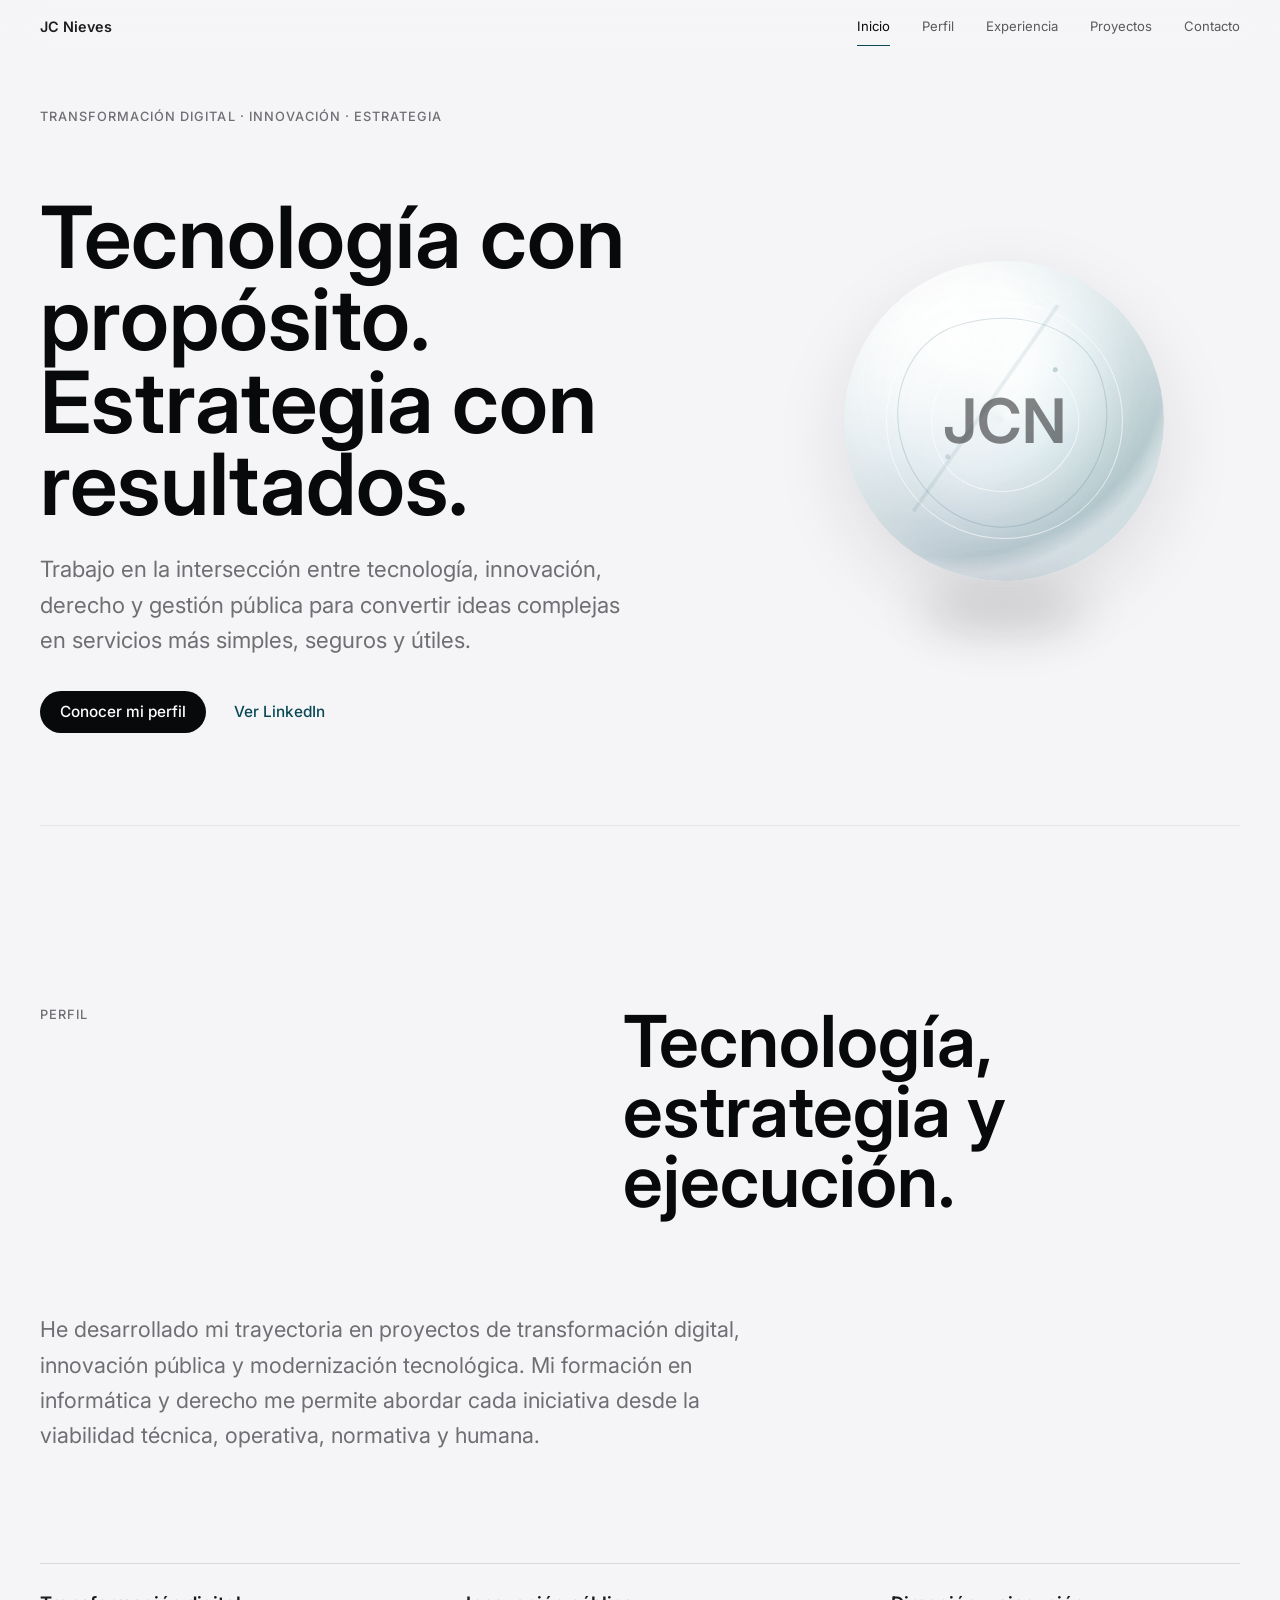
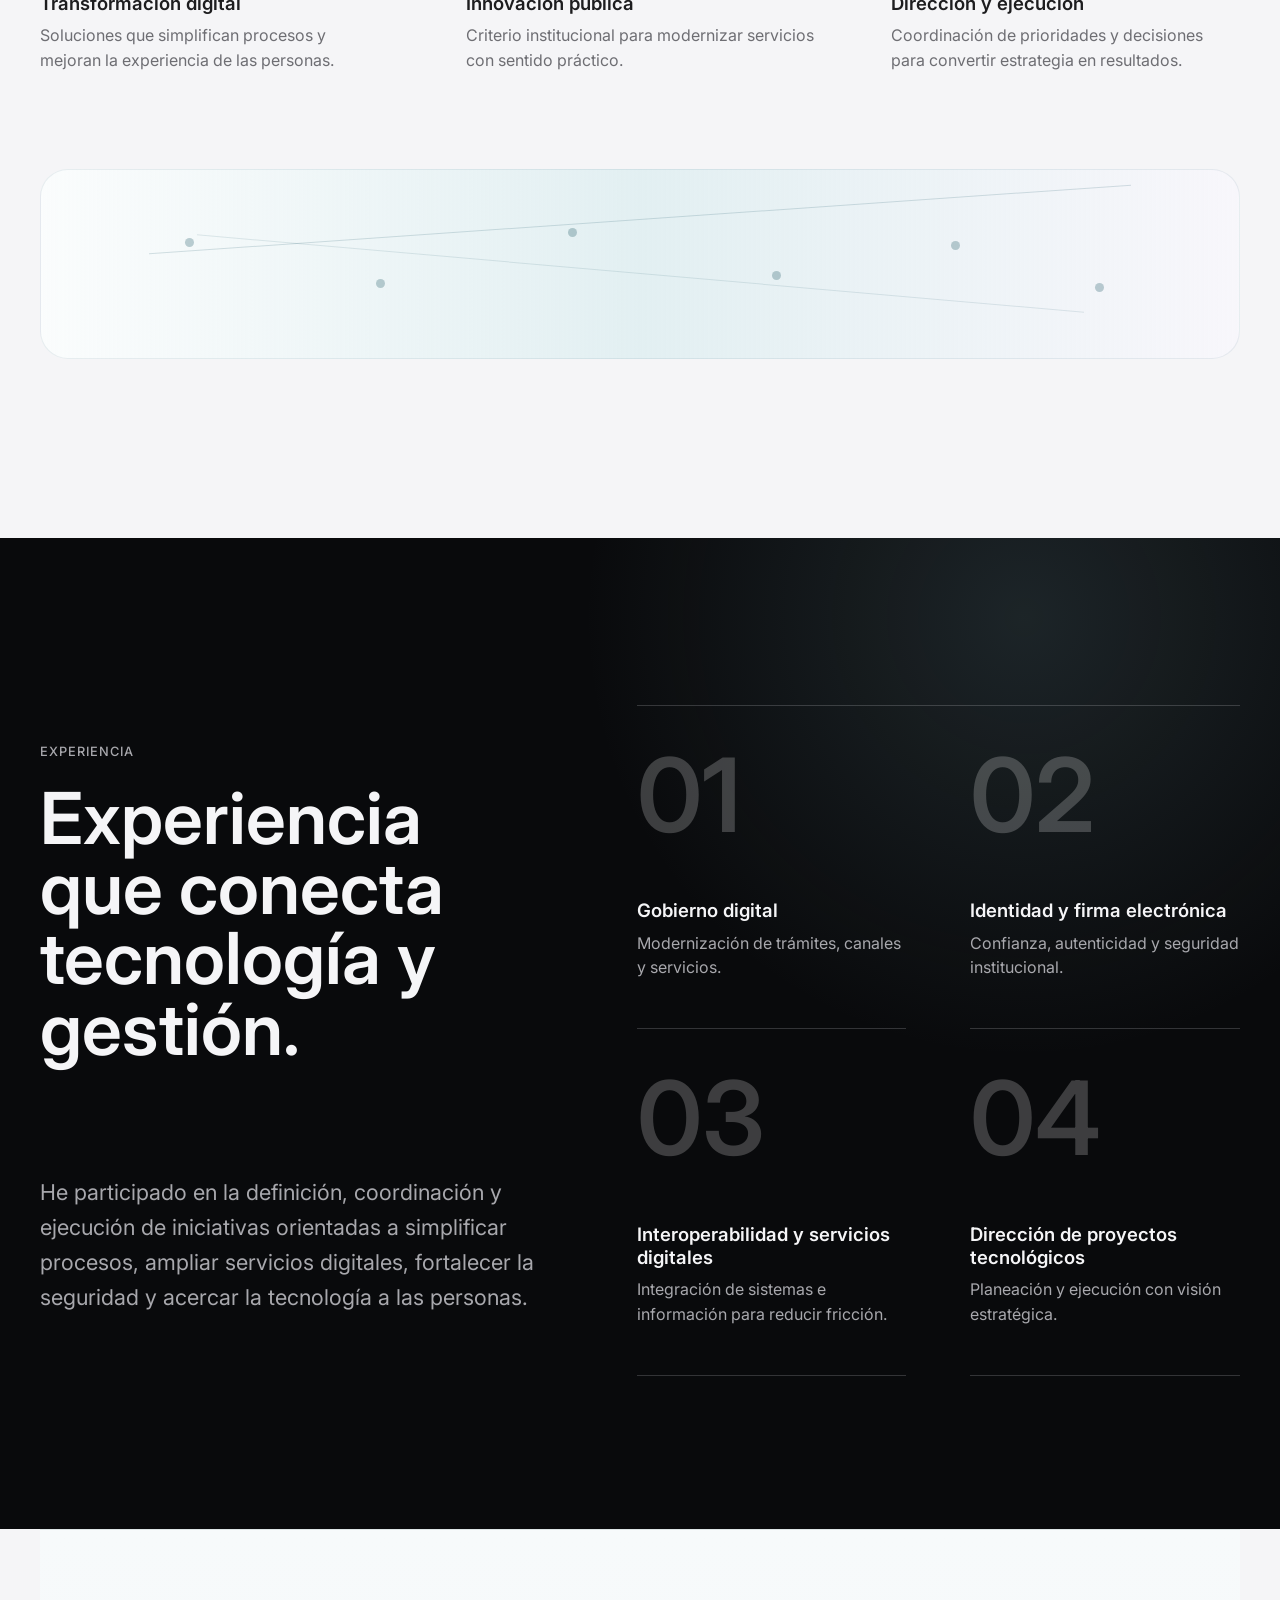
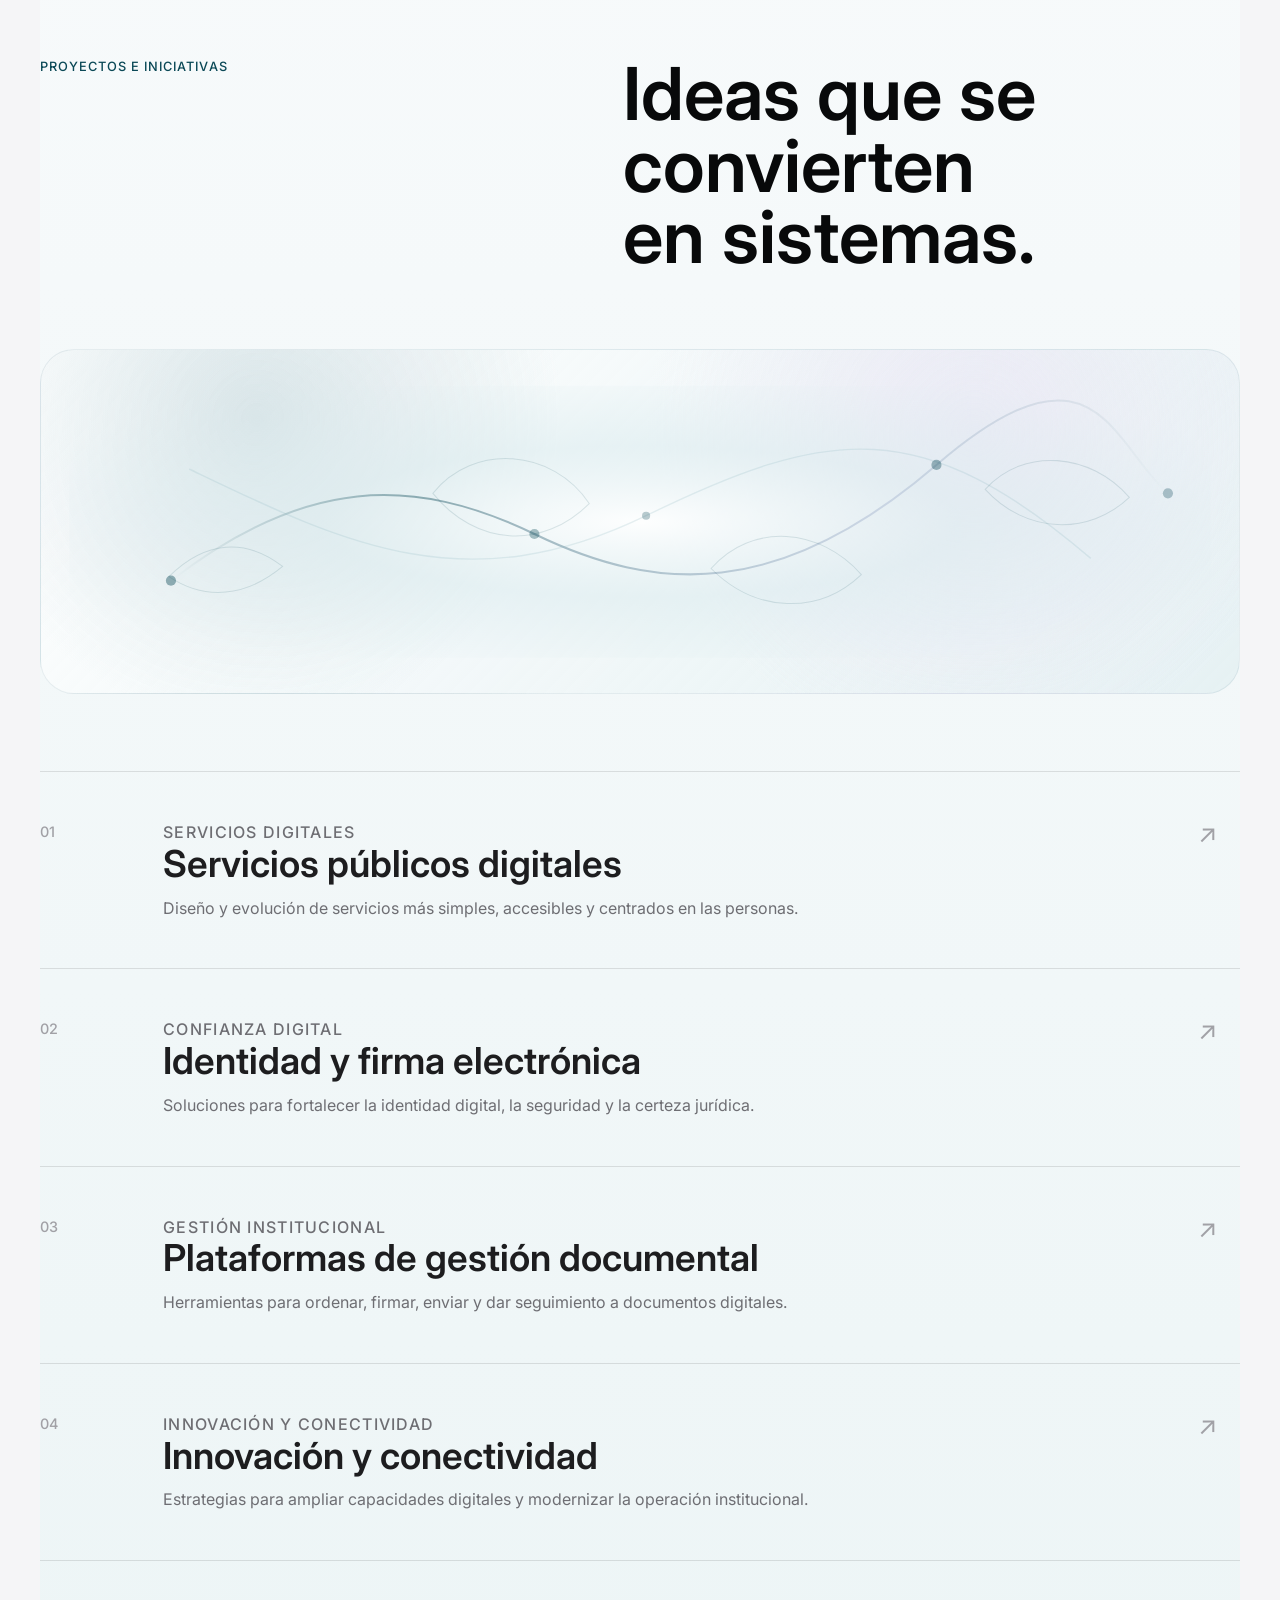
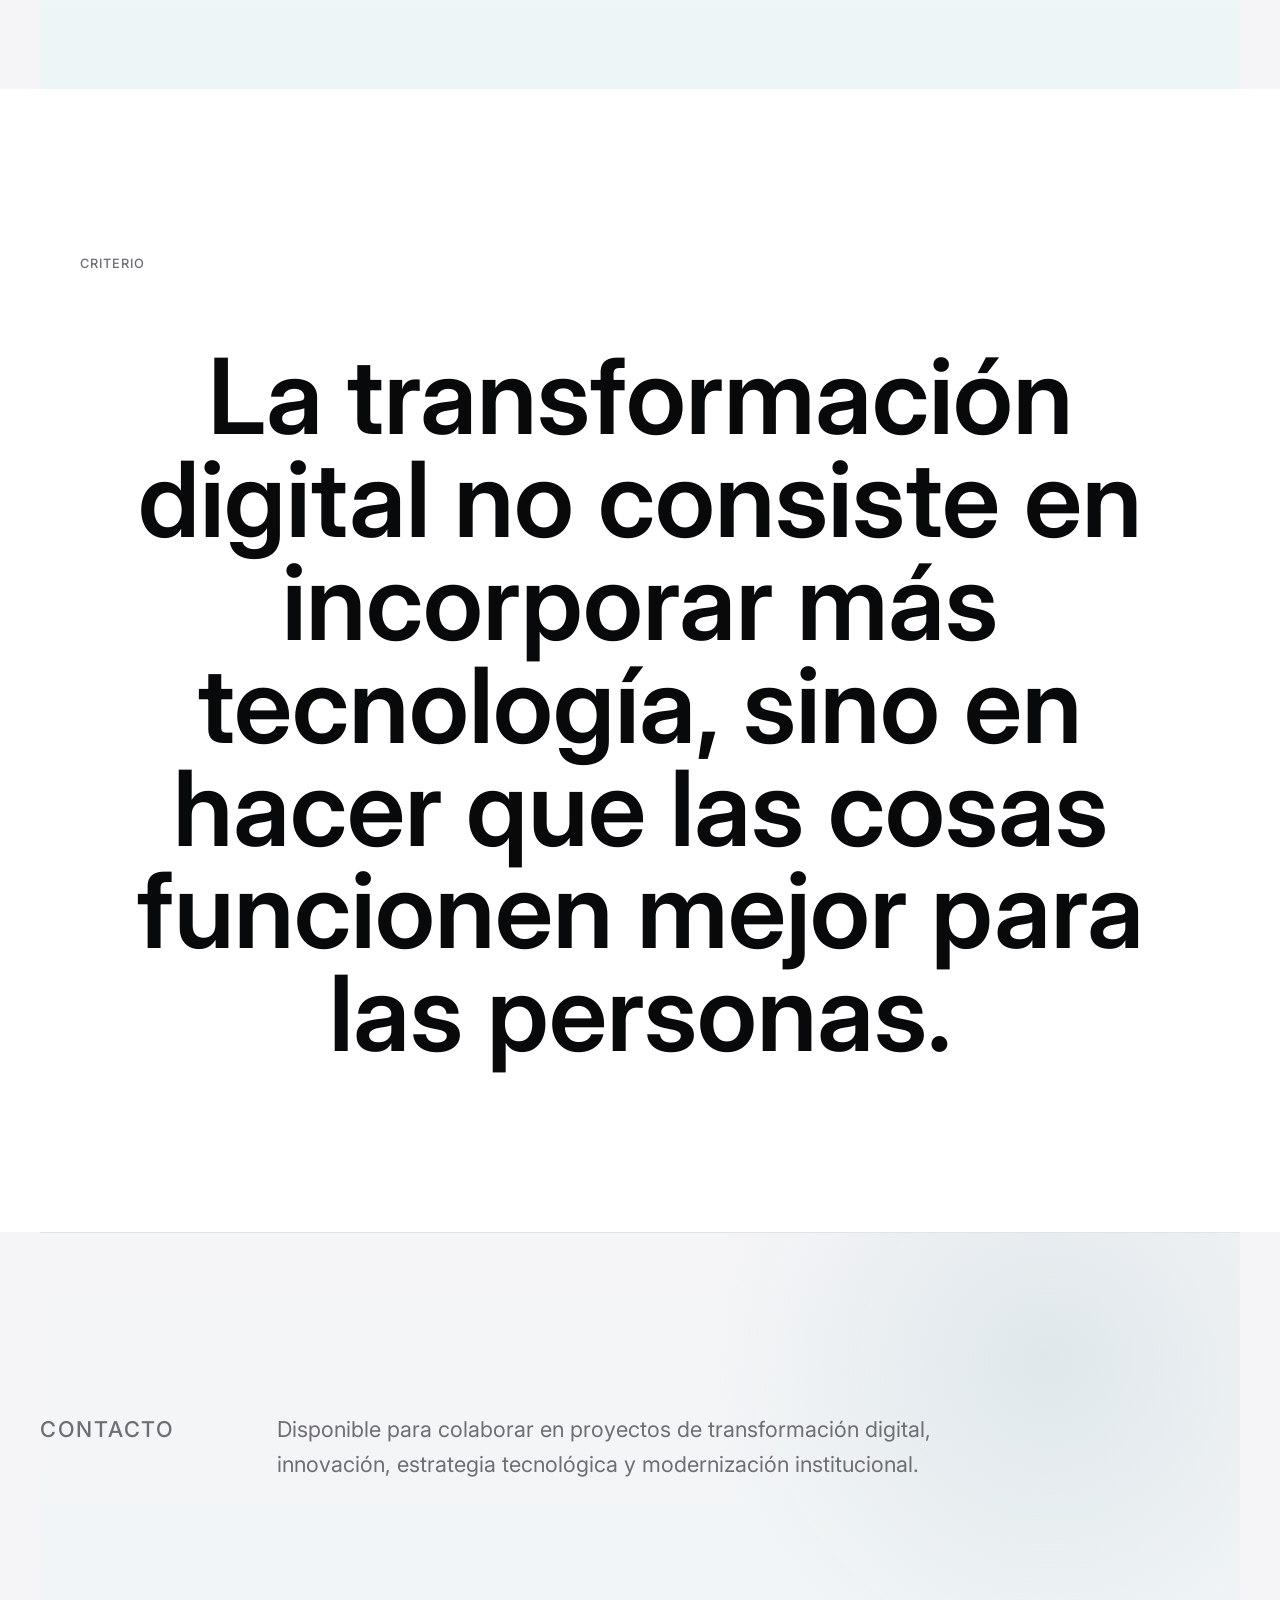
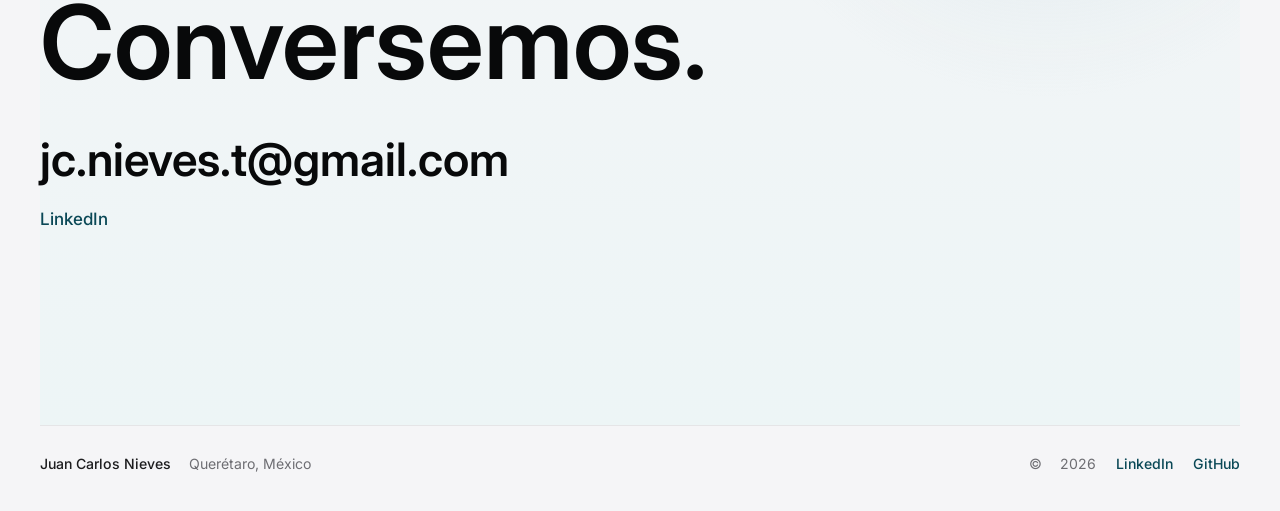
==== index.html @ c73ccbd3 "Refine projects section visual layout" ====
<!doctype html>
<html lang="es">
  <head>
    <meta charset="utf-8" />
    <meta name="viewport" content="width=device-width, initial-scale=1" />
    <title>Juan Carlos Nieves | Transformación Digital e Innovación</title>
    <meta
      name="description"
      content="Sitio personal de Juan Carlos Nieves Torres, especialista en transformación digital, innovación, tecnología y modernización del sector público."
    />
    <link rel="canonical" href="https://juancarlosnieves.mx" />
    <meta property="og:type" content="profile" />
    <meta property="og:locale" content="es_MX" />
    <meta property="og:title" content="Juan Carlos Nieves | Transformación Digital e Innovación" />
    <meta
      property="og:description"
      content="Especialista en transformación digital, innovación, tecnología y modernización del sector público."
    />
    <meta property="og:url" content="https://juancarlosnieves.mx" />
    <meta property="og:site_name" content="Juan Carlos Nieves" />
    <meta name="twitter:card" content="summary" />
    <meta name="theme-color" content="#f5f5f7" />
    <link rel="icon" href="favicon.svg" type="image/svg+xml" />
    <script>
      document.documentElement.classList.add("js");
    </script>
    <link rel="preconnect" href="https://fonts.googleapis.com" />
    <link rel="preconnect" href="https://fonts.gstatic.com" crossorigin />
    <link
      href="https://fonts.googleapis.com/css2?family=Inter:wght@400;500;600&display=swap"
      rel="stylesheet"
    />
    <link rel="stylesheet" href="styles.css" />
    <script type="application/ld+json">
      {
        "@context": "https://schema.org",
        "@type": "Person",
        "name": "Juan Carlos Nieves Torres",
        "url": "https://juancarlosnieves.mx",
        "sameAs": [
          "https://www.linkedin.com/in/juancarlosnievestorres",
          "https://github.com/jcnievest"
        ],
        "jobTitle": "Consultor y directivo en Transformación Digital e Innovación",
        "address": {
          "@type": "PostalAddress",
          "addressLocality": "Querétaro",
          "addressCountry": "MX"
        },
        "knowsAbout": [
          "Transformación digital",
          "Innovación pública",
          "Gobierno digital",
          "Firma electrónica",
          "Interoperabilidad",
          "Modernización de servicios"
        ]
      }
    </script>
  </head>
  <body>
    <a class="skip-link" href="#main">Saltar al contenido</a>

    <header class="site-header" data-header>
      <nav class="nav" aria-label="Navegación principal">
        <a class="brand" href="#inicio" aria-label="Ir al inicio">JC Nieves</a>
        <button class="nav-toggle" type="button" aria-expanded="false" aria-controls="nav-menu">
          <span class="nav-toggle-line"></span>
          <span class="nav-toggle-line"></span>
          <span class="sr-only">Abrir menú</span>
        </button>
        <div class="nav-menu" id="nav-menu" data-nav-menu>
          <a href="#inicio" class="nav-link">Inicio</a>
          <a href="#perfil" class="nav-link">Perfil</a>
          <a href="#experiencia" class="nav-link">Experiencia</a>
          <a href="#proyectos" class="nav-link">Proyectos</a>
          <a href="#contacto" class="nav-link">Contacto</a>
        </div>
      </nav>
    </header>

    <main id="main">
      <section class="hero section-panel" id="inicio" aria-labelledby="hero-title">
        <div class="hero-copy reveal">
          <p class="eyebrow">Transformación digital · Innovación · Estrategia</p>
          <h1 id="hero-title">
            <span>Tecnología con propósito.</span>
            <span>Estrategia con resultados.</span>
          </h1>
          <p class="hero-text">
            Trabajo en la intersección entre tecnología, innovación, derecho y gestión pública para convertir ideas
            complejas en servicios más simples, seguros y útiles.
          </p>
          <div class="hero-actions" aria-label="Acciones principales">
            <a class="button button-primary" href="#perfil">Conocer mi perfil</a>
            <a
              class="text-link"
              href="https://www.linkedin.com/in/juancarlosnievestorres"
              target="_blank"
              rel="noopener noreferrer"
            >
              Ver LinkedIn
            </a>
          </div>
        </div>

        <div class="hero-visual reveal" aria-hidden="true">
          <div class="orb">
            <span class="orb-ring"></span>
            <span class="orb-ring"></span>
            <span class="orb-signal"></span>
            <span class="orb-core">JCN</span>
          </div>
        </div>
      </section>

      <section class="section-panel profile" id="perfil" aria-labelledby="profile-title">
        <div class="section-heading reveal">
          <p class="section-kicker">Perfil</p>
          <h2 id="profile-title">Tecnología, estrategia y ejecución.</h2>
        </div>
        <div class="profile-body reveal">
          <p class="lead">
            He desarrollado mi trayectoria en proyectos de transformación digital, innovación pública y modernización
            tecnológica. Mi formación en informática y derecho me permite abordar cada iniciativa desde la viabilidad
            técnica, operativa, normativa y humana.
          </p>
          <div class="principles" aria-label="Conceptos principales">
            <article>
              <h3>Transformación digital</h3>
              <p>Soluciones que simplifican procesos y mejoran la experiencia de las personas.</p>
            </article>
            <article>
              <h3>Innovación pública</h3>
              <p>Criterio institucional para modernizar servicios con sentido práctico.</p>
            </article>
            <article>
              <h3>Dirección y ejecución</h3>
              <p>Coordinación de prioridades y decisiones para convertir estrategia en resultados.</p>
            </article>
          </div>
        </div>
        <div class="profile-visual reveal" aria-hidden="true">
          <span></span>
          <span></span>
          <span></span>
          <span></span>
          <span></span>
          <span></span>
        </div>
      </section>

      <section class="section-panel experience" id="experiencia" aria-labelledby="experience-title">
        <div class="section-heading reveal">
          <p class="section-kicker">Experiencia</p>
          <h2 id="experience-title">Experiencia que conecta tecnología y gestión.</h2>
        </div>
        <div class="experience-intro reveal">
          <p>
            He participado en la definición, coordinación y ejecución de iniciativas orientadas a simplificar procesos,
            ampliar servicios digitales, fortalecer la seguridad y acercar la tecnología a las personas.
          </p>
        </div>
        <ol class="experience-list reveal">
          <li>
            <span class="experience-number">01</span>
            <div>
              <h3>Gobierno digital</h3>
              <p>Modernización de trámites, canales y servicios.</p>
            </div>
          </li>
          <li>
            <span class="experience-number">02</span>
            <div>
              <h3>Identidad y firma electrónica</h3>
              <p>Confianza, autenticidad y seguridad institucional.</p>
            </div>
          </li>
          <li>
            <span class="experience-number">03</span>
            <div>
              <h3>Interoperabilidad y servicios digitales</h3>
              <p>Integración de sistemas e información para reducir fricción.</p>
            </div>
          </li>
          <li>
            <span class="experience-number">04</span>
            <div>
              <h3>Dirección de proyectos tecnológicos</h3>
              <p>Planeación y ejecución con visión estratégica.</p>
            </div>
          </li>
        </ol>
      </section>

      <section class="section-panel projects" id="proyectos" aria-labelledby="projects-title">
        <div class="section-heading reveal">
          <p class="section-kicker">Proyectos e iniciativas</p>
          <h2 id="projects-title">Ideas que se convierten en sistemas.</h2>
        </div>
        <div class="projects-visual reveal" aria-hidden="true">
          <svg viewBox="0 0 1180 320" role="presentation" focusable="false">
            <defs>
              <linearGradient id="projectLine" x1="0" x2="1" y1="0" y2="0">
                <stop offset="0" stop-color="#0a4856" stop-opacity="0" />
                <stop offset="0.25" stop-color="#0a4856" stop-opacity="0.42" />
                <stop offset="0.72" stop-color="#7f90b9" stop-opacity="0.28" />
                <stop offset="1" stop-color="#0a4856" stop-opacity="0" />
              </linearGradient>
              <radialGradient id="projectGlow" cx="50%" cy="50%" r="58%">
                <stop offset="0" stop-color="#ffffff" stop-opacity="0.88" />
                <stop offset="0.48" stop-color="#dcecef" stop-opacity="0.56" />
                <stop offset="1" stop-color="#dcecef" stop-opacity="0" />
              </radialGradient>
            </defs>
            <rect x="28" y="26" width="1124" height="268" rx="42" fill="url(#projectGlow)" />
            <path d="M128 218 C260 116 366 114 486 172 S726 238 882 104 S1054 82 1110 132" fill="none" stroke="url(#projectLine)" stroke-width="2" />
            <path d="M146 108 C292 178 416 242 596 154 S868 54 1034 196" fill="none" stroke="#8fb7bf" stroke-opacity=".22" stroke-width="1.4" />
            <g fill="none" stroke="#0a4856" stroke-opacity=".13">
              <path d="M126 214 C162 178 202 176 238 204 C202 234 162 238 126 214Z" />
              <path d="M386 132 C426 82 504 88 540 142 C494 188 428 184 386 132Z" />
              <path d="M660 206 C700 160 768 166 808 212 C766 252 704 250 660 206Z" />
              <path d="M930 128 C968 86 1034 92 1072 136 C1032 174 970 172 930 128Z" />
            </g>
            <g fill="#0a4856">
              <circle cx="128" cy="218" r="5" opacity=".42" />
              <circle cx="486" cy="172" r="5" opacity=".34" />
              <circle cx="882" cy="104" r="5" opacity=".38" />
              <circle cx="1110" cy="132" r="5" opacity=".3" />
              <circle cx="596" cy="154" r="4" opacity=".28" />
            </g>
          </svg>
        </div>
        <ol class="projects-grid reveal" data-projects>
          <li class="project-item">
            <span class="project-number">01</span>
            <div>
              <p class="project-tag">Servicios digitales</p>
              <h3>Servicios públicos digitales</h3>
              <p>Diseño y evolución de servicios más simples, accesibles y centrados en las personas.</p>
            </div>
            <span class="project-arrow" aria-hidden="true">↗</span>
          </li>
          <li class="project-item">
            <span class="project-number">02</span>
            <div>
              <p class="project-tag">Confianza digital</p>
              <h3>Identidad y firma electrónica</h3>
              <p>Soluciones para fortalecer la identidad digital, la seguridad y la certeza jurídica.</p>
            </div>
            <span class="project-arrow" aria-hidden="true">↗</span>
          </li>
          <li class="project-item">
            <span class="project-number">03</span>
            <div>
              <p class="project-tag">Gestión institucional</p>
              <h3>Plataformas de gestión documental</h3>
              <p>Herramientas para ordenar, firmar, enviar y dar seguimiento a documentos digitales.</p>
            </div>
            <span class="project-arrow" aria-hidden="true">↗</span>
          </li>
          <li class="project-item">
            <span class="project-number">04</span>
            <div>
              <p class="project-tag">Innovación y conectividad</p>
              <h3>Innovación y conectividad</h3>
              <p>Estrategias para ampliar capacidades digitales y modernizar la operación institucional.</p>
            </div>
            <span class="project-arrow" aria-hidden="true">↗</span>
          </li>
        </ol>
      </section>

      <section class="manifesto section-panel reveal" aria-labelledby="manifesto-title">
        <p class="section-kicker">Criterio</p>
        <h2 id="manifesto-title">
          La transformación digital no consiste en incorporar más tecnología, sino en hacer que las cosas funcionen
          mejor para las personas.
        </h2>
      </section>

      <section class="section-panel contact" id="contacto" aria-labelledby="contact-title">
        <div class="contact-intro reveal">
          <p class="section-kicker">Contacto</p>
          <p>
            Disponible para colaborar en proyectos de transformación digital, innovación, estrategia tecnológica y
            modernización institucional.
          </p>
        </div>
        <div class="contact-main reveal">
          <h2 id="contact-title">Conversemos.</h2>
          <div class="contact-links">
            <a class="contact-email" href="mailto:jc.nieves.t@gmail.com">jc.nieves.t@gmail.com</a>
            <a href="https://www.linkedin.com/in/juancarlosnievestorres" target="_blank" rel="noopener noreferrer">
              LinkedIn
            </a>
          </div>
        </div>
      </section>
    </main>

    <footer class="site-footer">
      <div>
        <strong>Juan Carlos Nieves</strong>
        <span>Querétaro, México</span>
      </div>
      <div class="footer-links">
        <span>© <span data-year></span></span>
        <a href="https://www.linkedin.com/in/juancarlosnievestorres" target="_blank" rel="noopener noreferrer">
          LinkedIn
        </a>
        <a href="https://github.com/jcnievest" target="_blank" rel="noopener noreferrer">GitHub</a>
      </div>
    </footer>

    <script src="script.js" defer></script>
  </body>
</html>
---- styles.css ----
:root {
  --bg: #f5f5f7;
  --surface: #ffffff;
  --surface-soft: #fbfbfd;
  --ink: #08090a;
  --text: #1d1d1f;
  --muted: #6e6e73;
  --soft: #a1a1a6;
  --line: rgba(29, 29, 31, 0.12);
  --line-soft: rgba(29, 29, 31, 0.075);
  --accent: #0a4856;
  --accent-soft: #dcecef;
  --accent-light: #edf5f6;
  --mineral: #b8cdd3;
  --lavender: #e8e5f3;
  --dark: #090a0c;
  --dark-text: #f5f5f7;
  --dark-muted: #a8a8ad;
  --max: 1280px;
  --reading: 720px;
  --header-height: 54px;
  --ease: cubic-bezier(0.22, 1, 0.36, 1);
}

* {
  box-sizing: border-box;
}

html {
  scroll-behavior: smooth;
  scroll-padding-top: calc(var(--header-height) + 28px);
}

body {
  margin: 0;
  overflow-x: hidden;
  background: var(--bg);
  color: var(--text);
  font-family: -apple-system, BlinkMacSystemFont, "SF Pro Display", "SF Pro Text", Inter, Helvetica, Arial, sans-serif;
  font-size: 17px;
  line-height: 1.62;
  text-rendering: optimizeLegibility;
  -webkit-font-smoothing: antialiased;
}

body.menu-open {
  overflow: hidden;
}

a {
  color: inherit;
  text-decoration: none;
}

a:hover {
  color: var(--accent);
}

:focus-visible {
  outline: 2px solid color-mix(in srgb, var(--accent), white 18%);
  outline-offset: 5px;
}

::selection {
  background: var(--accent);
  color: #fff;
}

.sr-only,
.skip-link {
  position: absolute;
  width: 1px;
  height: 1px;
  padding: 0;
  margin: -1px;
  overflow: hidden;
  clip: rect(0, 0, 0, 0);
  white-space: nowrap;
  border: 0;
}

.skip-link:focus {
  position: fixed;
  z-index: 1000;
  top: 14px;
  left: 14px;
  width: auto;
  height: auto;
  padding: 9px 12px;
  margin: 0;
  clip: auto;
  background: rgba(255, 255, 255, 0.92);
  border: 1px solid var(--line);
  border-radius: 10px;
  backdrop-filter: blur(18px);
}

.site-header {
  position: fixed;
  z-index: 100;
  top: 0;
  left: 0;
  right: 0;
  min-height: var(--header-height);
  border-bottom: 1px solid transparent;
  background: rgba(245, 245, 247, 0.72);
  backdrop-filter: saturate(180%) blur(18px);
  transition: background 240ms var(--ease), border-color 240ms var(--ease), min-height 240ms var(--ease);
}

.site-header.is-scrolled {
  min-height: 50px;
  border-color: var(--line-soft);
  background: rgba(245, 245, 247, 0.86);
}

.nav,
.section-panel,
.site-footer {
  width: min(calc(100% - 80px), var(--max));
  margin: 0 auto;
}

.nav {
  min-height: inherit;
  display: flex;
  align-items: center;
  justify-content: space-between;
  gap: 30px;
}

.brand {
  font-size: 0.9rem;
  font-weight: 600;
  letter-spacing: 0;
}

.nav-menu {
  display: flex;
  align-items: center;
  gap: clamp(18px, 2.5vw, 34px);
}

.nav-link {
  position: relative;
  color: rgba(29, 29, 31, 0.72);
  font-size: 0.82rem;
  font-weight: 400;
  transition: color 200ms var(--ease);
}

.nav-link::after {
  content: "";
  position: absolute;
  left: 0;
  right: 0;
  bottom: -8px;
  height: 1px;
  background: var(--accent);
  opacity: 0;
  transform: scaleX(0.7);
  transition: opacity 220ms var(--ease), transform 220ms var(--ease);
}

.nav-link:hover,
.nav-link.is-active {
  color: var(--ink);
}

.nav-link.is-active::after {
  opacity: 1;
  transform: scaleX(1);
}

.nav-toggle {
  display: none;
  width: 38px;
  height: 38px;
  border: 0;
  border-radius: 12px;
  background: transparent;
  color: var(--text);
  cursor: pointer;
}

.nav-toggle-line {
  display: block;
  width: 18px;
  height: 1px;
  margin: 5px auto;
  background: currentColor;
  transition: transform 180ms var(--ease);
}

.nav-toggle[aria-expanded="true"] .nav-toggle-line:first-child {
  transform: translateY(3px) rotate(45deg);
}

.nav-toggle[aria-expanded="true"] .nav-toggle-line:nth-child(2) {
  transform: translateY(-3px) rotate(-45deg);
}

h1,
h2,
h3,
p {
  margin-top: 0;
}

h1,
h2,
h3 {
  letter-spacing: 0;
}

h1 {
  max-width: 15ch;
  margin-bottom: 26px;
  color: var(--ink);
  font-size: clamp(3.4rem, 6.7vw, 7rem);
  font-weight: 600;
  line-height: 0.96;
  overflow-wrap: normal;
}

h1 span {
  display: block;
  max-width: 100%;
}

h2 {
  margin-bottom: 0;
  color: var(--ink);
  font-size: clamp(2.8rem, 5.6vw, 6rem);
  font-weight: 600;
  line-height: 0.98;
}

h3 {
  margin-bottom: 8px;
  font-size: clamp(1.1rem, 1.45vw, 1.38rem);
  font-weight: 600;
  line-height: 1.24;
}

.eyebrow,
.section-kicker,
.project-tag {
  margin: 0;
  color: var(--muted);
  font-size: 0.8rem;
  font-weight: 500;
  letter-spacing: 0.08em;
  line-height: 1.4;
  text-transform: uppercase;
}

.hero {
  position: relative;
  min-height: 88svh;
  display: grid;
  grid-template-columns: minmax(0, 0.58fr) minmax(280px, 0.42fr);
  align-items: center;
  gap: clamp(36px, 6vw, 92px);
  padding: calc(var(--header-height) + 54px) 0 clamp(64px, 8vw, 92px);
}

.hero-copy {
  position: relative;
  z-index: 2;
  max-width: 1080px;
}

.hero .eyebrow {
  margin-bottom: clamp(34px, 7vw, 70px);
}

.hero-text {
  max-width: 600px;
  color: var(--muted);
  font-size: clamp(1.16rem, 1.75vw, 1.42rem);
  line-height: 1.58;
}

.hero-actions {
  display: flex;
  flex-wrap: wrap;
  align-items: center;
  gap: 14px 28px;
  margin-top: 34px;
}

.button,
.text-link {
  display: inline-flex;
  min-height: 42px;
  align-items: center;
  justify-content: center;
  font-size: 0.96rem;
  font-weight: 500;
  transition: transform 240ms var(--ease), color 240ms var(--ease), background 240ms var(--ease);
}

.button-primary {
  min-width: 150px;
  padding: 0 20px;
  border-radius: 999px;
  background: var(--ink);
  color: #fff;
}

.button-primary:hover {
  background: var(--accent);
  color: #fff;
  transform: translateY(-1px);
}

.text-link {
  color: var(--accent);
}

.text-link:hover {
  transform: translateY(-1px);
}

.hero-visual {
  position: relative;
  z-index: 1;
  justify-self: center;
  display: grid;
  place-items: center;
  width: min(100%, 390px);
  min-width: 0;
}

.orb {
  position: relative;
  width: clamp(210px, 25vw, 340px);
  aspect-ratio: 1;
  display: grid;
  place-items: center;
  border-radius: 50%;
  background:
    radial-gradient(circle at 34% 24%, rgba(255, 255, 255, 0.98), rgba(255, 255, 255, 0.7) 22%, rgba(220, 236, 239, 0.58) 42%, rgba(10, 72, 86, 0.18) 68%, rgba(255, 255, 255, 0) 74%),
    conic-gradient(from 210deg, rgba(232, 229, 243, 0.48), rgba(184, 205, 211, 0.5), rgba(255, 255, 255, 0.55), rgba(220, 236, 239, 0.38), rgba(232, 229, 243, 0.48)),
    linear-gradient(145deg, rgba(255, 255, 255, 0.94), rgba(232, 236, 237, 0.52));
  box-shadow:
    inset -28px -36px 72px rgba(10, 72, 86, 0.13),
    inset 24px 26px 58px rgba(255, 255, 255, 0.76),
    0 26px 76px rgba(29, 29, 31, 0.11);
}

.orb::before {
  content: "";
  position: absolute;
  inset: 13%;
  border: 1px solid rgba(255, 255, 255, 0.64);
  border-radius: inherit;
}

.orb::after {
  content: "";
  position: absolute;
  width: 52%;
  height: 16%;
  bottom: -17%;
  border-radius: 50%;
  background: rgba(29, 29, 31, 0.13);
  filter: blur(22px);
}

.orb-ring {
  position: absolute;
  inset: 17%;
  border: 1px solid rgba(10, 72, 86, 0.16);
  border-radius: 42% 58% 54% 46% / 48% 45% 55% 52%;
  transform: rotate(-18deg);
}

.orb-ring:nth-child(2) {
  inset: 27%;
  border-color: rgba(255, 255, 255, 0.62);
  transform: rotate(24deg);
}

.orb-signal {
  position: absolute;
  inset: 10%;
  border-radius: inherit;
  background:
    radial-gradient(circle at 70% 30%, rgba(10, 72, 86, 0.32) 0 2px, transparent 3px),
    radial-gradient(circle at 28% 64%, rgba(10, 72, 86, 0.22) 0 2px, transparent 3px),
    linear-gradient(125deg, transparent 0 43%, rgba(10, 72, 86, 0.12) 43.4% 44%, transparent 44.5% 100%);
  opacity: 0.7;
}

.orb-core {
  position: relative;
  color: rgba(29, 29, 31, 0.54);
  font-size: clamp(2.5rem, 4.8vw, 4.5rem);
  font-weight: 600;
  letter-spacing: 0;
}

.profile,
.projects,
.contact {
  min-height: 86svh;
  padding: clamp(118px, 14vw, 190px) 0;
  border-top: 1px solid var(--line-soft);
}

.section-heading {
  display: grid;
  grid-template-columns: minmax(280px, 0.78fr) minmax(0, 1fr);
  gap: clamp(42px, 8vw, 118px);
  align-items: start;
  margin-bottom: clamp(54px, 8vw, 96px);
}

.section-kicker {
  margin-bottom: 22px;
}

.profile-body {
  max-width: none;
}

.lead,
.experience-intro p,
.contact-intro p {
  max-width: var(--reading);
  color: var(--muted);
  font-size: clamp(1.15rem, 1.7vw, 1.38rem);
  line-height: 1.62;
}

.principles {
  display: grid;
  grid-template-columns: repeat(3, minmax(0, 1fr));
  gap: clamp(28px, 6vw, 78px);
  margin-top: clamp(68px, 9vw, 110px);
  padding-top: 28px;
  border-top: 1px solid var(--line);
}

.principles p,
.experience-list p,
.project-item p {
  margin-bottom: 0;
  color: var(--muted);
  font-size: 1rem;
  line-height: 1.55;
}

.profile {
  display: grid;
  grid-template-columns: minmax(0, 1fr);
}

.profile-visual {
  position: relative;
  min-height: 190px;
  margin-top: clamp(56px, 8vw, 96px);
  border-radius: 28px;
  overflow: hidden;
  background:
    linear-gradient(90deg, rgba(237, 245, 246, 0.25), rgba(220, 236, 239, 0.82), rgba(232, 229, 243, 0.32)),
    var(--surface);
  border: 1px solid rgba(10, 72, 86, 0.08);
}

.profile-visual::before,
.profile-visual::after {
  content: "";
  position: absolute;
  inset: 26% 9%;
  border-top: 1px solid rgba(10, 72, 86, 0.16);
  transform: skewY(-4deg);
}

.profile-visual::after {
  inset: 55% 13%;
  transform: skewY(5deg);
  opacity: 0.7;
}

.profile-visual span {
  position: absolute;
  width: 9px;
  height: 9px;
  border-radius: 50%;
  background: var(--accent);
  opacity: 0.26;
}

.profile-visual span:nth-child(1) {
  left: 12%;
  top: 36%;
}

.profile-visual span:nth-child(2) {
  left: 28%;
  top: 58%;
}

.profile-visual span:nth-child(3) {
  left: 44%;
  top: 31%;
}

.profile-visual span:nth-child(4) {
  left: 61%;
  top: 54%;
}

.profile-visual span:nth-child(5) {
  left: 76%;
  top: 38%;
}

.profile-visual span:nth-child(6) {
  left: 88%;
  top: 60%;
}

.experience {
  width: 100%;
  max-width: none;
  min-height: 96svh;
  padding: clamp(118px, 13vw, 180px) max(40px, calc((100vw - var(--max)) / 2)) clamp(112px, 12vw, 166px);
  display: grid;
  grid-template-columns: minmax(300px, 0.82fr) minmax(0, 1fr);
  column-gap: clamp(52px, 8vw, 122px);
  align-items: center;
  border-top: 0;
  background:
    radial-gradient(circle at 80% 8%, rgba(98, 130, 138, 0.22), transparent 32%),
    var(--dark);
  color: var(--dark-text);
}

.experience .section-heading {
  display: block;
  margin-bottom: 34px;
}

.experience h2,
.experience h3 {
  color: var(--dark-text);
}

.experience .section-kicker,
.experience-intro p,
.experience-list p {
  color: var(--dark-muted);
}

.experience-intro {
  grid-column: 1;
}

.experience-list {
  grid-column: 2;
  grid-row: 1 / span 2;
  display: grid;
  grid-template-columns: repeat(2, minmax(0, 1fr));
  gap: 0 clamp(34px, 5vw, 72px);
  list-style: none;
  padding: 0;
  margin: 0;
  border-top: 1px solid rgba(245, 245, 247, 0.18);
}

.experience-list li {
  min-height: clamp(210px, 20vw, 280px);
  padding: clamp(30px, 4vw, 48px) 0;
  border-bottom: 1px solid rgba(245, 245, 247, 0.18);
}

.experience-number {
  display: block;
  margin-bottom: clamp(28px, 5vw, 62px);
  color: rgba(245, 245, 247, 0.22);
  font-size: clamp(3.6rem, 8vw, 8rem);
  font-weight: 600;
  line-height: 0.82;
}

.project-number {
  color: var(--soft);
  font-size: 0.9rem;
  font-weight: 500;
}

.projects {
  min-height: auto;
  padding-block: clamp(80px, 10vw, 140px);
  background: linear-gradient(180deg, #f7fafb 0%, var(--accent-light) 100%);
}

.projects .section-heading {
  margin-bottom: clamp(42px, 6vw, 76px);
}

.projects .section-kicker {
  color: var(--accent);
}

.projects h2 {
  max-width: 8.8ch;
  font-size: clamp(3.2rem, 5.7vw, 6.3rem);
  line-height: 0.98;
}

.projects-visual {
  height: clamp(260px, 27vw, 380px);
  margin: 0 0 clamp(48px, 6vw, 84px);
  border: 1px solid rgba(10, 72, 86, 0.08);
  border-radius: 34px;
  overflow: hidden;
  background:
    radial-gradient(circle at 18% 20%, rgba(184, 205, 211, 0.5), transparent 30%),
    radial-gradient(circle at 78% 24%, rgba(232, 229, 243, 0.72), transparent 34%),
    linear-gradient(135deg, rgba(255, 255, 255, 0.88), rgba(220, 236, 239, 0.56));
}

.projects-visual svg {
  display: block;
  width: 100%;
  height: 100%;
}

.projects-grid {
  list-style: none;
  padding: 0;
  margin: 0;
  border-top: 1px solid var(--line);
}

.project-item {
  display: grid;
  grid-template-columns: 72px minmax(0, 1fr) 42px;
  gap: clamp(18px, 4vw, 54px);
  align-items: start;
  padding: clamp(28px, 3.8vw, 48px) 0;
  border-bottom: 1px solid var(--line);
  transition: border-color 220ms var(--ease);
}

.project-item:hover {
  border-color: rgba(10, 72, 86, 0.24);
}

.project-tag {
  margin-bottom: 10px;
  color: var(--soft);
}

.project-item h3 {
  margin-bottom: 12px;
  font-size: clamp(1.45rem, 2.9vw, 3rem);
  font-weight: 600;
  line-height: 1.04;
  transition: color 220ms var(--ease);
}

.project-arrow {
  color: var(--soft);
  font-size: clamp(1.35rem, 2vw, 2rem);
  line-height: 1;
  transition: transform 260ms var(--ease), color 260ms var(--ease);
}

.project-item:hover h3 {
  color: var(--accent);
}

.project-item:hover .project-arrow {
  color: var(--accent);
  transform: translate(6px, -3px);
}

.manifesto {
  width: 100%;
  max-width: none;
  min-height: 94svh;
  display: flex;
  flex-direction: column;
  justify-content: center;
  padding: clamp(118px, 13vw, 190px) max(40px, calc((100vw - var(--max)) / 2));
  border-top: 0;
  background: var(--surface);
}

.manifesto .section-kicker {
  width: min(calc(100% - 80px), var(--max));
  margin: 0 auto clamp(34px, 6vw, 72px);
}

.manifesto h2 {
  width: min(calc(100% - 80px), 1160px);
  max-width: 1160px;
  margin: 0 auto;
  color: var(--ink);
  font-size: clamp(3.6rem, 8.2vw, 8.6rem);
  font-weight: 600;
  line-height: 0.98;
  text-align: center;
}

.contact {
  display: grid;
  grid-template-columns: 1fr;
  gap: clamp(48px, 7vw, 88px);
  align-items: start;
  min-height: 84svh;
  padding-bottom: clamp(130px, 15vw, 210px);
  background:
    radial-gradient(circle at 84% 16%, rgba(184, 205, 211, 0.34), transparent 28%),
    linear-gradient(180deg, var(--bg), var(--accent-light));
}

.contact-intro {
  display: grid;
  grid-template-columns: minmax(160px, 0.32fr) minmax(0, var(--reading));
  gap: clamp(28px, 6vw, 92px);
  align-items: start;
}

.contact-intro .section-kicker {
  margin-bottom: 0;
}

.contact-main {
  min-width: 0;
}

.contact-main h2 {
  max-width: 100%;
  font-size: clamp(4rem, 8vw, 8.5rem);
  line-height: 0.98;
}

.contact-links {
  display: flex;
  flex-wrap: wrap;
  align-items: flex-start;
  gap: 20px 30px;
  margin-top: clamp(24px, 4vw, 42px);
  min-width: 0;
}

.contact-links a,
.footer-links a {
  color: var(--accent);
  font-weight: 500;
}

.contact-email {
  flex-basis: 100%;
  color: var(--ink) !important;
  max-width: 100%;
  font-size: clamp(1.7rem, 3.6vw, 4.2rem);
  font-weight: 600 !important;
  letter-spacing: 0;
  line-height: 1.12;
  overflow-wrap: anywhere;
  word-break: normal;
  transition: color 240ms var(--ease), transform 240ms var(--ease);
}

.contact-email:hover {
  color: var(--accent) !important;
  transform: translateY(-2px);
}

.site-footer {
  min-height: 86px;
  display: flex;
  align-items: center;
  justify-content: space-between;
  gap: 24px;
  padding: 24px 0 34px;
  border-top: 1px solid var(--line-soft);
  color: var(--muted);
  font-size: 0.88rem;
  line-height: 1.5;
}

.site-footer strong {
  display: inline;
  color: var(--text);
  font-weight: 500;
}

.site-footer span {
  margin-left: 14px;
}

.footer-links {
  display: flex;
  flex-wrap: wrap;
  justify-content: flex-end;
  gap: 14px 20px;
}

.js .reveal {
  opacity: 0;
  transform: translateY(18px) scale(0.995);
  transition: opacity 760ms var(--ease), transform 760ms var(--ease);
}

.js .reveal.is-visible {
  opacity: 1;
  transform: translateY(0) scale(1);
}

@media (max-width: 1080px) {
  .hero {
    grid-template-columns: 1fr;
    min-height: auto;
    padding-top: calc(var(--header-height) + 78px);
  }

  .hero-visual {
    width: 100%;
    padding-top: 20px;
  }

  .section-heading,
  .experience {
    grid-template-columns: 1fr;
  }

  .experience {
    align-items: start;
  }

  .experience-list {
    grid-column: 1;
    grid-row: auto;
    margin-top: 42px;
  }

  h1 {
    font-size: clamp(3.4rem, 7.6vw, 6rem);
    max-width: 15ch;
  }

  .orb {
    width: min(42vw, 300px);
  }

  .contact-main h2 {
    font-size: clamp(4rem, 10vw, 7rem);
  }
}

@media (max-width: 760px) {
  :root {
    --header-height: 52px;
  }

  body {
    font-size: 16px;
  }

  .nav,
  .section-panel,
  .site-footer,
  .manifesto .section-kicker,
  .manifesto h2 {
    width: min(calc(100% - 32px), var(--max));
  }

  .nav-toggle {
    display: block;
  }

  .nav-menu {
    position: fixed;
    top: var(--header-height);
    left: 16px;
    right: 16px;
    display: grid;
    gap: 2px;
    padding: 8px;
    border: 1px solid var(--line-soft);
    border-radius: 18px;
    background: rgba(245, 245, 247, 0.94);
    backdrop-filter: saturate(180%) blur(18px);
    opacity: 0;
    pointer-events: none;
    transform: translateY(-8px);
    transition: opacity 180ms var(--ease), transform 180ms var(--ease);
  }

  .nav-menu.is-open {
    opacity: 1;
    pointer-events: auto;
    transform: translateY(0);
  }

  .nav-link {
    min-height: 42px;
    display: flex;
    align-items: center;
    padding: 0 10px;
    border-radius: 12px;
    font-size: 0.96rem;
  }

  .nav-link::after {
    display: none;
  }

  .nav-link.is-active {
    background: rgba(255, 255, 255, 0.7);
  }

  h1 {
    max-width: 100%;
    font-size: clamp(2.75rem, 12.4vw, 3.65rem);
    line-height: 1;
  }

  h2 {
    font-size: clamp(2.45rem, 10.8vw, 4rem);
  }

  .hero {
    padding: calc(var(--header-height) + 58px) 0 76px;
  }

  .hero .eyebrow {
    margin-bottom: 38px;
  }

  .hero-actions {
    margin-top: 30px;
  }

  .orb {
    width: min(72vw, 260px);
  }

  .profile,
  .projects,
  .contact {
    min-height: auto;
    padding: clamp(86px, 19vw, 116px) 0;
  }

  .profile-visual {
    min-height: 150px;
    border-radius: 22px;
  }

  .projects-visual {
    height: clamp(200px, 48vw, 280px);
    border-radius: 24px;
    margin-bottom: 44px;
  }

  .experience,
  .manifesto {
    min-height: auto;
    padding: clamp(92px, 20vw, 126px) 16px;
  }

  .principles,
  .experience-list {
    grid-template-columns: 1fr;
  }

  .principles {
    gap: 28px;
    margin-top: 56px;
  }

  .experience-list li {
    min-height: 0;
  }

  .experience-number {
    margin-bottom: 26px;
    font-size: clamp(3.4rem, 18vw, 5.6rem);
  }

  .project-item {
    grid-template-columns: 42px minmax(0, 1fr) 24px;
    gap: 16px;
    align-items: start;
  }

  .project-item:hover {
    transform: none;
  }

  .manifesto h2 {
    font-size: clamp(2.8rem, 12vw, 4.8rem);
    text-align: left;
  }

  .contact-intro {
    grid-template-columns: 1fr;
    gap: 22px;
  }

  .contact-main h2 {
    font-size: clamp(3.25rem, 15vw, 5.1rem);
  }

  .contact-email {
    font-size: clamp(1.55rem, 8.2vw, 2.45rem);
  }

  .contact {
    padding-bottom: 112px;
  }

  .site-footer {
    align-items: flex-start;
    flex-direction: column;
  }

  .site-footer span {
    display: block;
    margin-left: 0;
  }

  .footer-links {
    justify-content: flex-start;
  }
}

@media (max-width: 430px) {
  .hero-actions,
  .contact-links,
  .footer-links {
    flex-direction: column;
    align-items: flex-start;
  }

  .button-primary {
    min-width: 0;
  }

  h1 {
    font-size: clamp(2.65rem, 12vw, 3.35rem);
  }

  .contact-email {
    font-size: clamp(1.45rem, 7.6vw, 2rem);
  }
}

@media (prefers-reduced-motion: reduce) {
  *,
  *::before,
  *::after {
    scroll-behavior: auto !important;
    transition-duration: 0.01ms !important;
    animation-duration: 0.01ms !important;
    animation-iteration-count: 1 !important;
  }

  .js .reveal {
    opacity: 1;
    transform: none;
  }
}
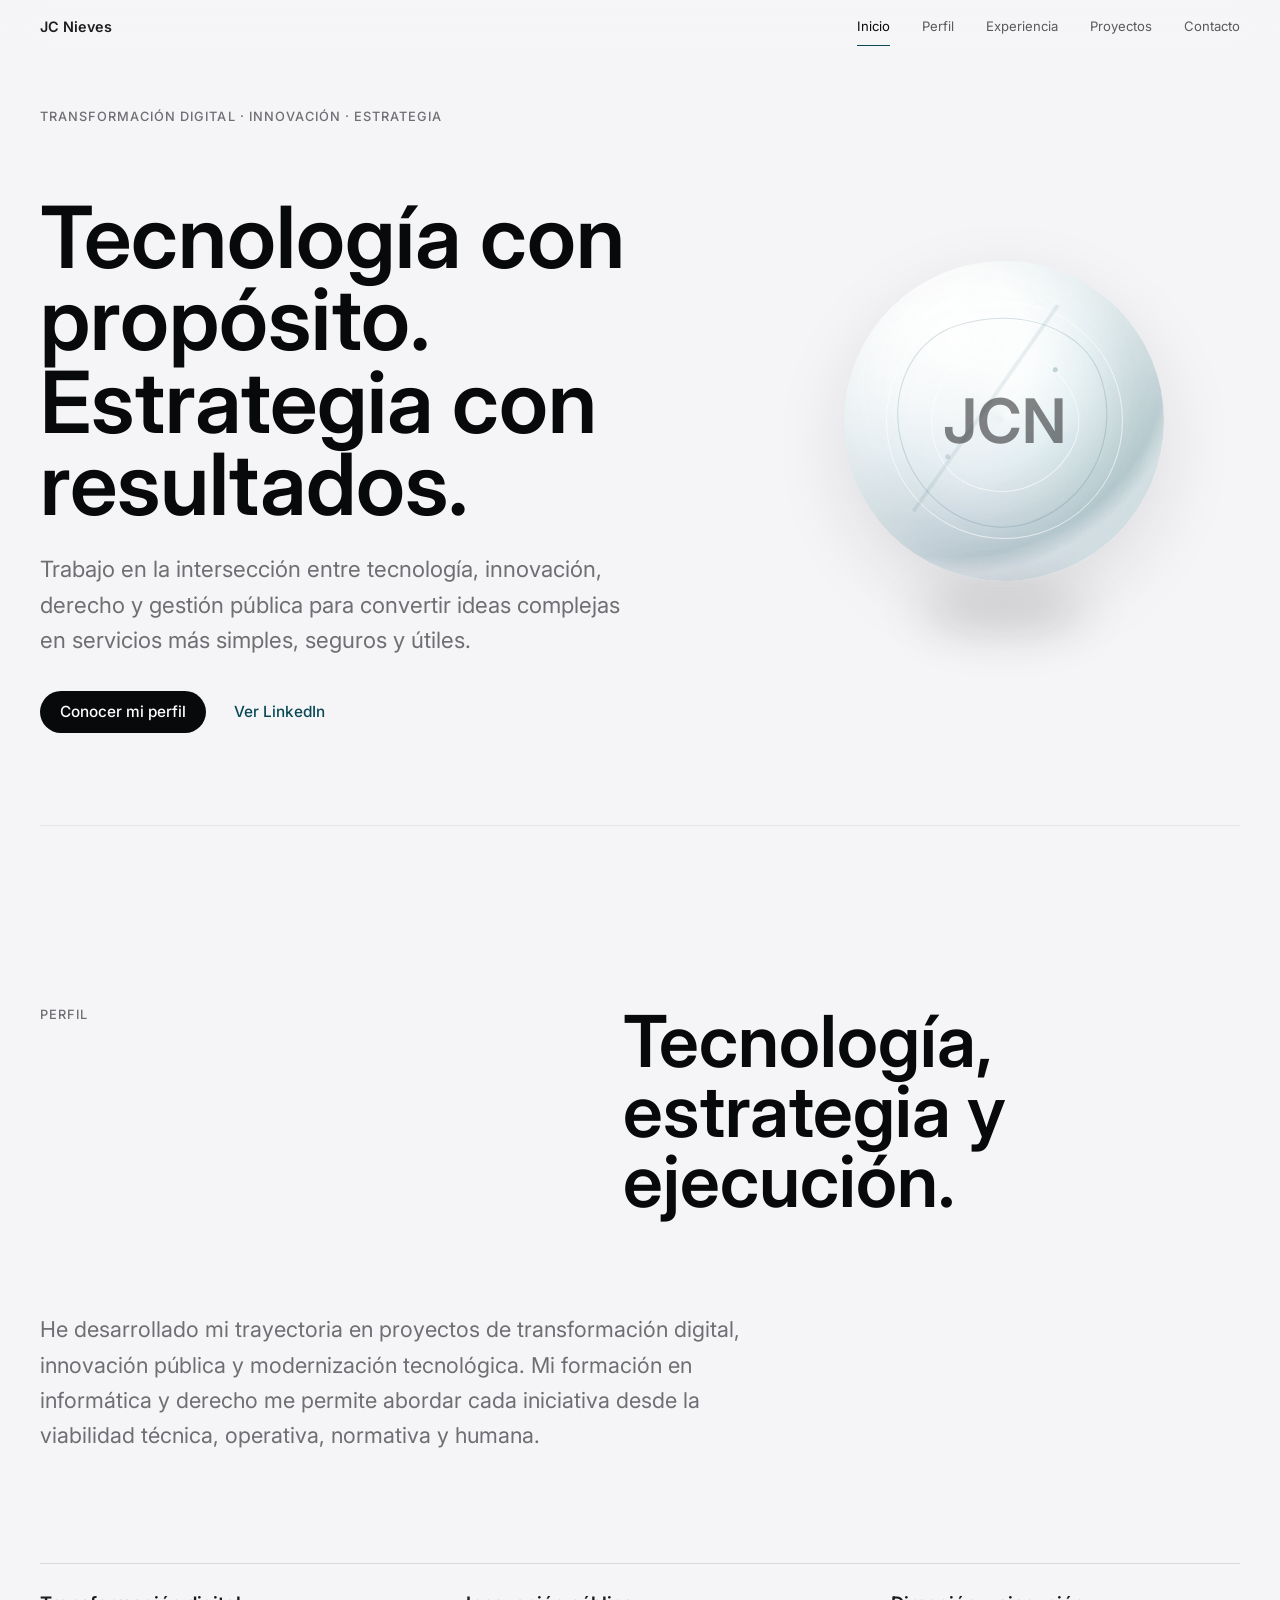
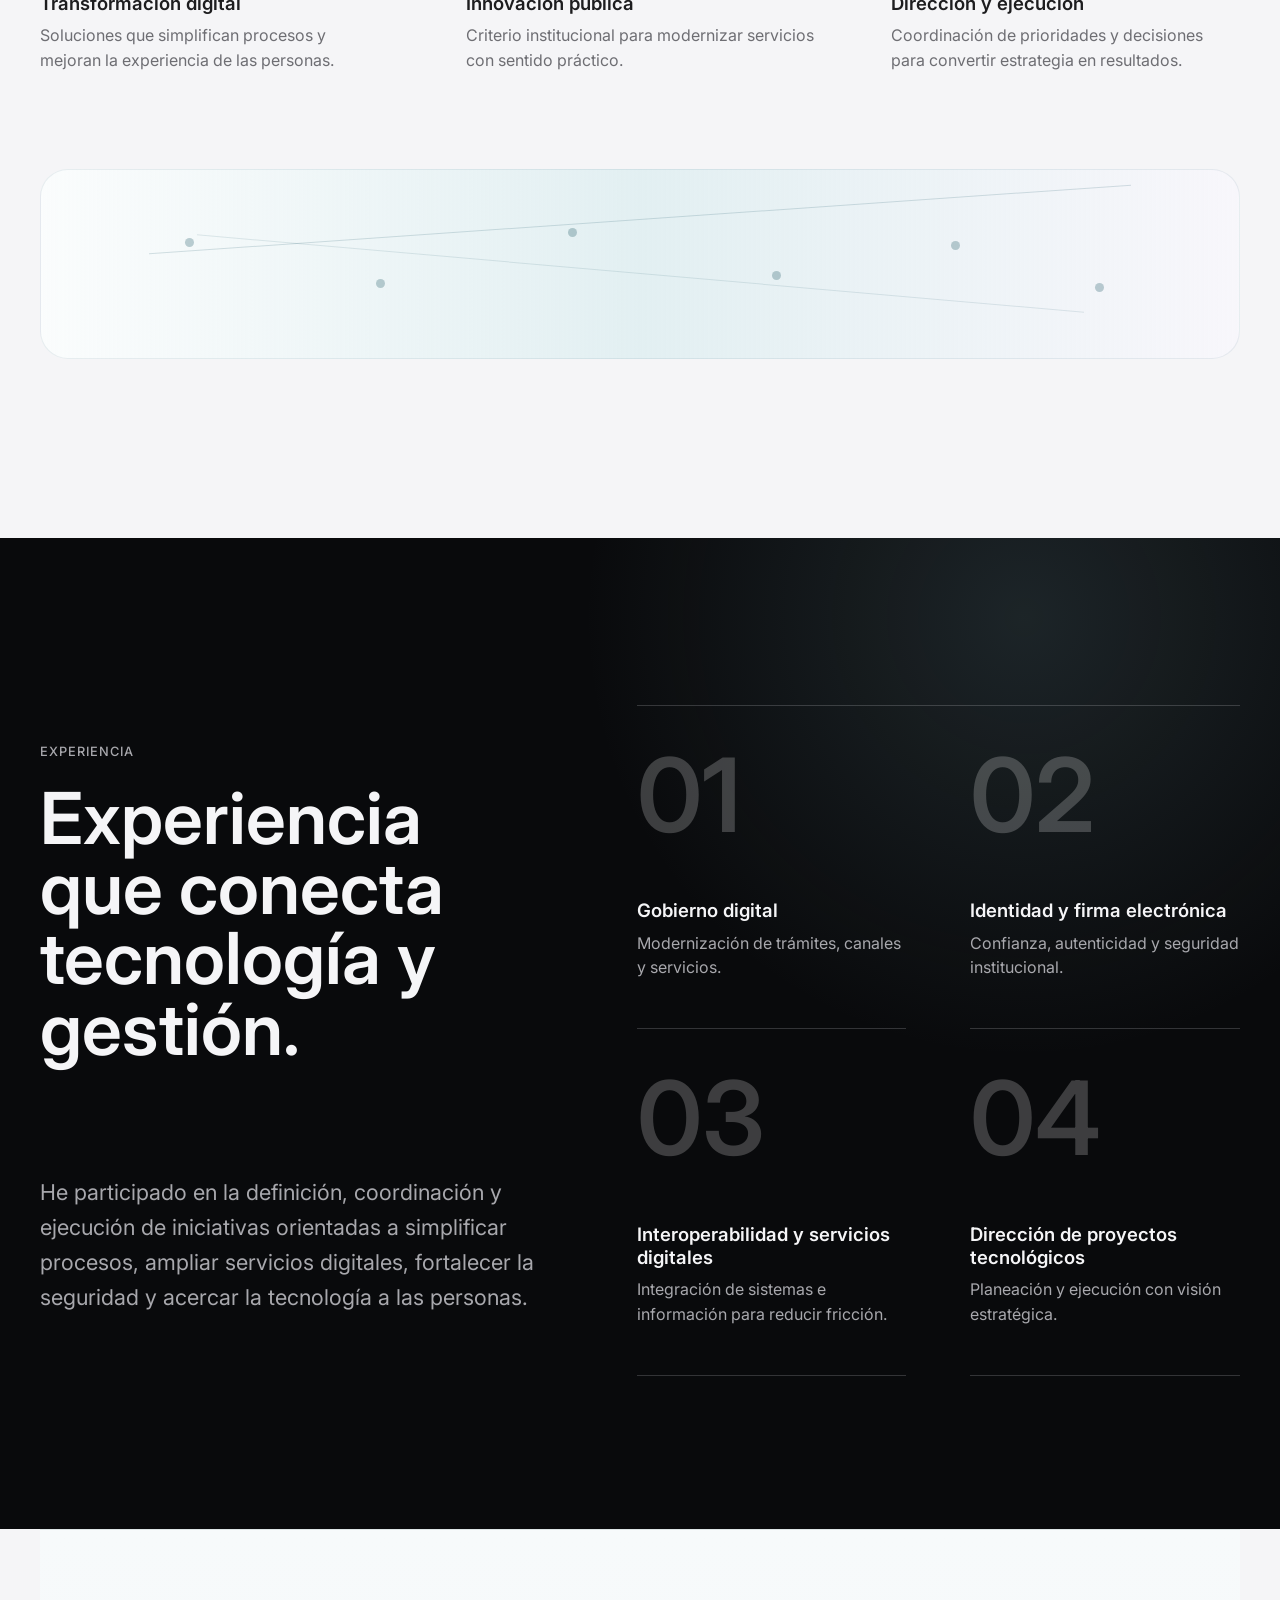
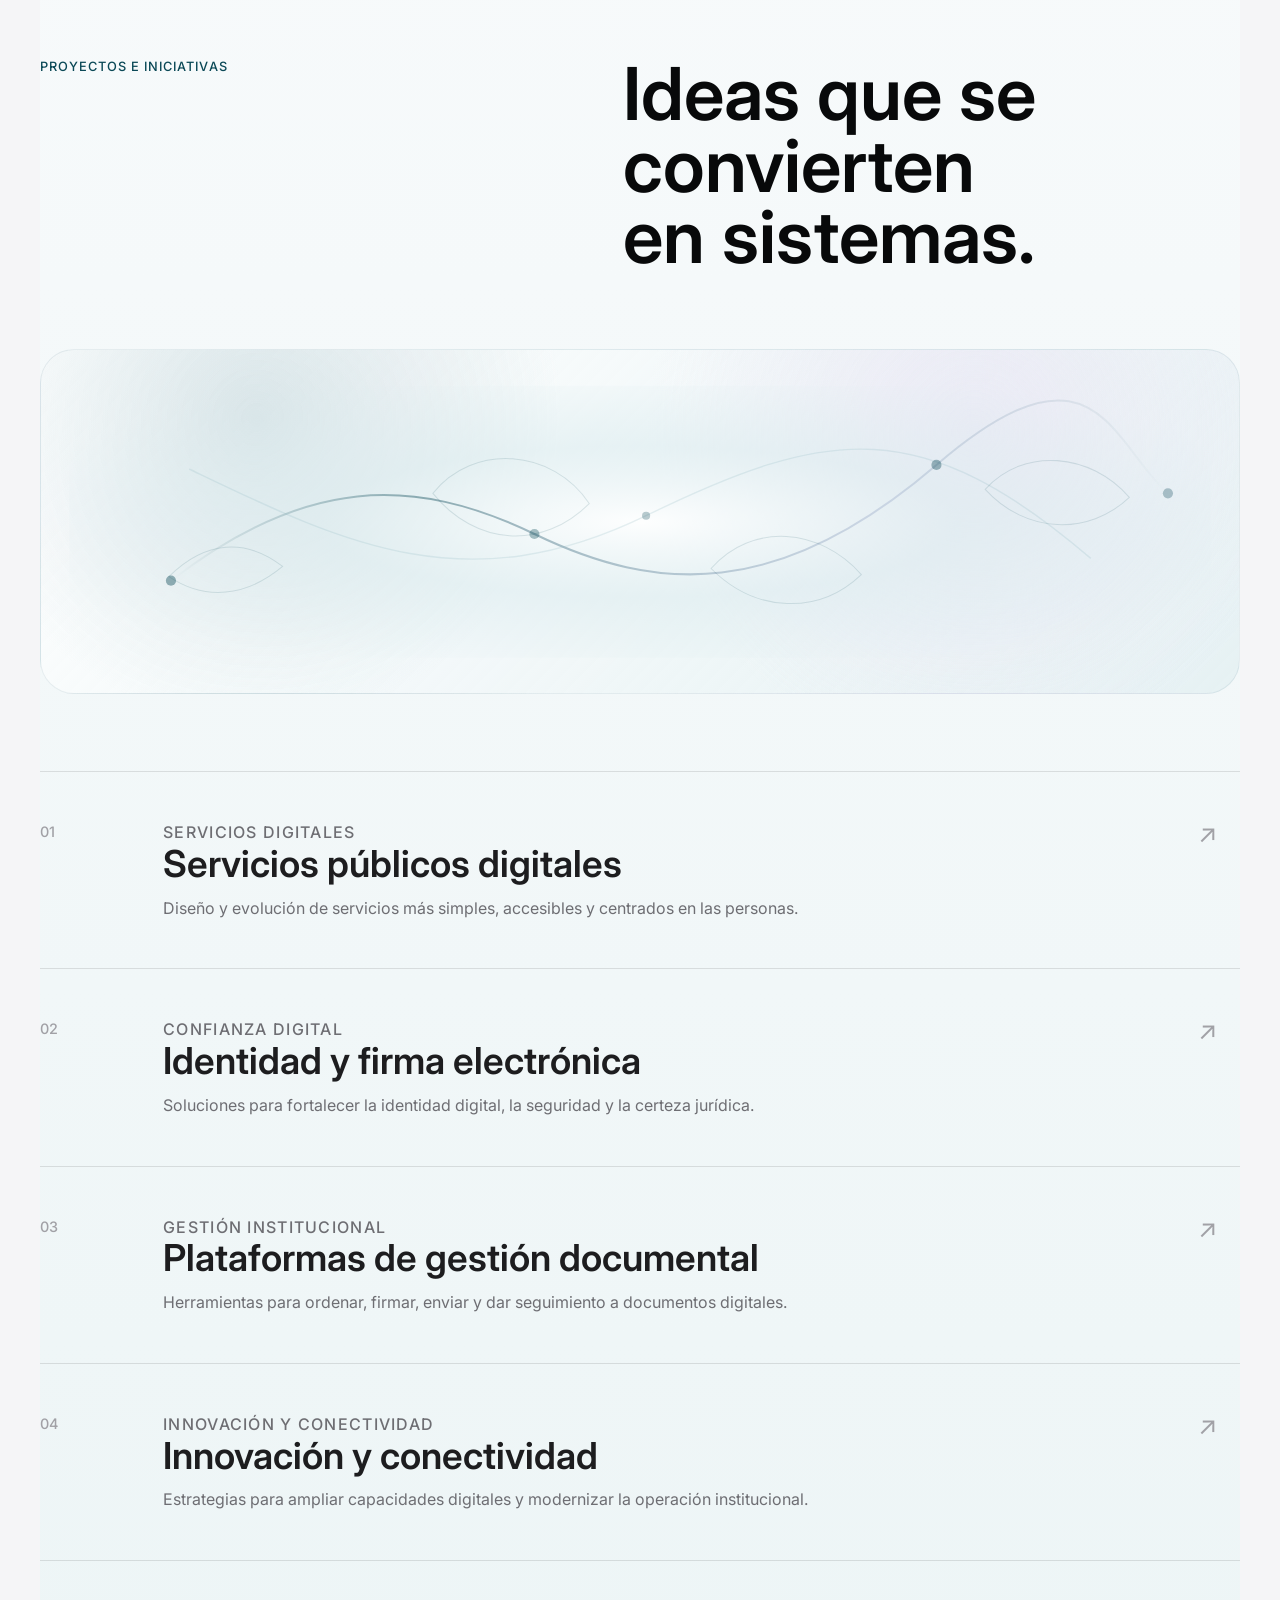
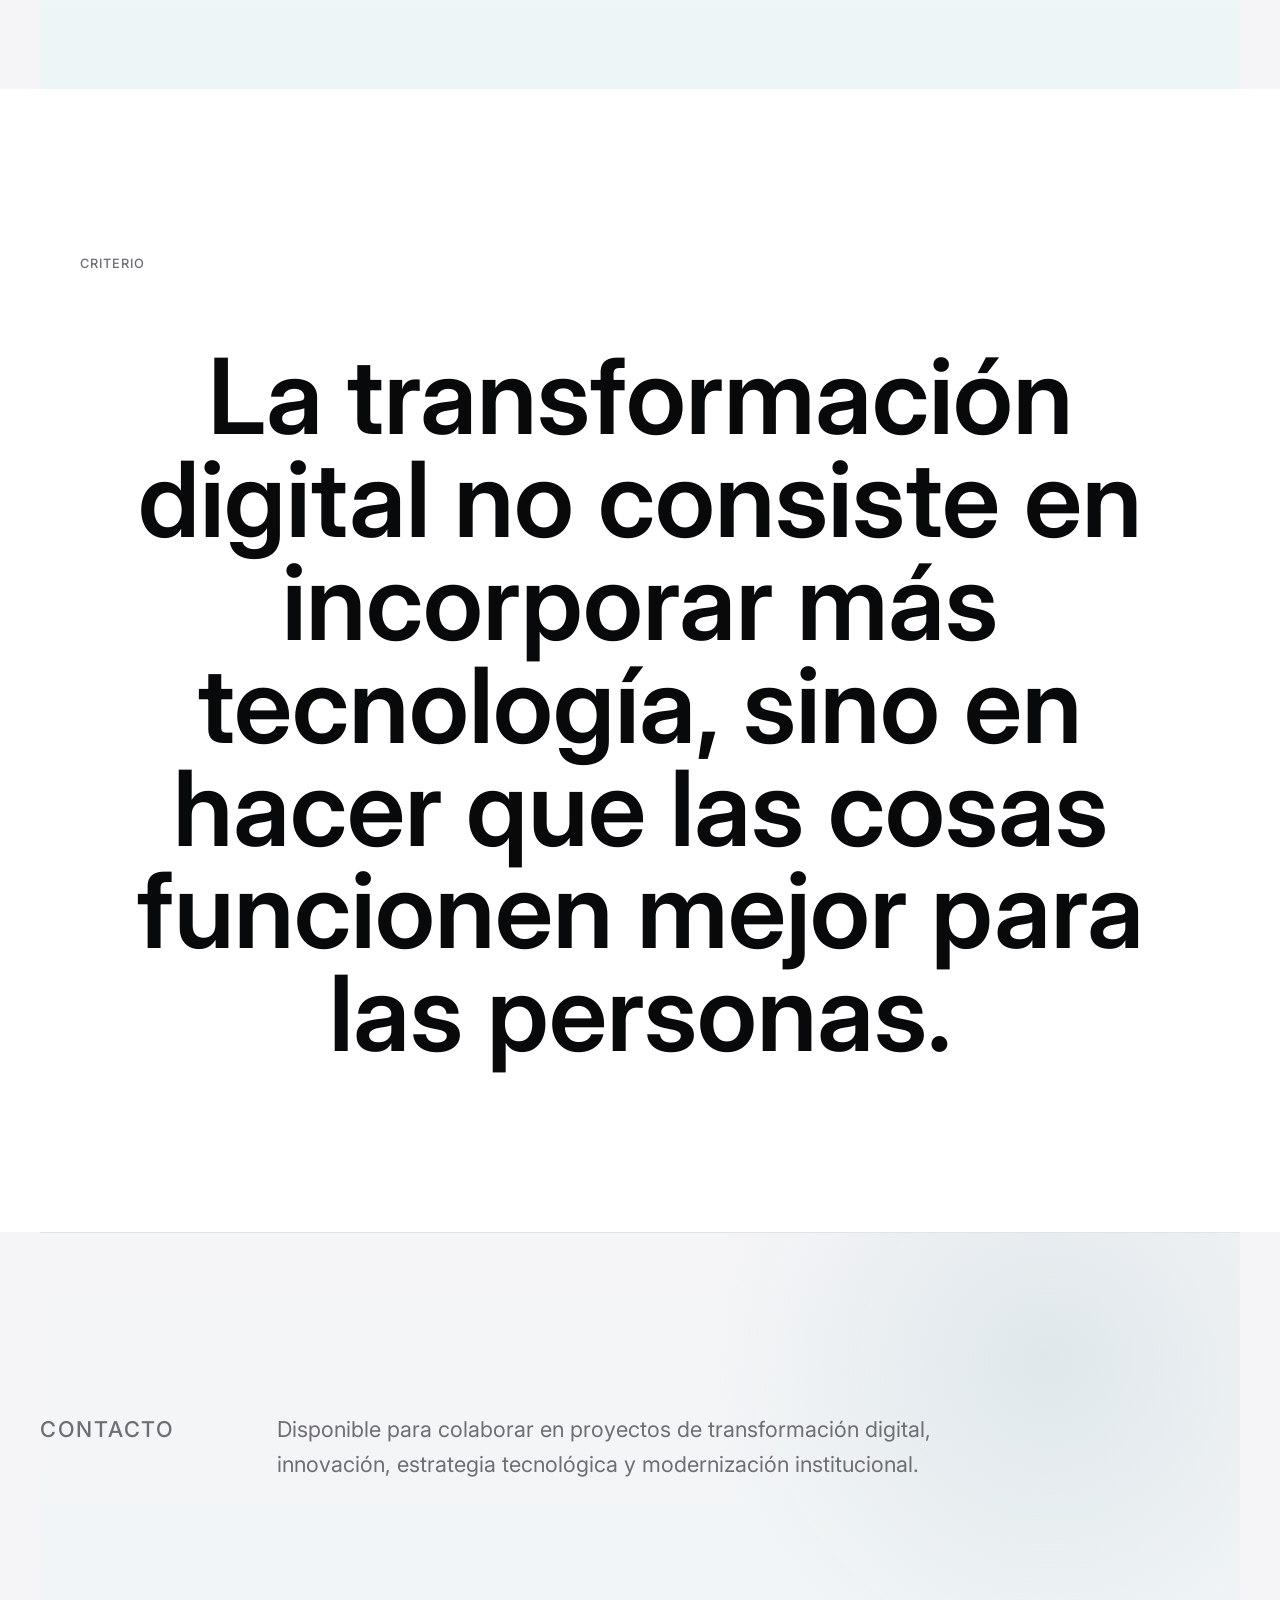
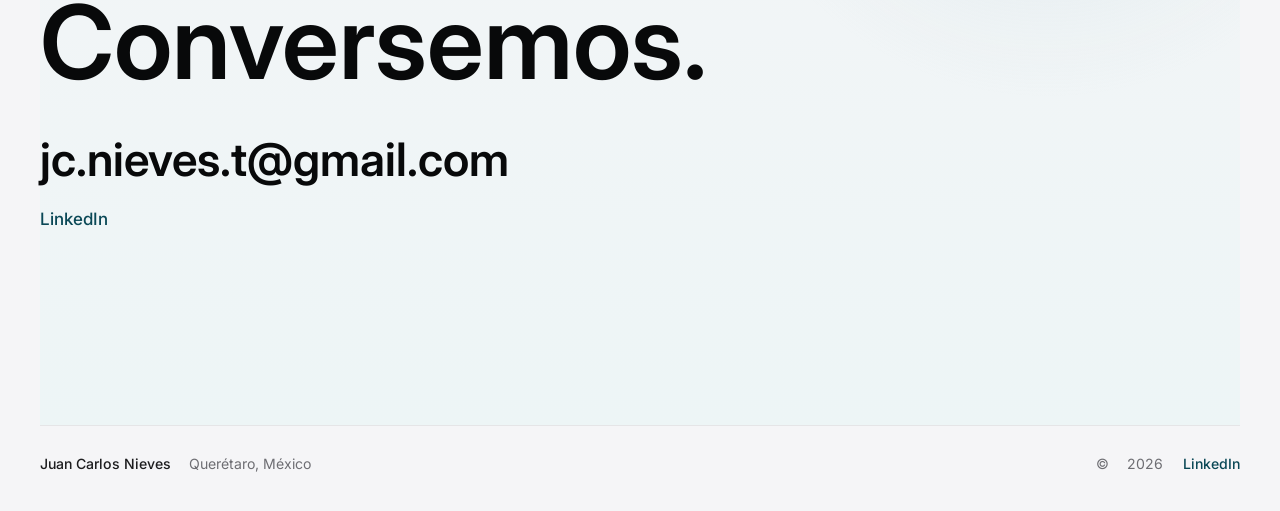
==== commit 806764e4: "Remove GitHub links from site" ====
--- a/index.html
+++ b/index.html
@@ -38,8 +38,7 @@
         "name": "Juan Carlos Nieves Torres",
         "url": "https://juancarlosnieves.mx",
         "sameAs": [
-          "https://www.linkedin.com/in/juancarlosnievestorres",
-          "https://github.com/jcnievest"
+          "https://www.linkedin.com/in/juancarlosnievestorres"
         ],
         "jobTitle": "Consultor y directivo en Transformación Digital e Innovación",
         "address": {
@@ -309,7 +308,6 @@
         <a href="https://www.linkedin.com/in/juancarlosnievestorres" target="_blank" rel="noopener noreferrer">
           LinkedIn
         </a>
-        <a href="https://github.com/jcnievest" target="_blank" rel="noopener noreferrer">GitHub</a>
       </div>
     </footer>
 
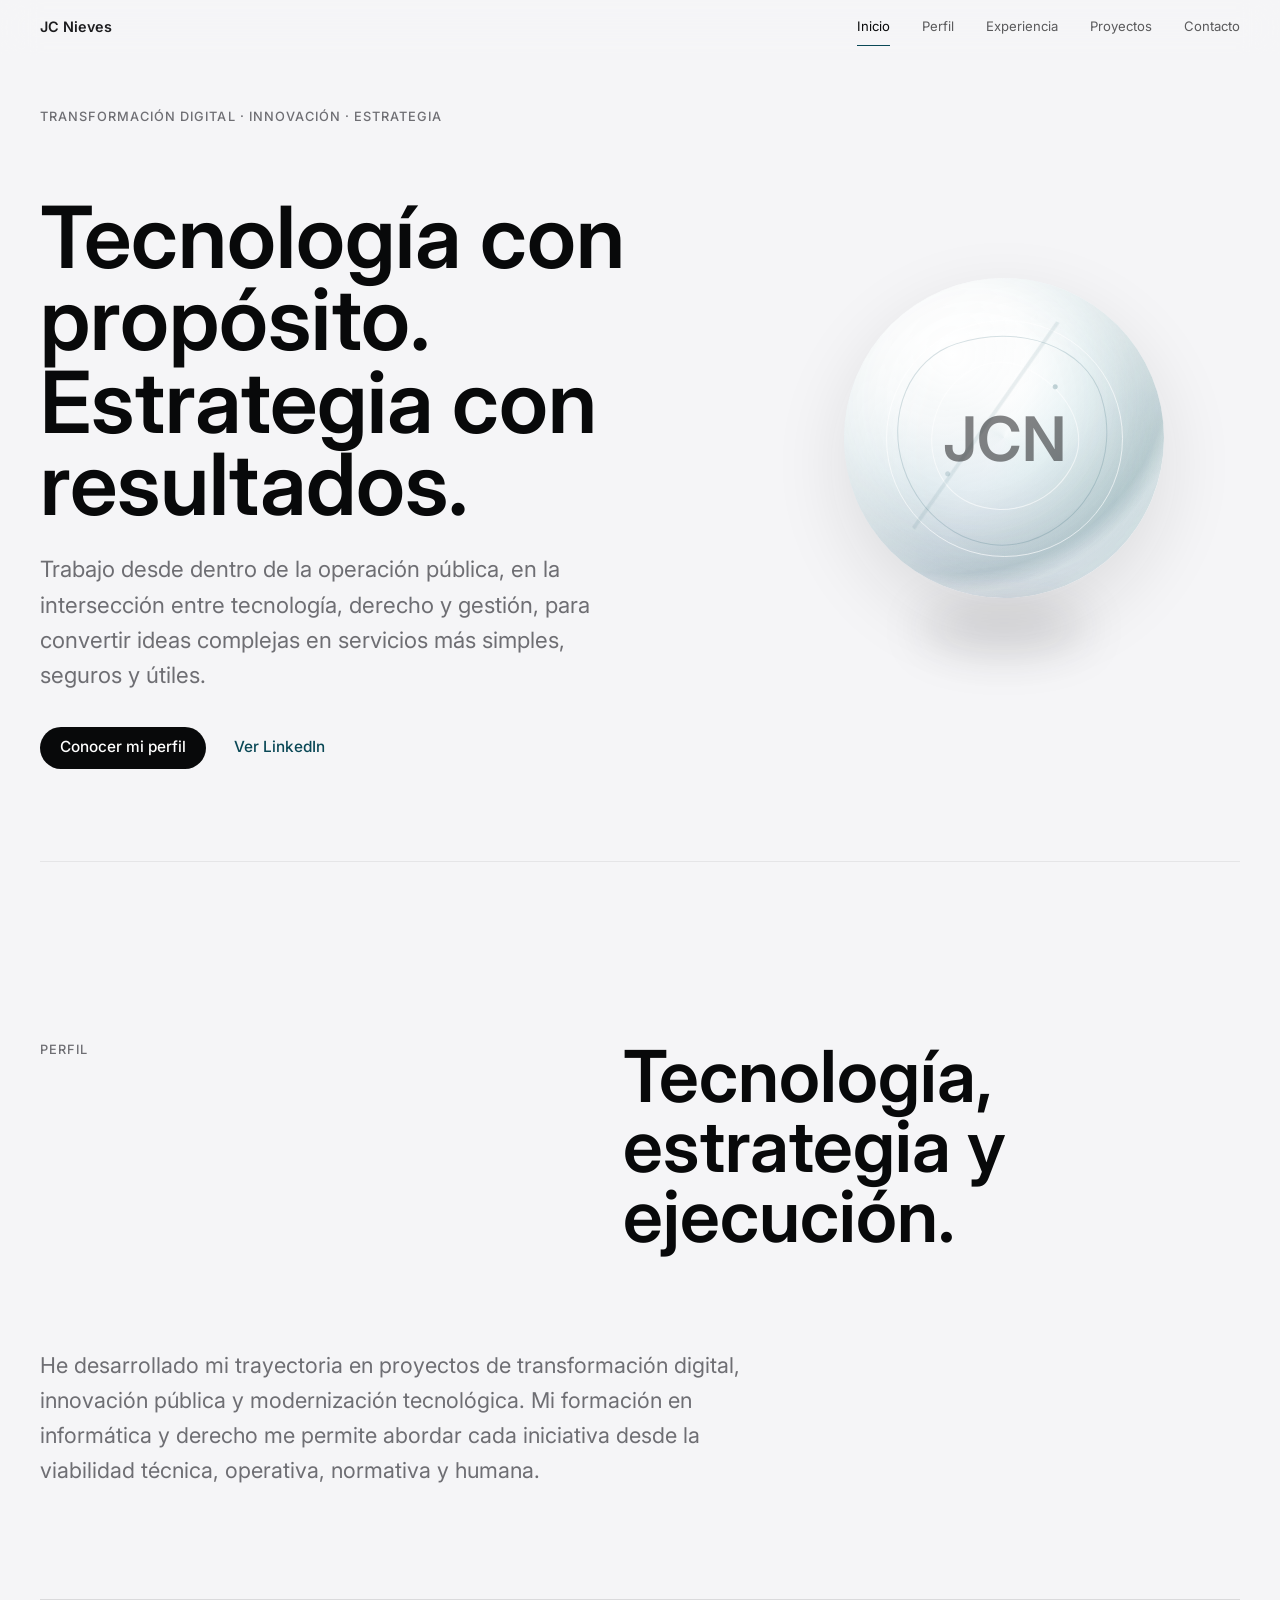
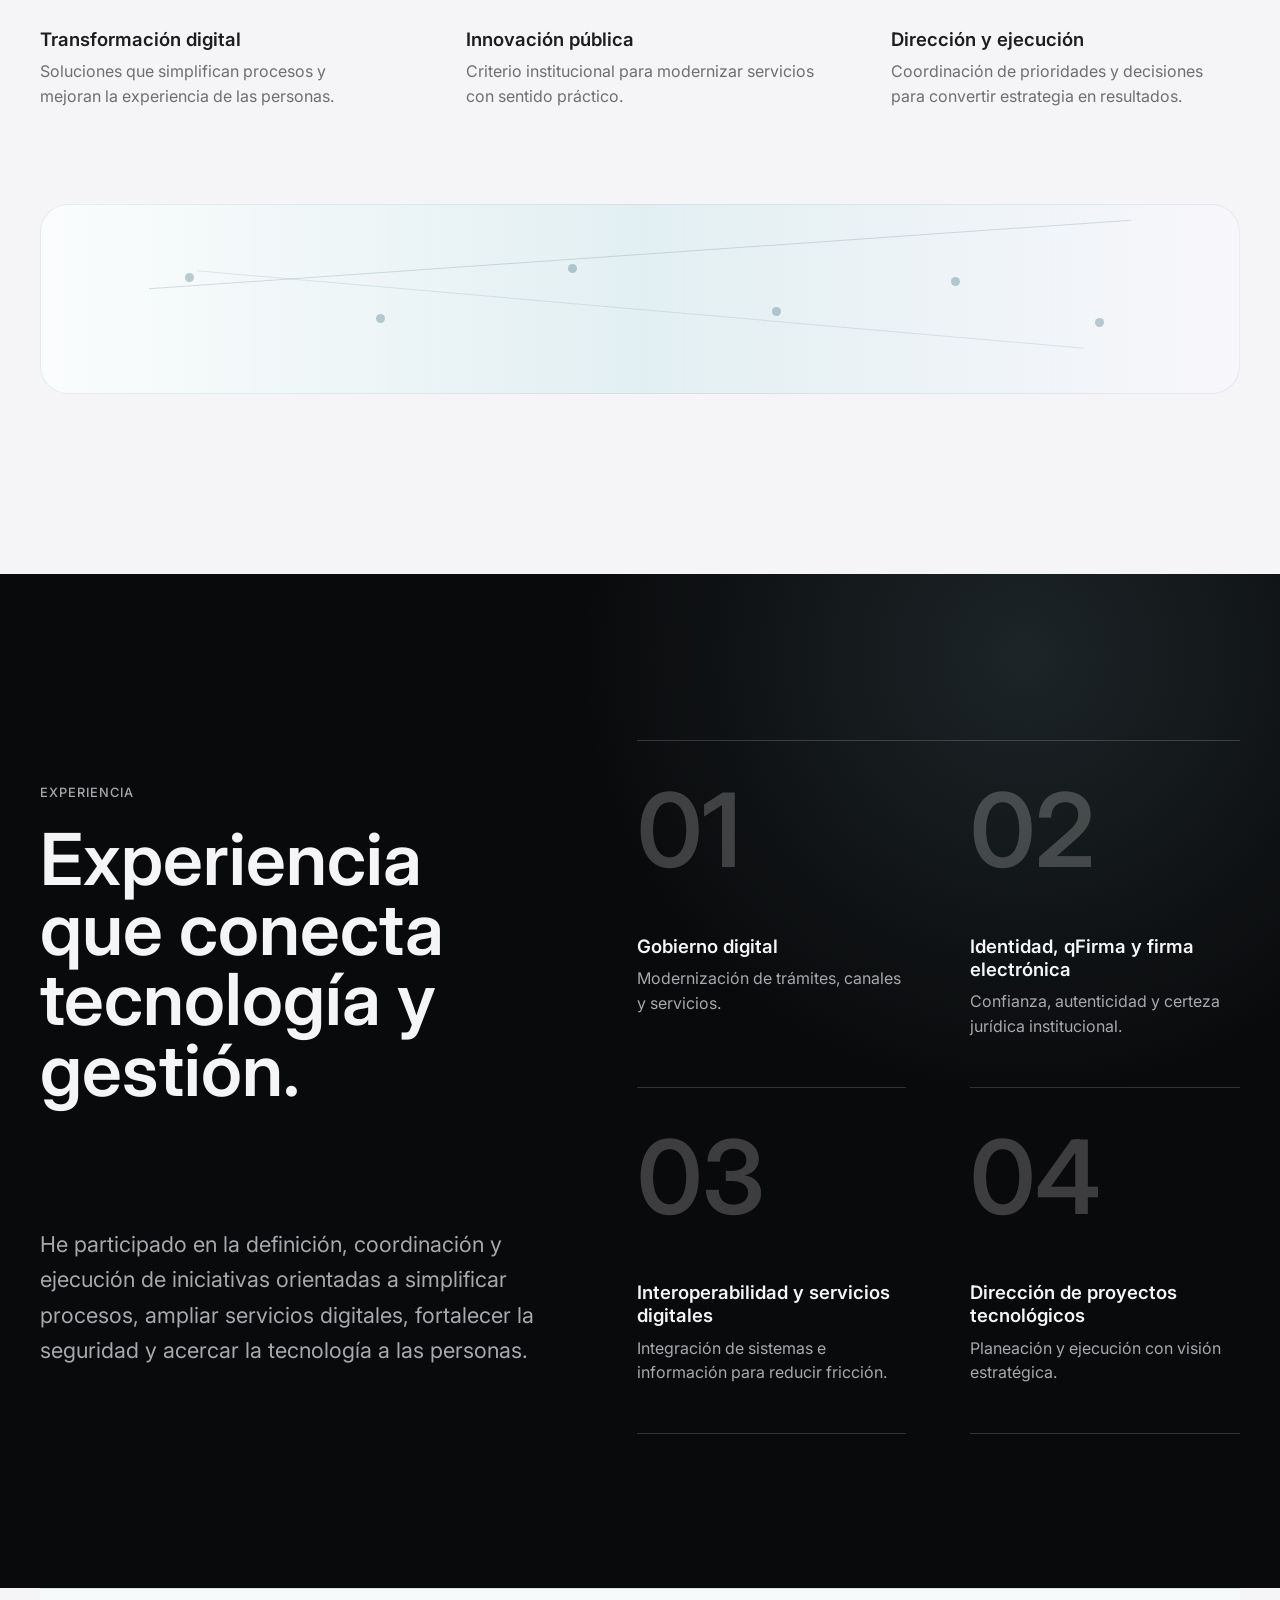
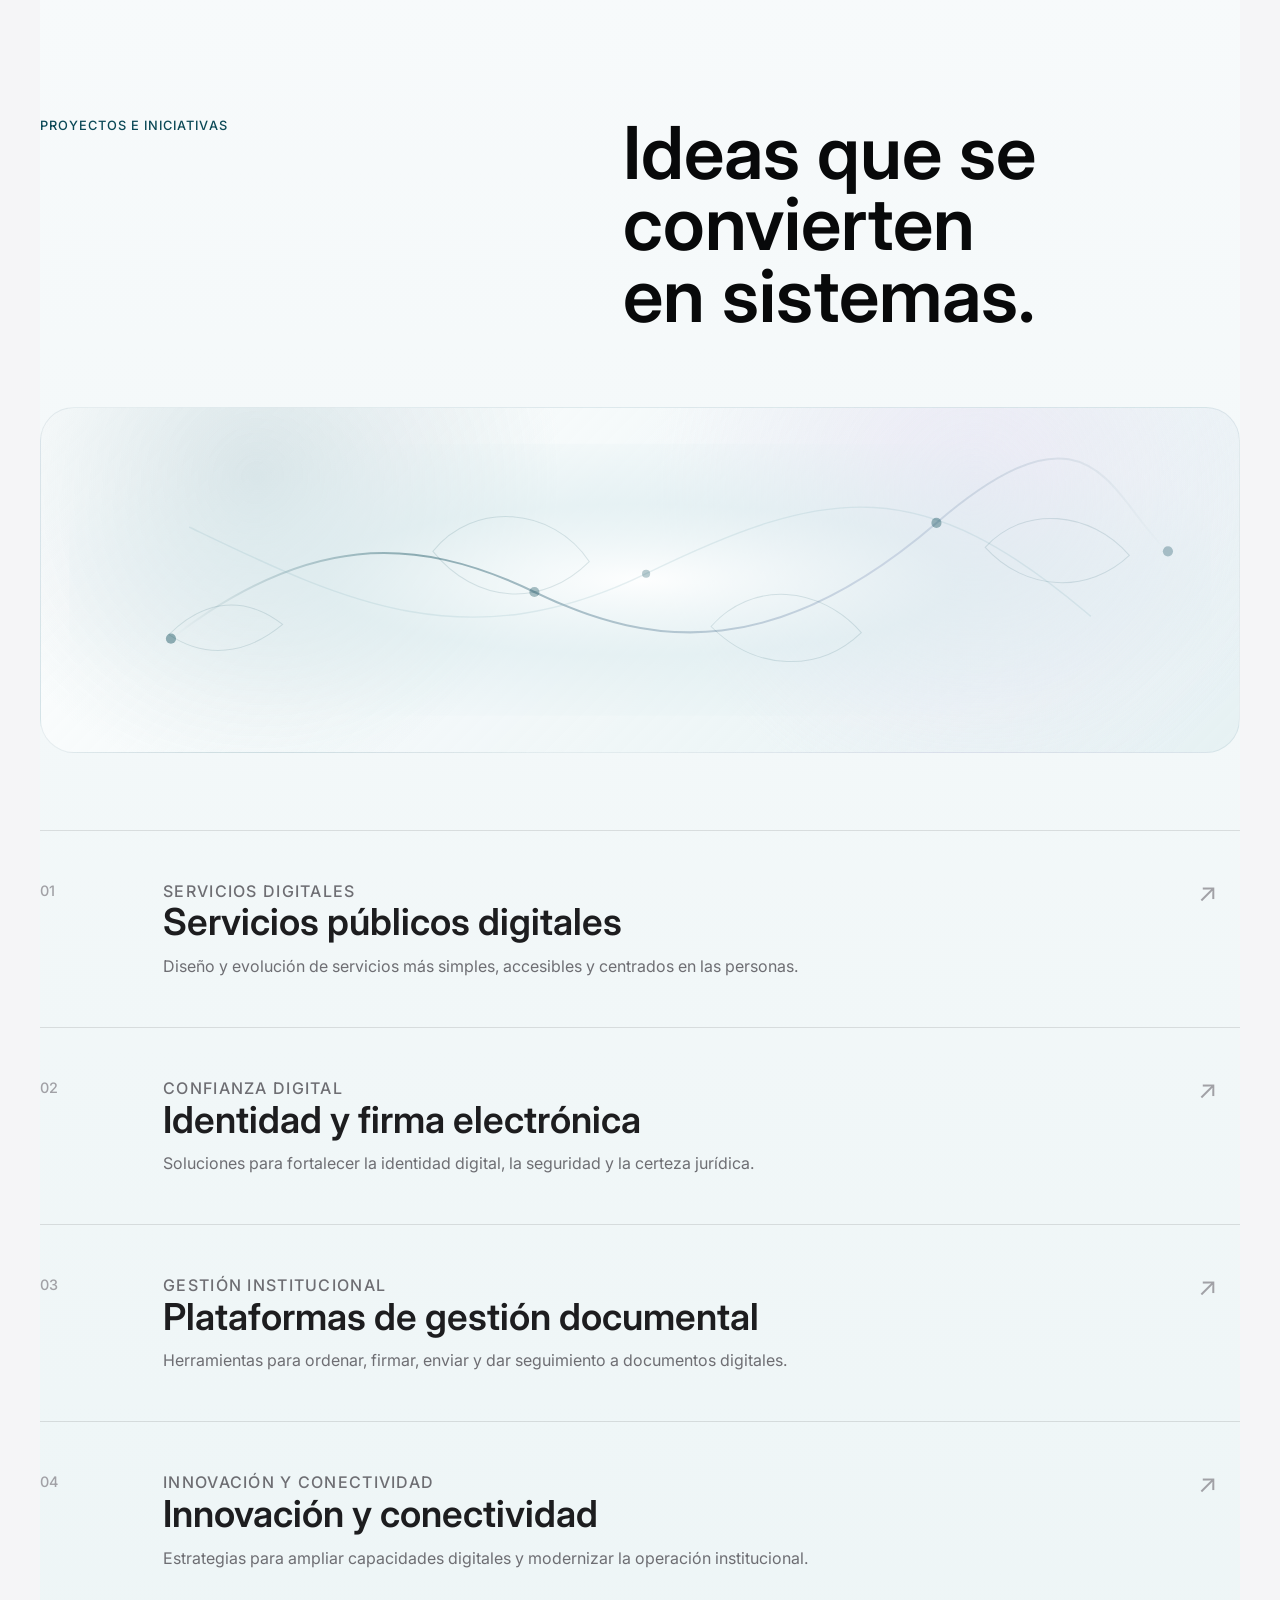
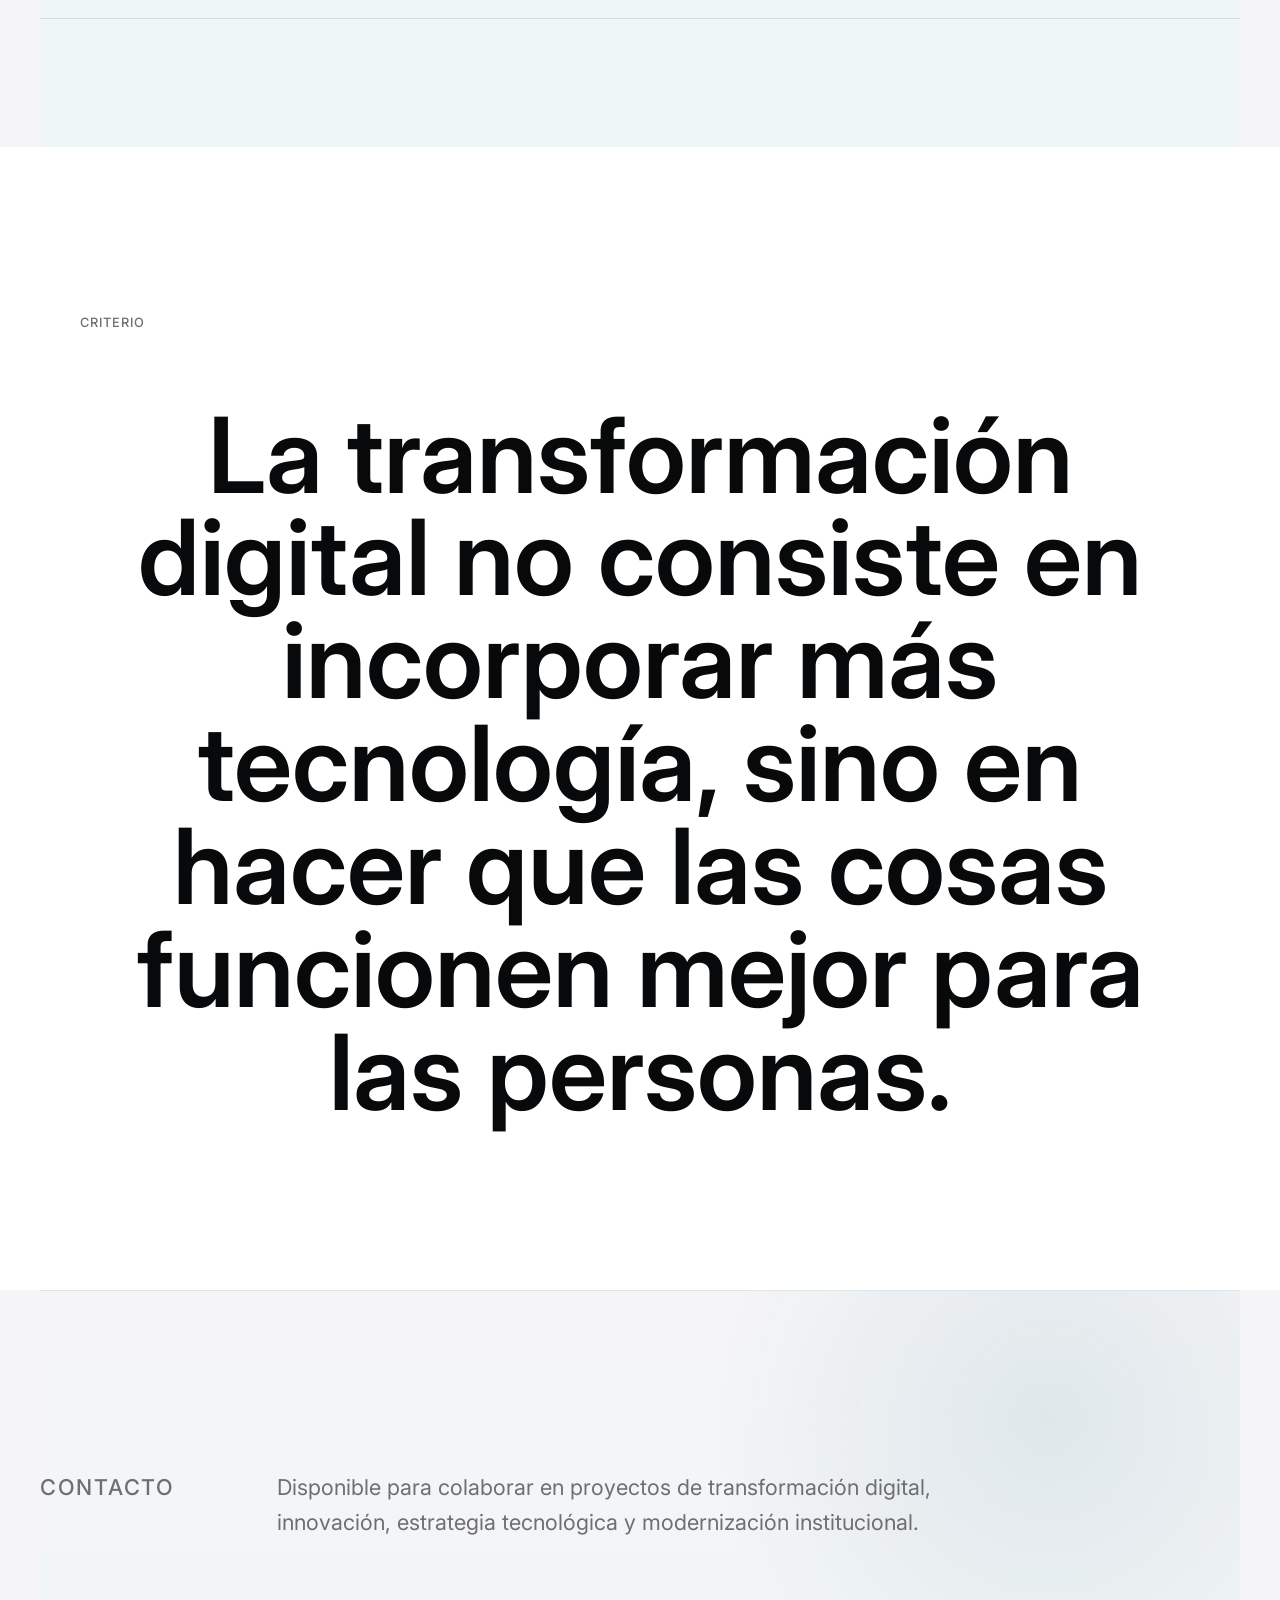
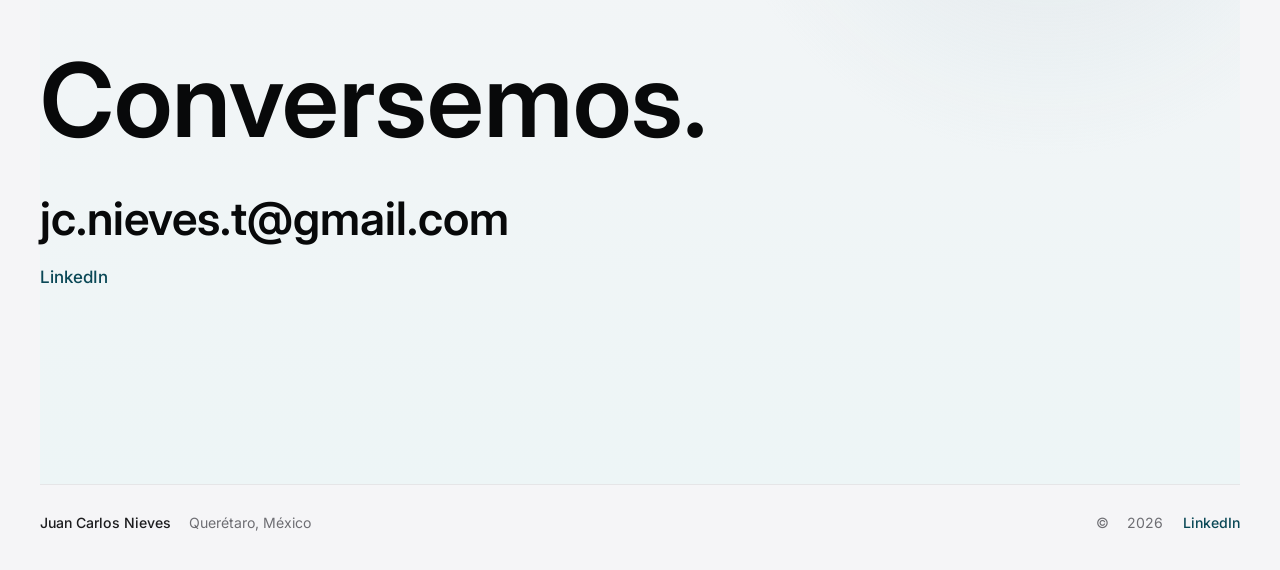
==== commit 193a89d6: "Reflect public X profile themes" ====
--- a/index.html
+++ b/index.html
@@ -51,6 +51,7 @@
           "Innovación pública",
           "Gobierno digital",
           "Firma electrónica",
+          "qFirma",
           "Interoperabilidad",
           "Modernización de servicios"
         ]
@@ -87,8 +88,8 @@
             <span>Estrategia con resultados.</span>
           </h1>
           <p class="hero-text">
-            Trabajo en la intersección entre tecnología, innovación, derecho y gestión pública para convertir ideas
-            complejas en servicios más simples, seguros y útiles.
+            Trabajo desde dentro de la operación pública, en la intersección entre tecnología, derecho y gestión, para
+            convertir ideas complejas en servicios más simples, seguros y útiles.
           </p>
           <div class="hero-actions" aria-label="Acciones principales">
             <a class="button button-primary" href="#perfil">Conocer mi perfil</a>
@@ -171,8 +172,8 @@
           <li>
             <span class="experience-number">02</span>
             <div>
-              <h3>Identidad y firma electrónica</h3>
-              <p>Confianza, autenticidad y seguridad institucional.</p>
+              <h3>Identidad, qFirma y firma electrónica</h3>
+              <p>Confianza, autenticidad y certeza jurídica institucional.</p>
             </div>
           </li>
           <li>
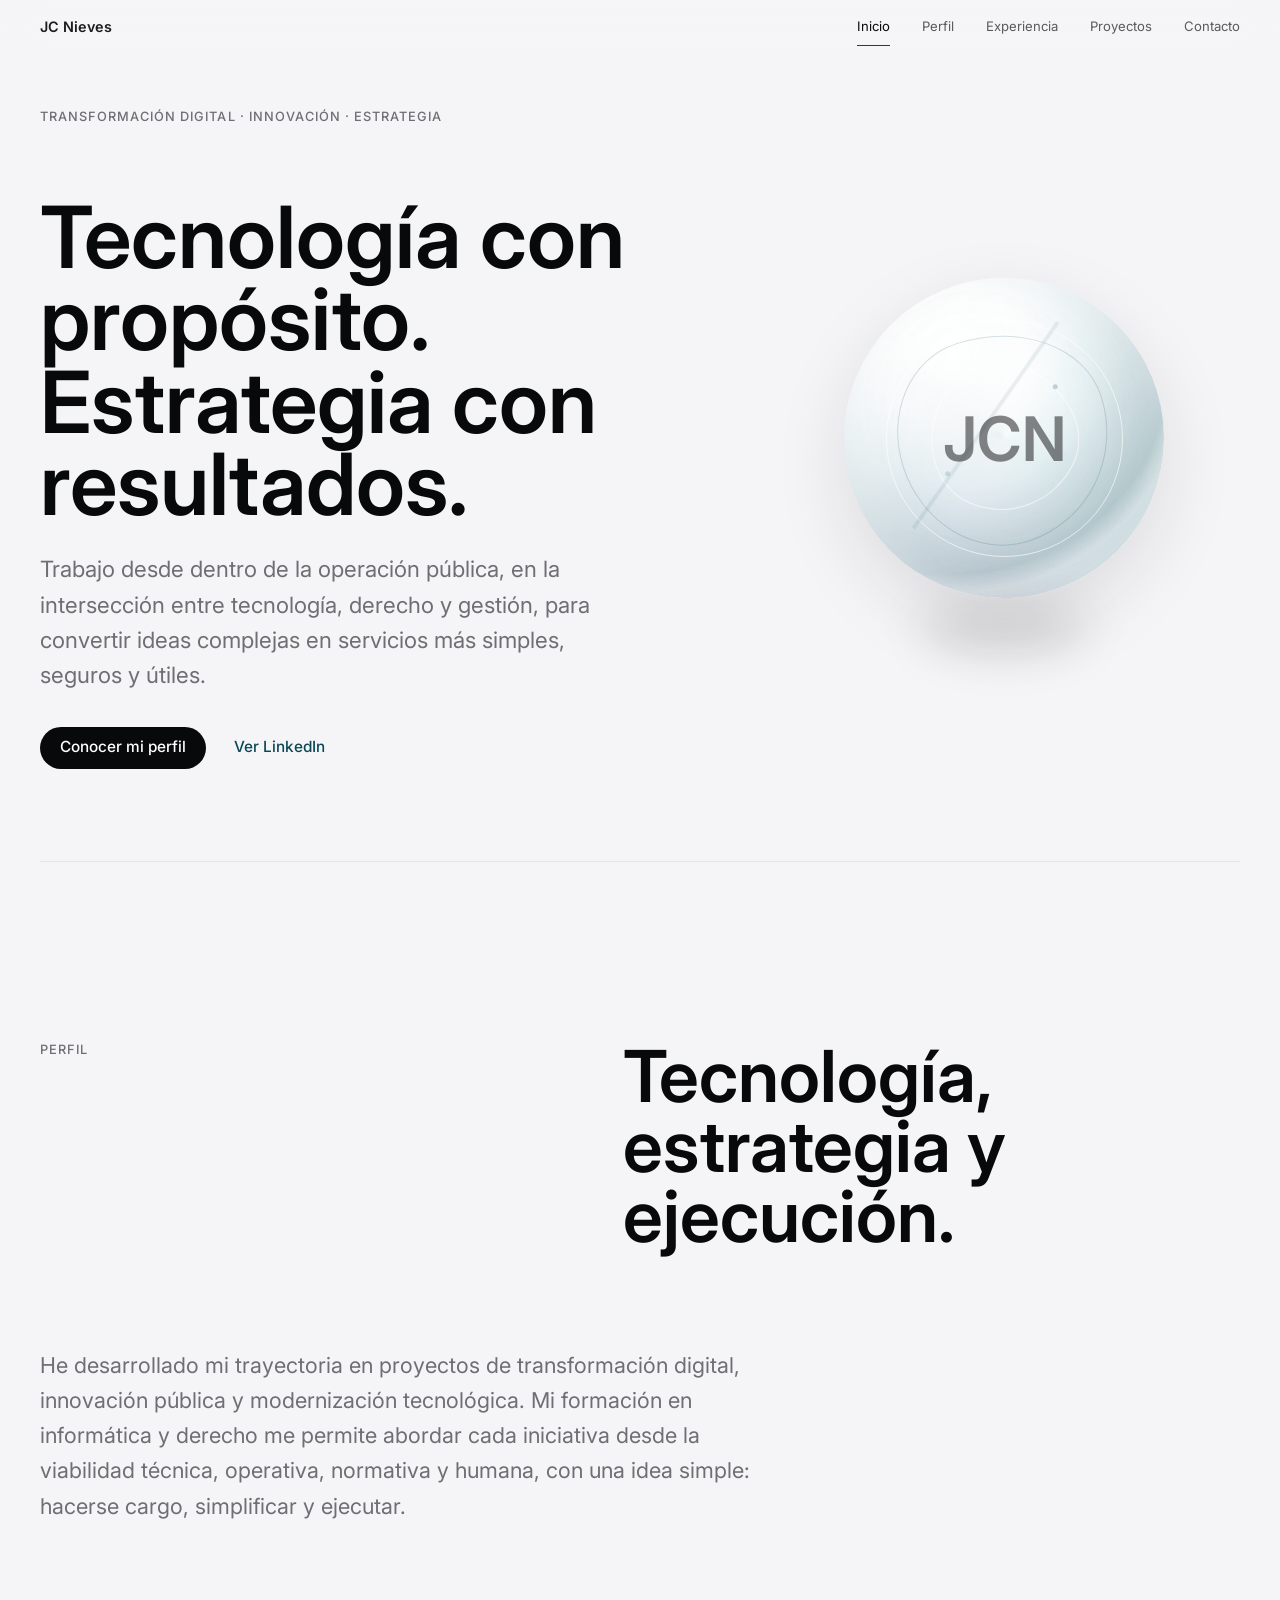
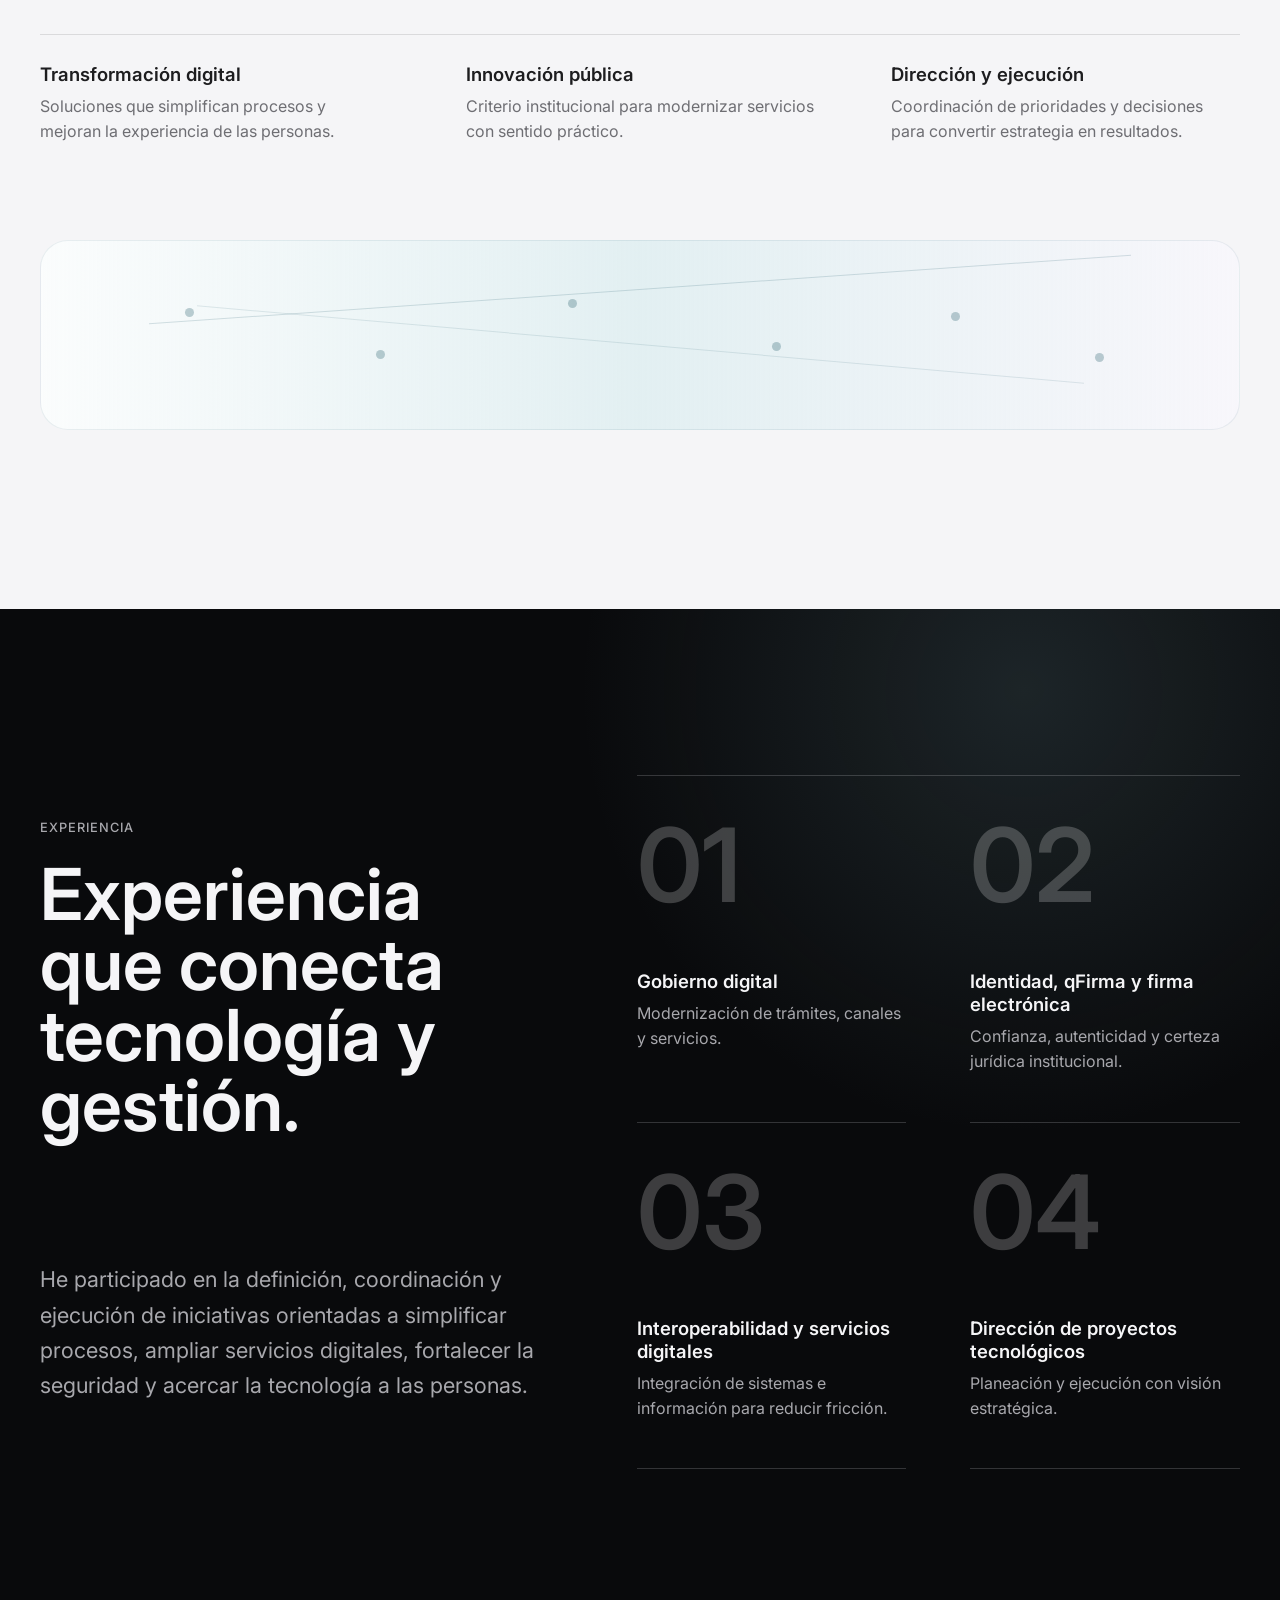
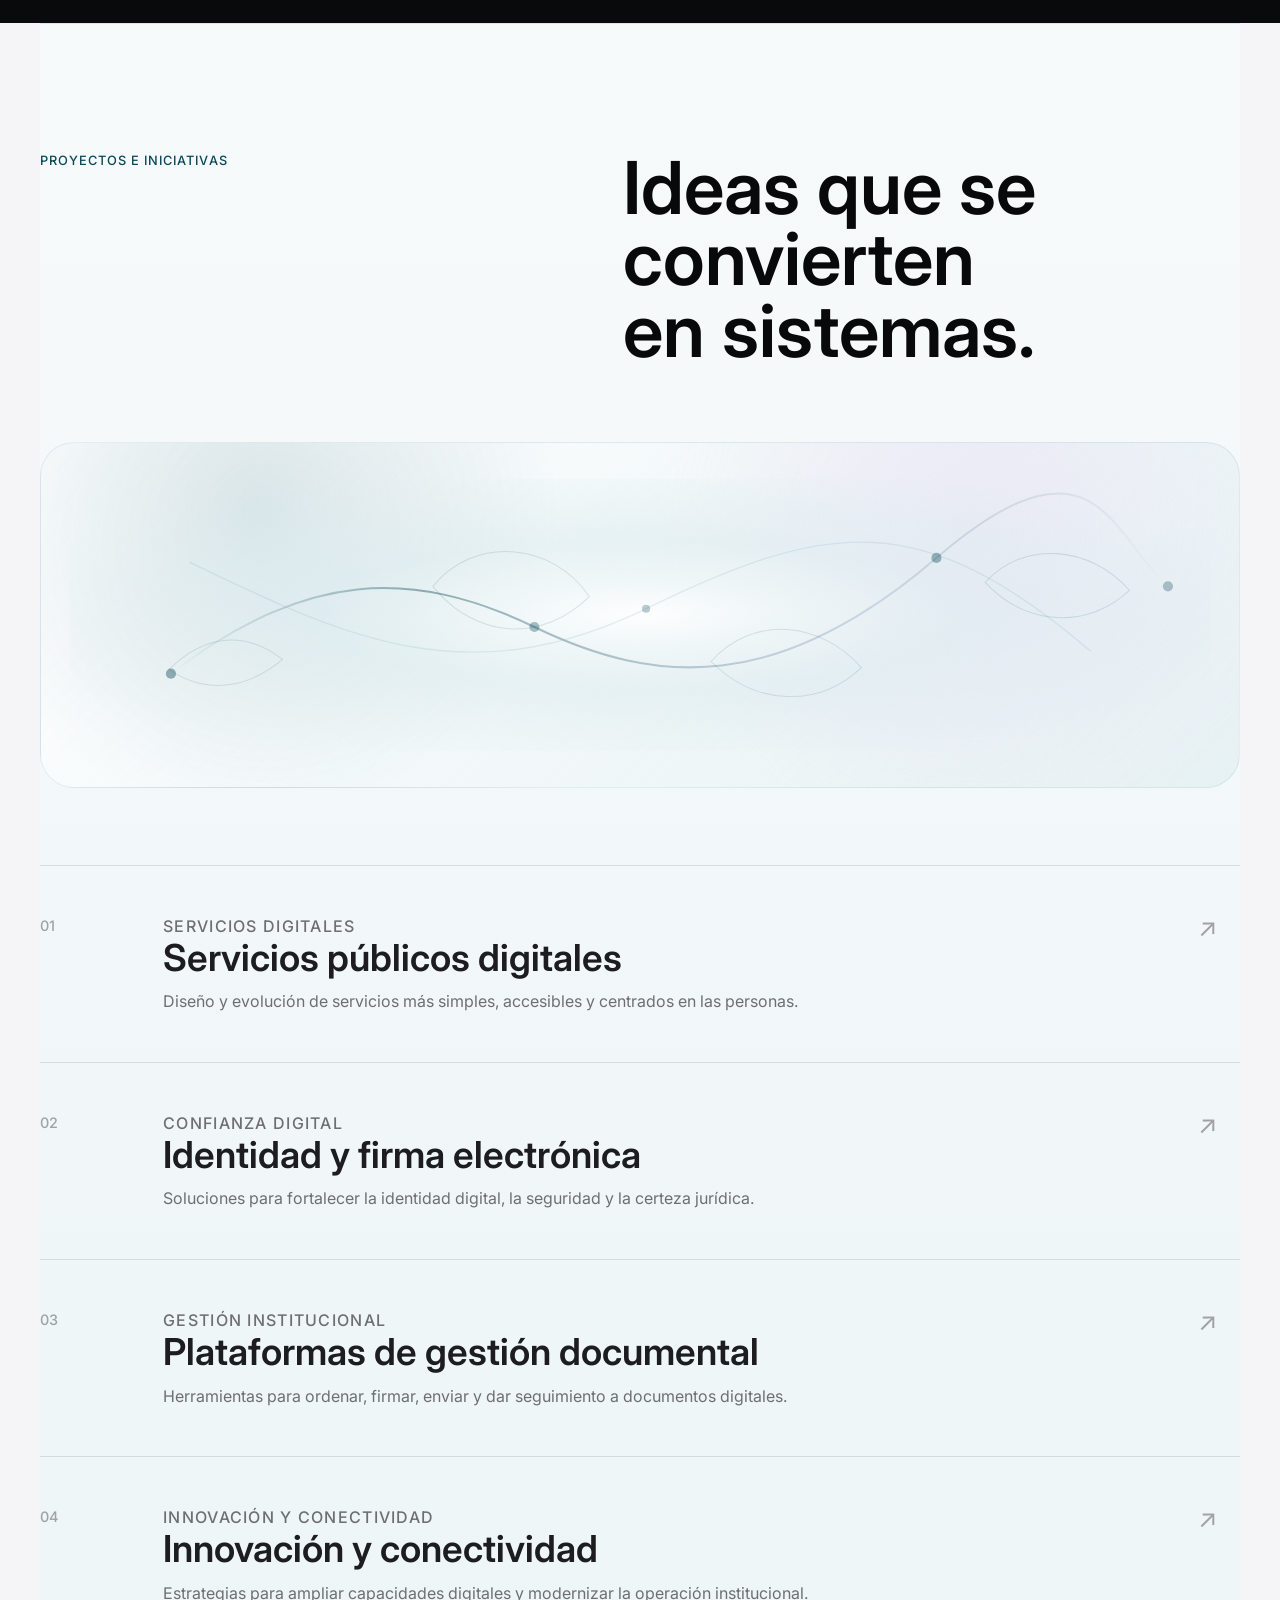
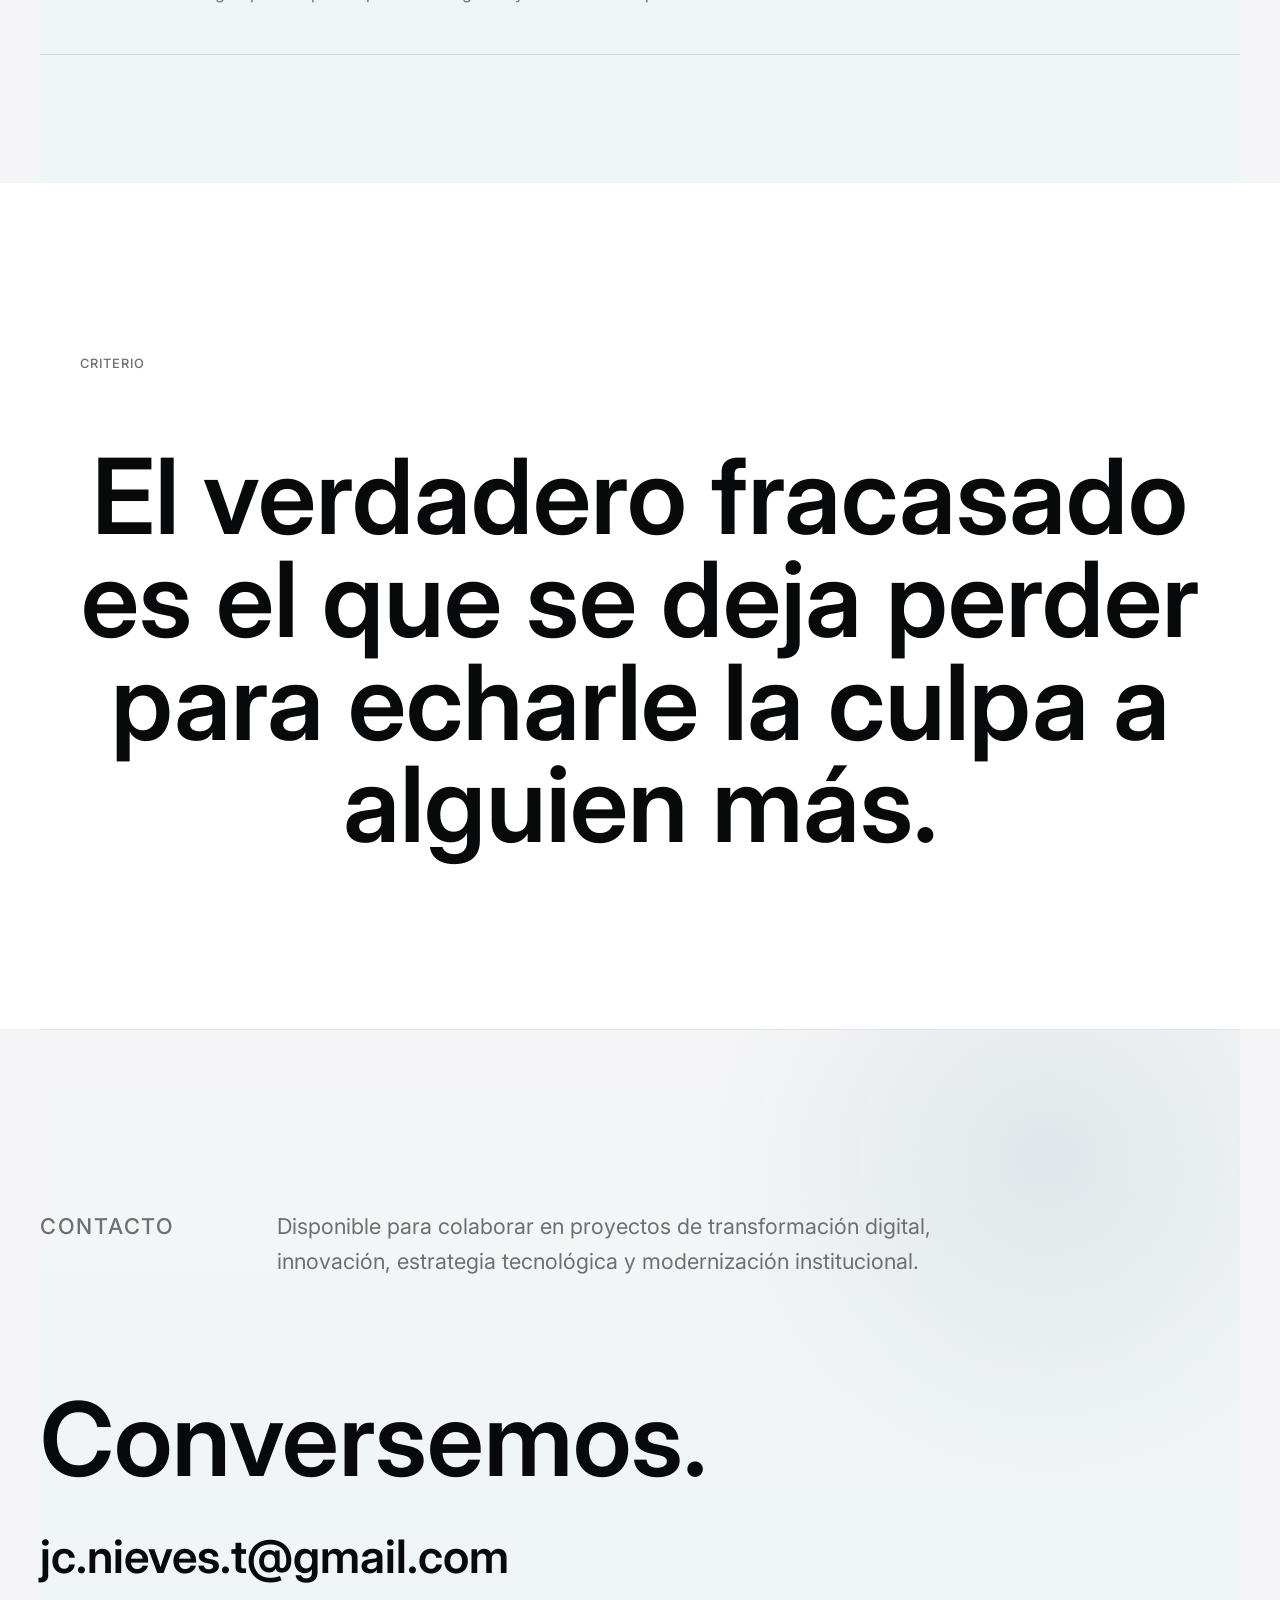
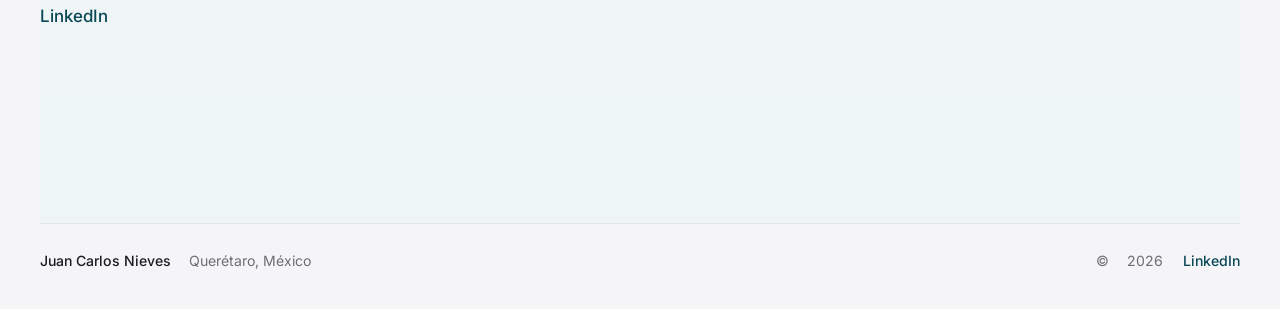
==== commit 2b59c13f: "Integrate pinned X statement" ====
--- a/index.html
+++ b/index.html
@@ -123,7 +123,7 @@
           <p class="lead">
             He desarrollado mi trayectoria en proyectos de transformación digital, innovación pública y modernización
             tecnológica. Mi formación en informática y derecho me permite abordar cada iniciativa desde la viabilidad
-            técnica, operativa, normativa y humana.
+            técnica, operativa, normativa y humana, con una idea simple: hacerse cargo, simplificar y ejecutar.
           </p>
           <div class="principles" aria-label="Conceptos principales">
             <article>
@@ -274,8 +274,7 @@
       <section class="manifesto section-panel reveal" aria-labelledby="manifesto-title">
         <p class="section-kicker">Criterio</p>
         <h2 id="manifesto-title">
-          La transformación digital no consiste en incorporar más tecnología, sino en hacer que las cosas funcionen
-          mejor para las personas.
+          El verdadero fracasado es el que se deja perder para echarle la culpa a alguien más.
         </h2>
       </section>
 
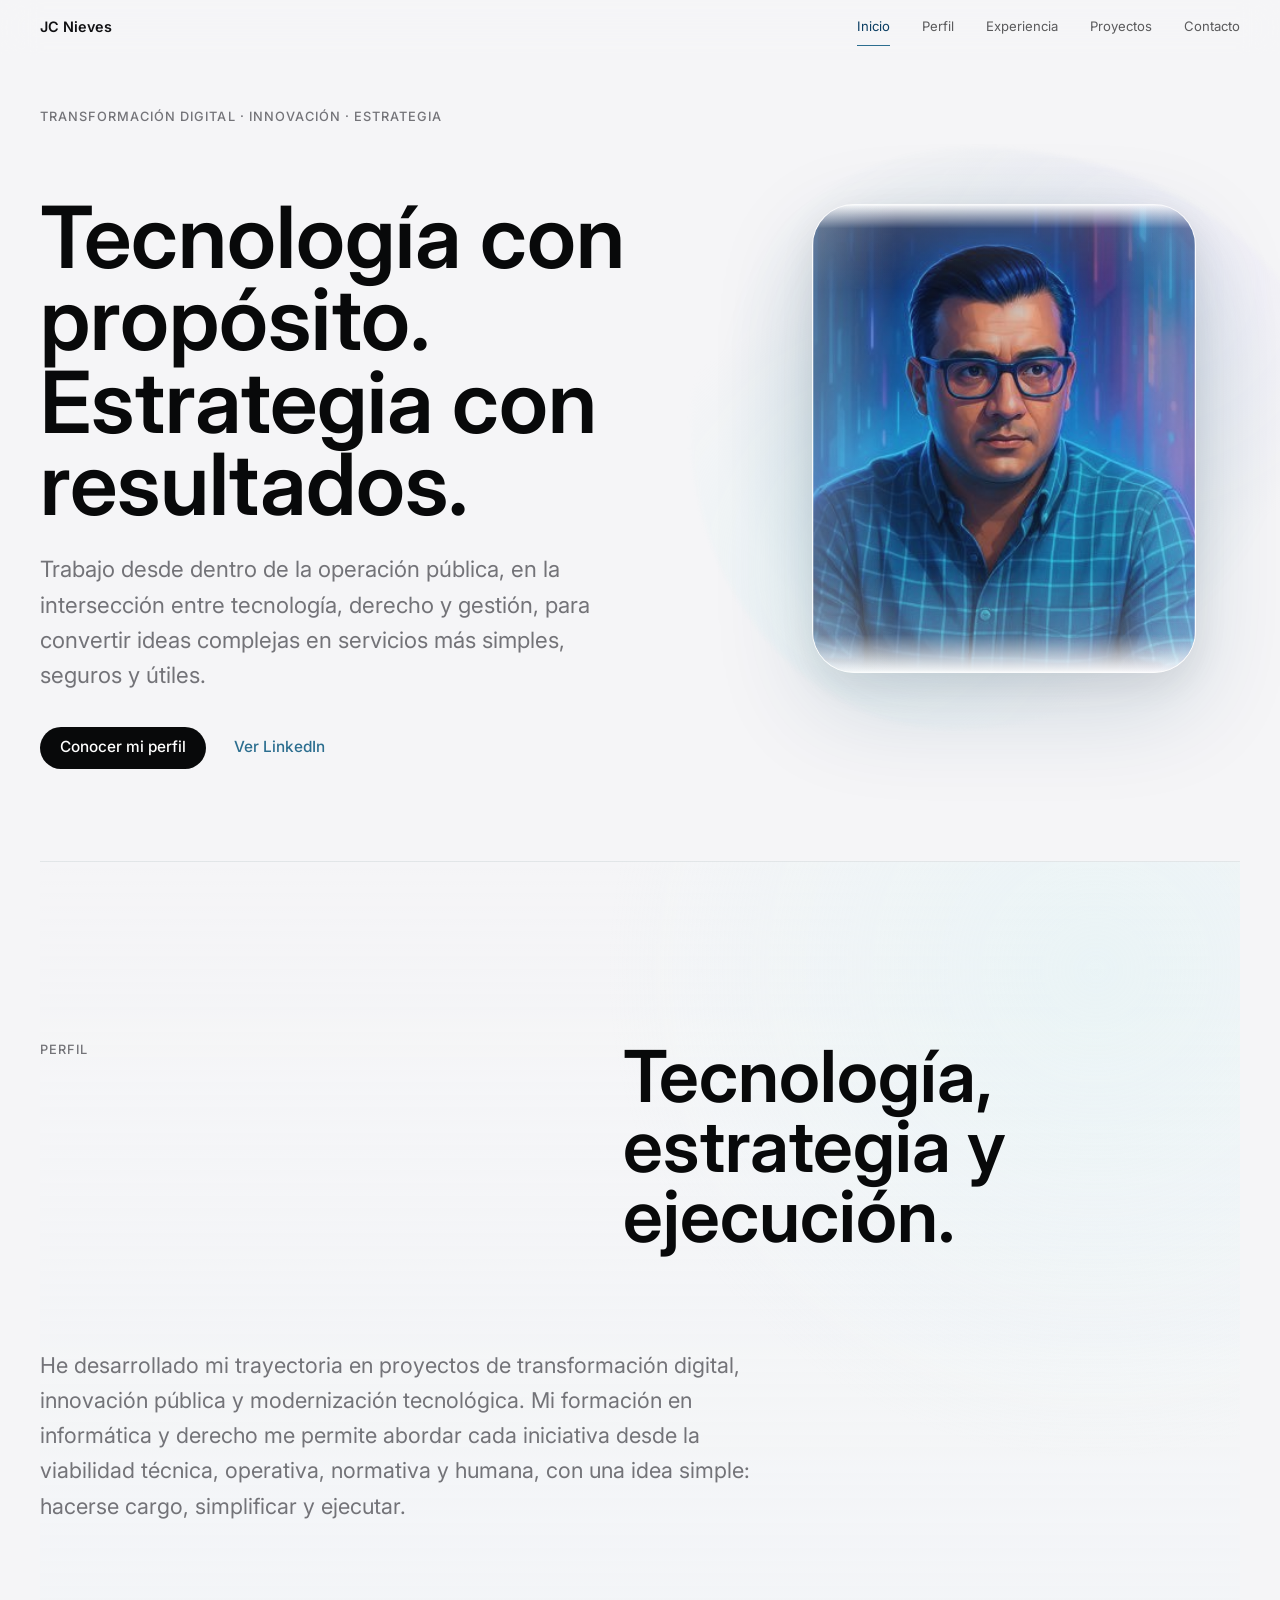
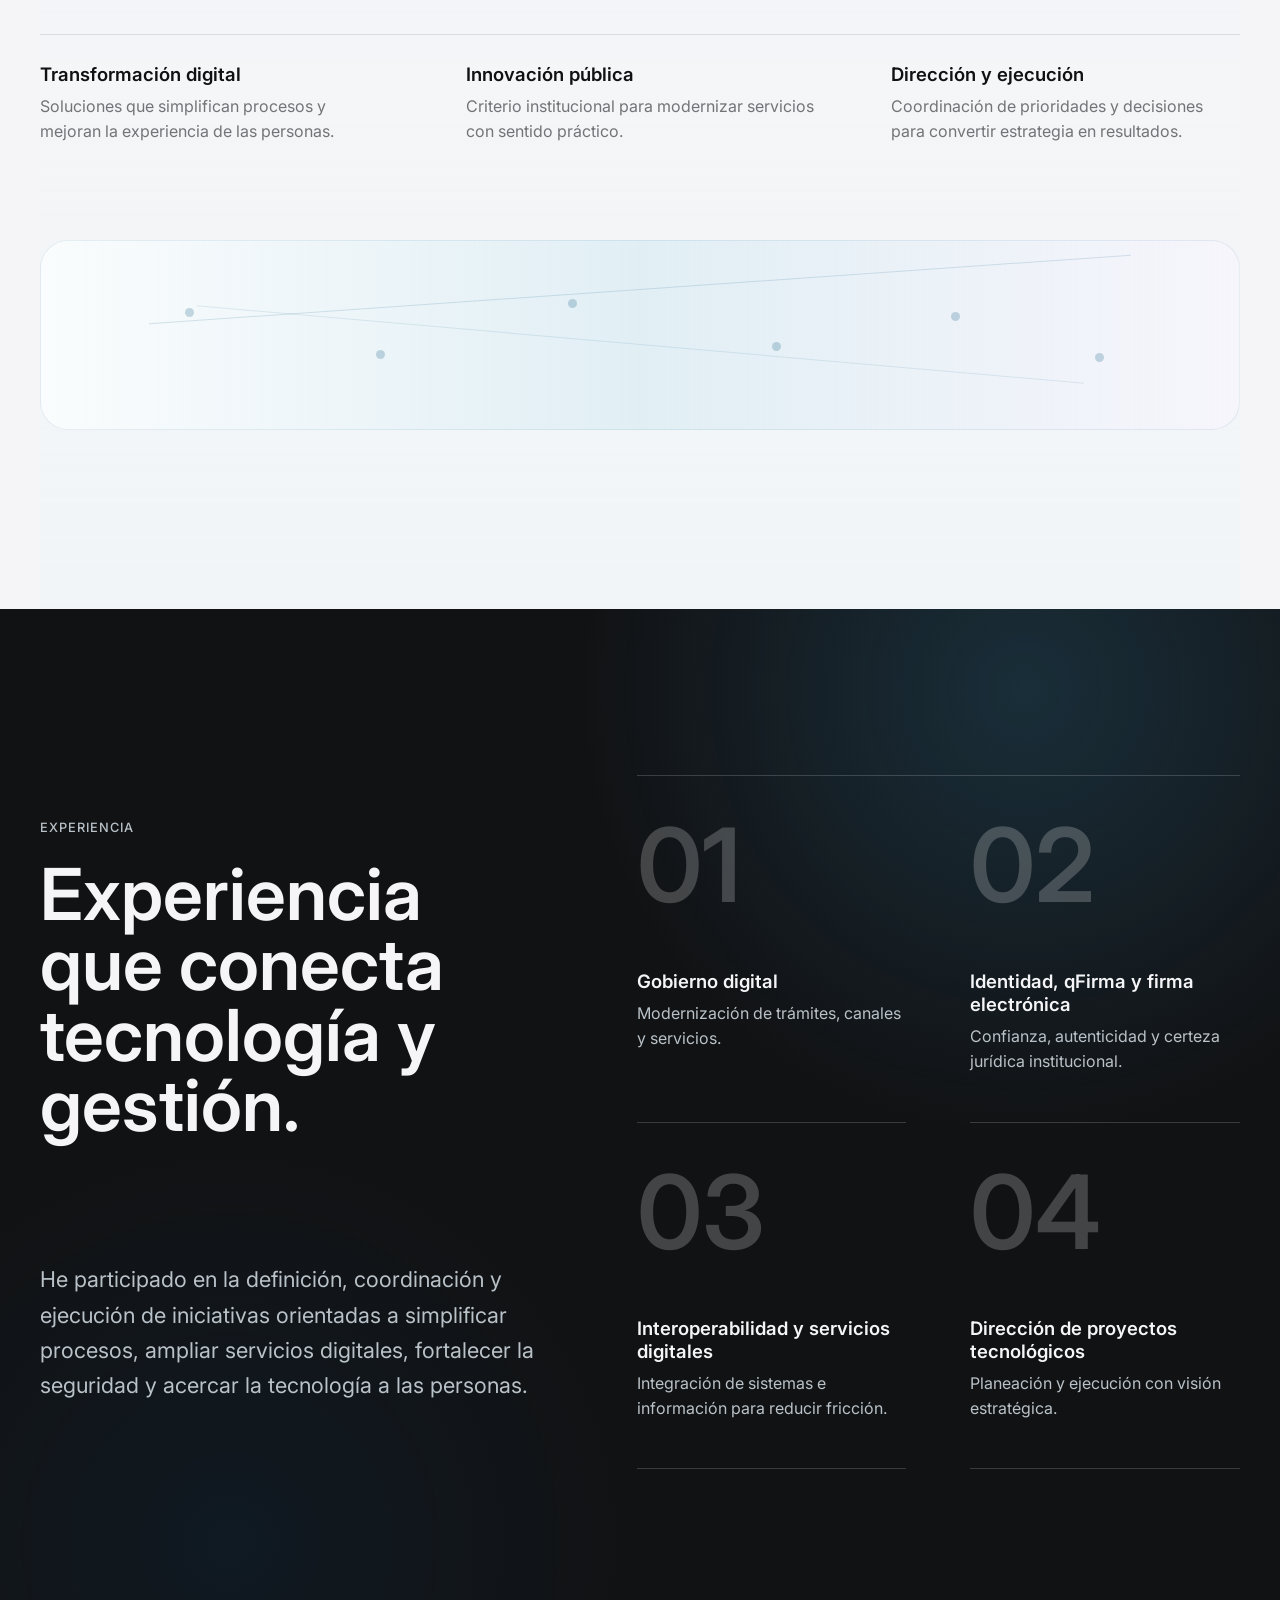
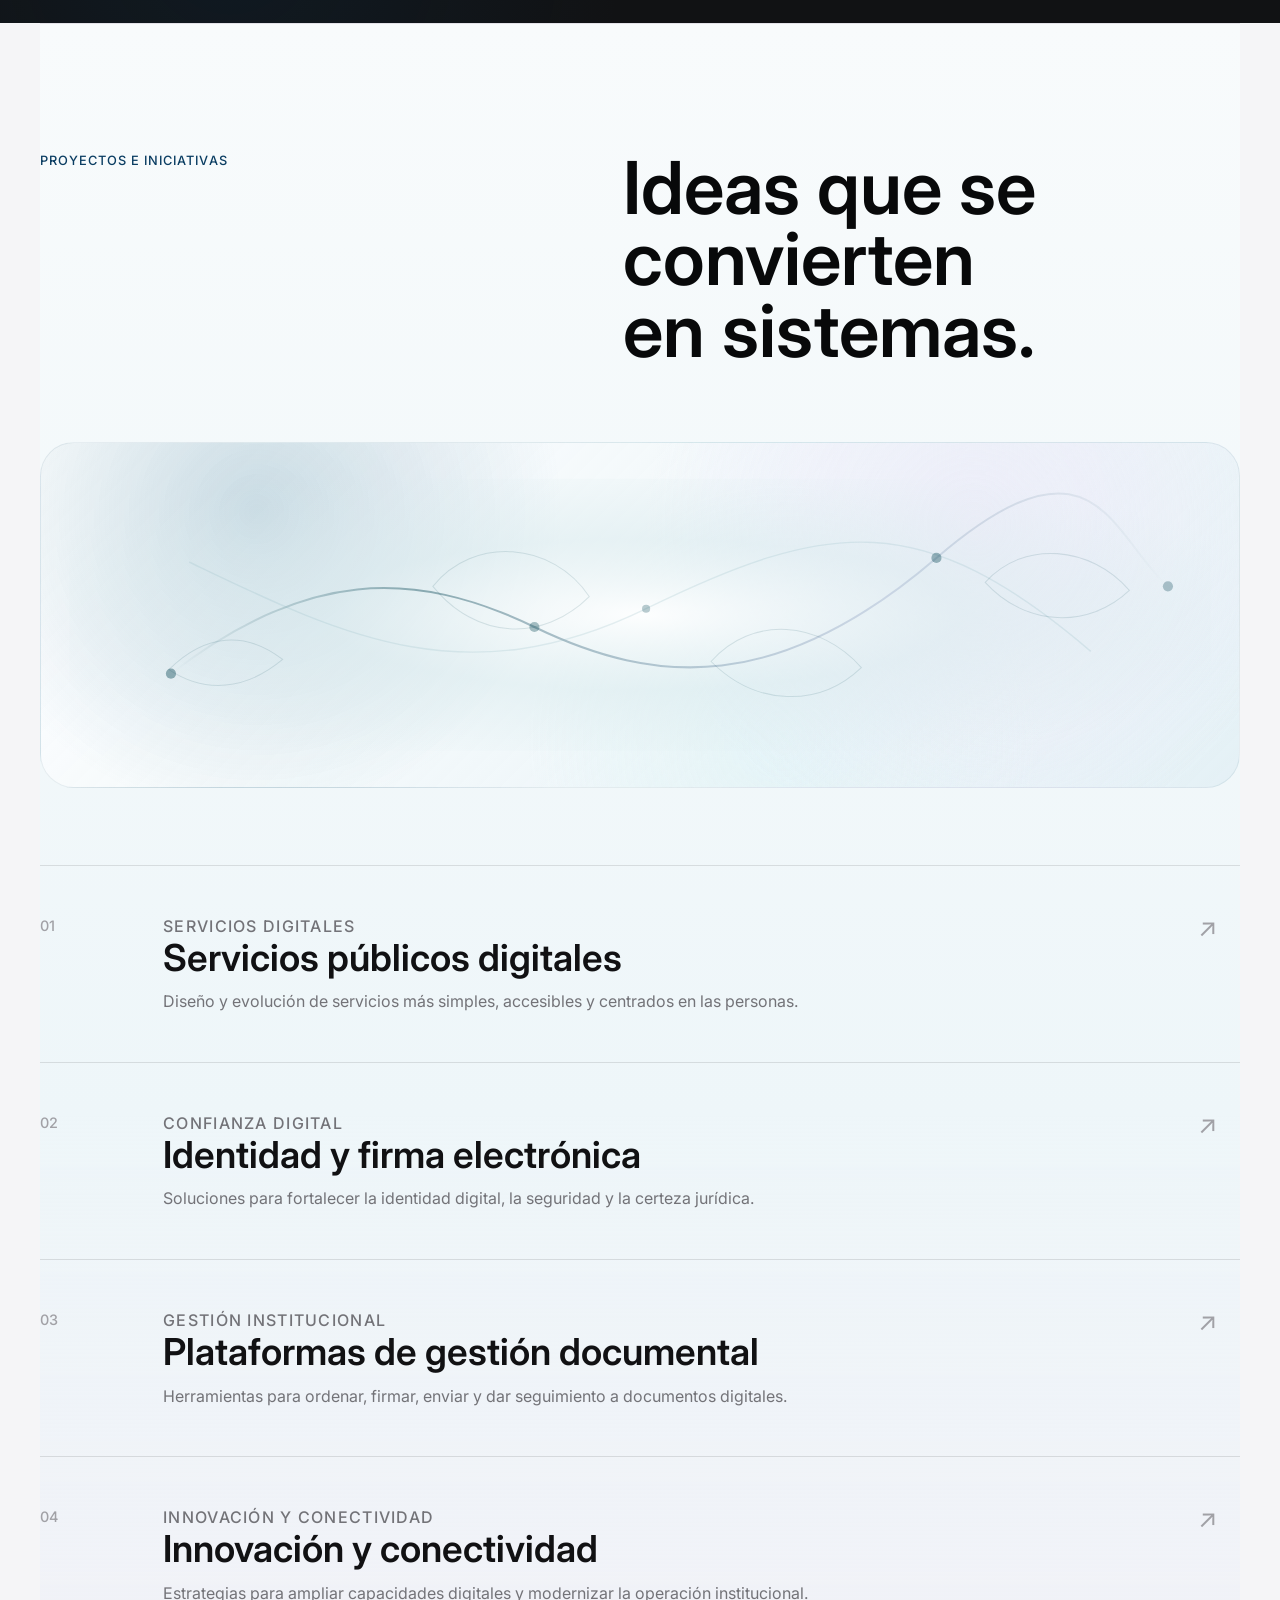
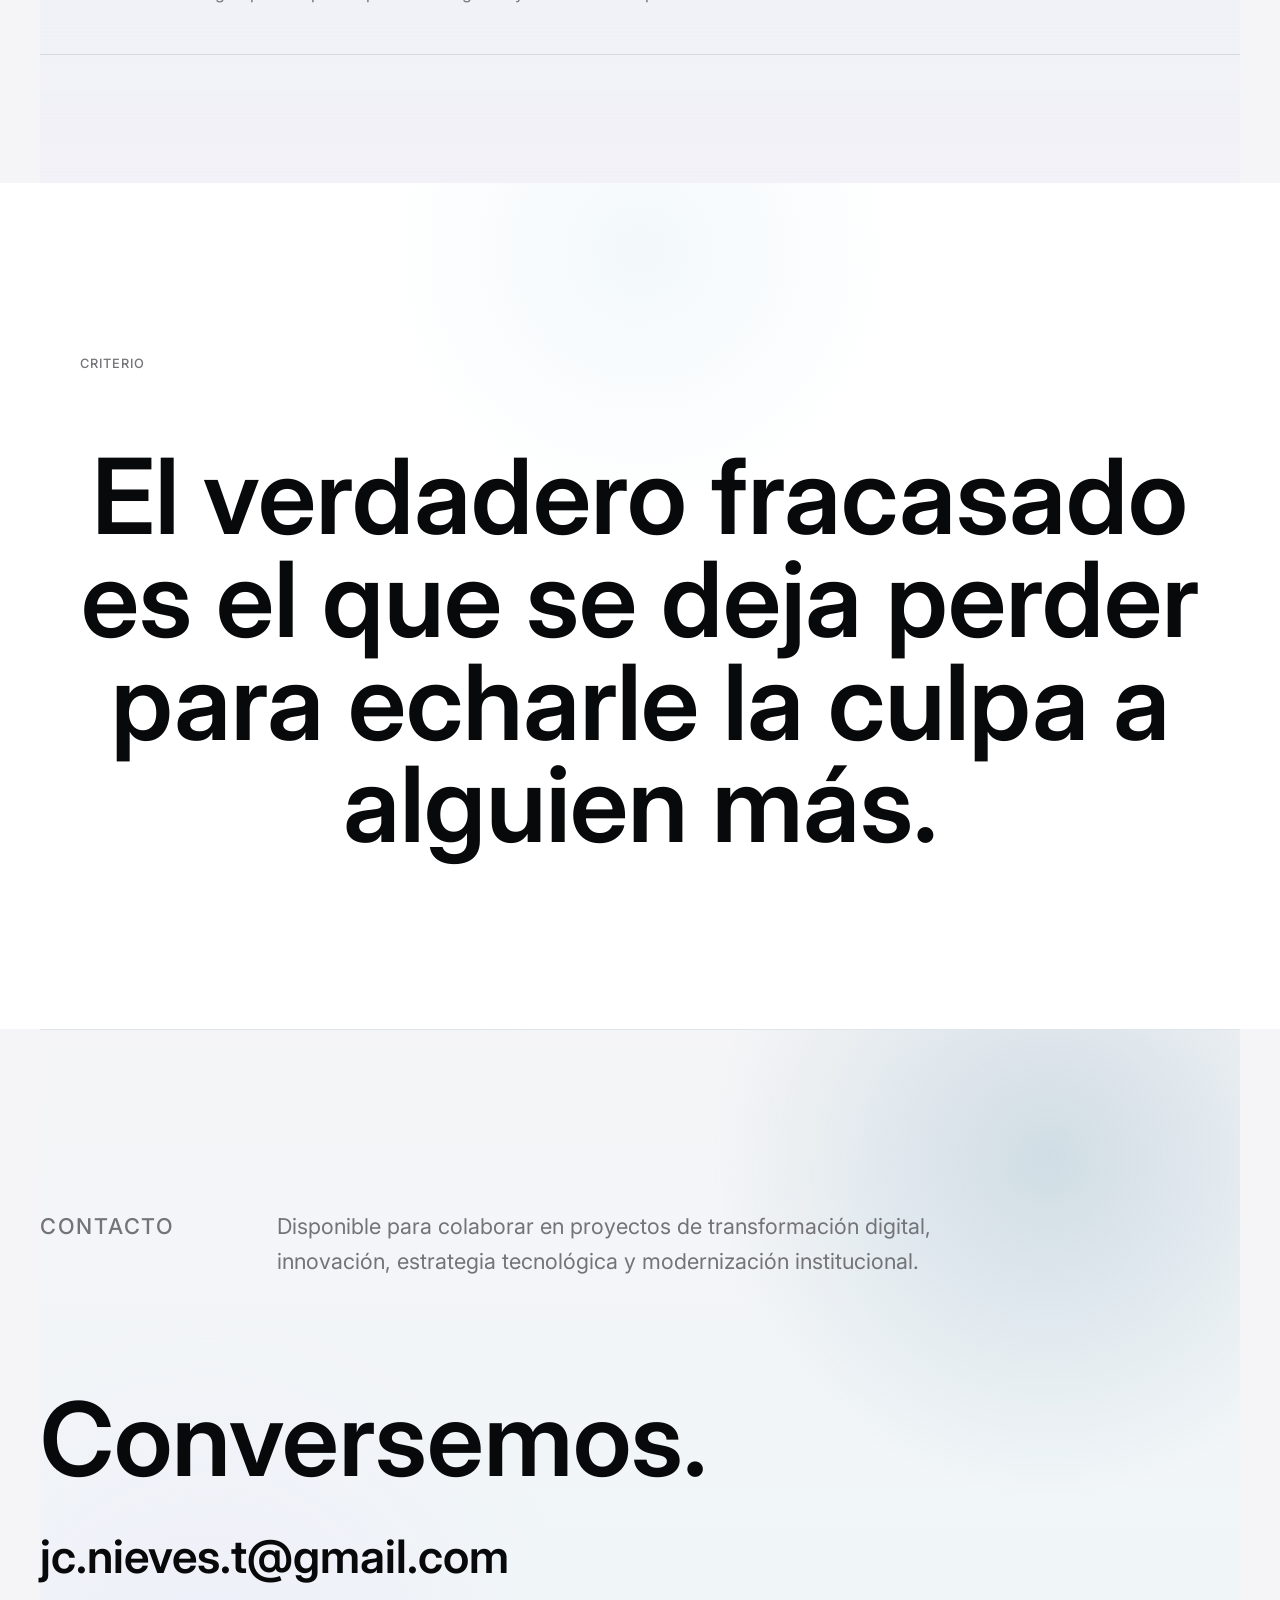
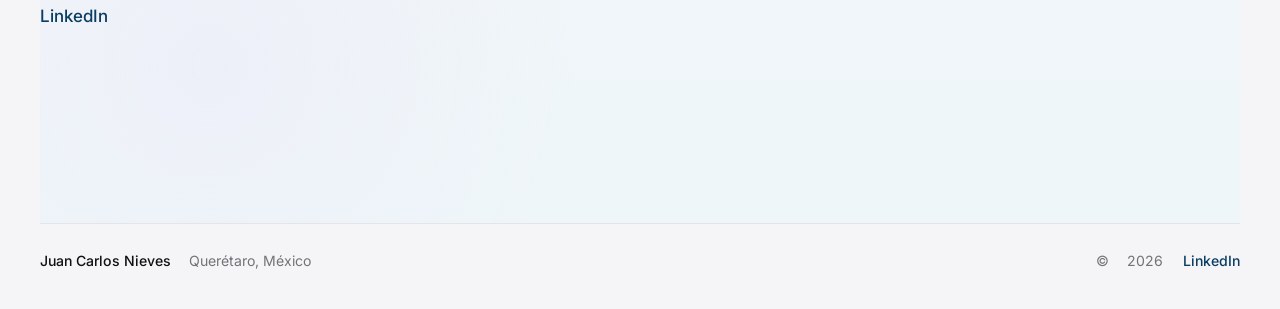
==== commit 27a3264f: "Replace hero orb with portrait" ====
--- a/index.html
+++ b/index.html
@@ -104,12 +104,9 @@
           </div>
         </div>
 
-        <div class="hero-visual reveal" aria-hidden="true">
-          <div class="orb">
-            <span class="orb-ring"></span>
-            <span class="orb-ring"></span>
-            <span class="orb-signal"></span>
-            <span class="orb-core">JCN</span>
+        <div class="hero-visual reveal">
+          <div class="hero-portrait">
+            <img src="assets/juan-carlos-nieves-portrait.jpg" alt="Retrato ilustrado de Juan Carlos Nieves" />
           </div>
         </div>
       </section>
--- a/styles.css
+++ b/styles.css
@@ -1,21 +1,29 @@
 :root {
   --bg: #f5f5f7;
+  --background: #f5f5f7;
   --surface: #ffffff;
   --surface-soft: #fbfbfd;
   --ink: #08090a;
-  --text: #1d1d1f;
-  --muted: #6e6e73;
+  --text: #111113;
+  --muted: #737378;
   --soft: #a1a1a6;
   --line: rgba(29, 29, 31, 0.12);
   --line-soft: rgba(29, 29, 31, 0.075);
-  --accent: #0a4856;
-  --accent-soft: #dcecef;
-  --accent-light: #edf5f6;
+  --blue-deep: #0a3d62;
+  --blue-mineral: #2c6e8f;
+  --blue-soft: #dcecf3;
+  --blue-pale: #eef6f9;
+  --cyan-soft: #ddf3f5;
+  --lavender-soft: #eceaf8;
+  --green-soft: #e5f1ec;
+  --accent: var(--blue-deep);
+  --accent-soft: var(--blue-soft);
+  --accent-light: var(--blue-pale);
   --mineral: #b8cdd3;
-  --lavender: #e8e5f3;
-  --dark: #090a0c;
+  --lavender: var(--lavender-soft);
+  --dark: #111214;
   --dark-text: #f5f5f7;
-  --dark-muted: #a8a8ad;
+  --dark-muted: #b9c2c8;
   --max: 1280px;
   --reading: 720px;
   --header-height: 54px;
@@ -53,7 +61,7 @@
 }
 
 a:hover {
-  color: var(--accent);
+  color: var(--blue-deep);
 }
 
 :focus-visible {
@@ -110,7 +118,7 @@
 
 .site-header.is-scrolled {
   min-height: 50px;
-  border-color: var(--line-soft);
+  border-color: rgba(44, 110, 143, 0.16);
   background: rgba(245, 245, 247, 0.86);
 }
 
@@ -156,7 +164,7 @@
   right: 0;
   bottom: -8px;
   height: 1px;
-  background: var(--accent);
+  background: var(--blue-mineral);
   opacity: 0;
   transform: scaleX(0.7);
   transition: opacity 220ms var(--ease), transform 220ms var(--ease);
@@ -164,7 +172,7 @@
 
 .nav-link:hover,
 .nav-link.is-active {
-  color: var(--ink);
+  color: var(--blue-deep);
 }
 
 .nav-link.is-active::after {
@@ -310,13 +318,13 @@
 }
 
 .button-primary:hover {
-  background: var(--accent);
+  background: var(--blue-deep);
   color: #fff;
   transform: translateY(-1px);
 }
 
 .text-link {
-  color: var(--accent);
+  color: var(--blue-mineral);
 }
 
 .text-link:hover {
@@ -329,77 +337,64 @@
   justify-self: center;
   display: grid;
   place-items: center;
-  width: min(100%, 390px);
+  width: min(100%, 460px);
   min-width: 0;
 }
 
-.orb {
-  position: relative;
-  width: clamp(210px, 25vw, 340px);
-  aspect-ratio: 1;
-  display: grid;
-  place-items: center;
-  border-radius: 50%;
-  background:
-    radial-gradient(circle at 34% 24%, rgba(255, 255, 255, 0.98), rgba(255, 255, 255, 0.7) 22%, rgba(220, 236, 239, 0.58) 42%, rgba(10, 72, 86, 0.18) 68%, rgba(255, 255, 255, 0) 74%),
-    conic-gradient(from 210deg, rgba(232, 229, 243, 0.48), rgba(184, 205, 211, 0.5), rgba(255, 255, 255, 0.55), rgba(220, 236, 239, 0.38), rgba(232, 229, 243, 0.48)),
-    linear-gradient(145deg, rgba(255, 255, 255, 0.94), rgba(232, 236, 237, 0.52));
-  box-shadow:
-    inset -28px -36px 72px rgba(10, 72, 86, 0.13),
-    inset 24px 26px 58px rgba(255, 255, 255, 0.76),
-    0 26px 76px rgba(29, 29, 31, 0.11);
-}
-
-.orb::before {
+.hero-visual::before {
   content: "";
   position: absolute;
-  inset: 13%;
-  border: 1px solid rgba(255, 255, 255, 0.64);
-  border-radius: inherit;
-}
-
-.orb::after {
+  inset: -12% -18%;
+  border-radius: 45% 55% 58% 42% / 48% 42% 58% 52%;
+  background:
+    radial-gradient(circle at 50% 44%, rgba(44, 110, 143, 0.18), transparent 64%),
+    radial-gradient(circle at 28% 72%, rgba(221, 243, 245, 0.48), transparent 42%),
+    radial-gradient(circle at 78% 22%, rgba(236, 234, 248, 0.52), transparent 38%);
+  filter: blur(2px);
+}
+
+.hero-portrait {
+  position: relative;
+  width: clamp(340px, 30vw, 460px);
+  max-width: 100%;
+  aspect-ratio: 0.82;
+  overflow: hidden;
+  border: 1px solid rgba(255, 255, 255, 0.52);
+  border-radius: 42px;
+  background: rgba(255, 255, 255, 0.34);
+  box-shadow:
+    0 34px 100px rgba(10, 61, 98, 0.16),
+    0 12px 34px rgba(29, 29, 31, 0.08);
+}
+
+.hero-portrait::before {
   content: "";
   position: absolute;
-  width: 52%;
-  height: 16%;
-  bottom: -17%;
-  border-radius: 50%;
-  background: rgba(29, 29, 31, 0.13);
-  filter: blur(22px);
-}
-
-.orb-ring {
+  z-index: 1;
+  inset: 0;
+  pointer-events: none;
+  background:
+    linear-gradient(90deg, rgba(238, 246, 249, 0.28), transparent 22%, transparent 78%, rgba(236, 234, 248, 0.22)),
+    linear-gradient(180deg, rgba(245, 245, 247, 0.2), transparent 18%, transparent 78%, rgba(245, 245, 247, 0.38));
+}
+
+.hero-portrait::after {
+  content: "";
   position: absolute;
-  inset: 17%;
-  border: 1px solid rgba(10, 72, 86, 0.16);
-  border-radius: 42% 58% 54% 46% / 48% 45% 55% 52%;
-  transform: rotate(-18deg);
-}
-
-.orb-ring:nth-child(2) {
-  inset: 27%;
-  border-color: rgba(255, 255, 255, 0.62);
-  transform: rotate(24deg);
-}
-
-.orb-signal {
-  position: absolute;
-  inset: 10%;
-  border-radius: inherit;
-  background:
-    radial-gradient(circle at 70% 30%, rgba(10, 72, 86, 0.32) 0 2px, transparent 3px),
-    radial-gradient(circle at 28% 64%, rgba(10, 72, 86, 0.22) 0 2px, transparent 3px),
-    linear-gradient(125deg, transparent 0 43%, rgba(10, 72, 86, 0.12) 43.4% 44%, transparent 44.5% 100%);
-  opacity: 0.7;
-}
-
-.orb-core {
-  position: relative;
-  color: rgba(29, 29, 31, 0.54);
-  font-size: clamp(2.5rem, 4.8vw, 4.5rem);
-  font-weight: 600;
-  letter-spacing: 0;
+  inset: 0;
+  pointer-events: none;
+  box-shadow: inset 0 0 0 1px rgba(255, 255, 255, 0.24);
+}
+
+.hero-portrait img {
+  display: block;
+  width: 100%;
+  height: 100%;
+  object-fit: cover;
+  object-position: center 38%;
+  filter: saturate(0.82) contrast(0.94) brightness(1.03);
+  -webkit-mask-image: linear-gradient(to bottom, transparent 0%, black 5%, black 92%, transparent 100%);
+  mask-image: linear-gradient(to bottom, transparent 0%, black 5%, black 92%, transparent 100%);
 }
 
 .profile,
@@ -408,6 +403,12 @@
   min-height: 86svh;
   padding: clamp(118px, 14vw, 190px) 0;
   border-top: 1px solid var(--line-soft);
+}
+
+.profile {
+  background:
+    radial-gradient(circle at 88% 8%, rgba(221, 243, 245, 0.46), transparent 30%),
+    linear-gradient(180deg, rgba(255, 255, 255, 0), rgba(238, 246, 249, 0.42));
 }
 
 .section-heading {
@@ -465,9 +466,9 @@
   border-radius: 28px;
   overflow: hidden;
   background:
-    linear-gradient(90deg, rgba(237, 245, 246, 0.25), rgba(220, 236, 239, 0.82), rgba(232, 229, 243, 0.32)),
+    linear-gradient(90deg, rgba(238, 246, 249, 0.3), rgba(220, 236, 243, 0.86), rgba(236, 234, 248, 0.46)),
     var(--surface);
-  border: 1px solid rgba(10, 72, 86, 0.08);
+  border: 1px solid rgba(44, 110, 143, 0.1);
 }
 
 .profile-visual::before,
@@ -475,7 +476,7 @@
   content: "";
   position: absolute;
   inset: 26% 9%;
-  border-top: 1px solid rgba(10, 72, 86, 0.16);
+  border-top: 1px solid rgba(44, 110, 143, 0.18);
   transform: skewY(-4deg);
 }
 
@@ -490,7 +491,7 @@
   width: 9px;
   height: 9px;
   border-radius: 50%;
-  background: var(--accent);
+  background: var(--blue-mineral);
   opacity: 0.26;
 }
 
@@ -535,7 +536,8 @@
   align-items: center;
   border-top: 0;
   background:
-    radial-gradient(circle at 80% 8%, rgba(98, 130, 138, 0.22), transparent 32%),
+    radial-gradient(circle at 80% 8%, rgba(44, 110, 143, 0.3), transparent 32%),
+    radial-gradient(circle at 18% 92%, rgba(10, 61, 98, 0.18), transparent 28%),
     var(--dark);
   color: var(--dark-text);
 }
@@ -596,7 +598,7 @@
 .projects {
   min-height: auto;
   padding-block: clamp(80px, 10vw, 140px);
-  background: linear-gradient(180deg, #f7fafb 0%, var(--accent-light) 100%);
+  background: linear-gradient(180deg, #f8fbfc 0%, var(--blue-pale) 62%, rgba(236, 234, 248, 0.36) 100%);
 }
 
 .projects .section-heading {
@@ -620,9 +622,10 @@
   border-radius: 34px;
   overflow: hidden;
   background:
-    radial-gradient(circle at 18% 20%, rgba(184, 205, 211, 0.5), transparent 30%),
-    radial-gradient(circle at 78% 24%, rgba(232, 229, 243, 0.72), transparent 34%),
-    linear-gradient(135deg, rgba(255, 255, 255, 0.88), rgba(220, 236, 239, 0.56));
+    radial-gradient(circle at 18% 20%, rgba(44, 110, 143, 0.24), transparent 30%),
+    radial-gradient(circle at 78% 24%, rgba(236, 234, 248, 0.78), transparent 34%),
+    radial-gradient(circle at 62% 86%, rgba(221, 243, 245, 0.54), transparent 32%),
+    linear-gradient(135deg, rgba(255, 255, 255, 0.9), rgba(220, 236, 243, 0.62));
 }
 
 .projects-visual svg {
@@ -649,7 +652,7 @@
 }
 
 .project-item:hover {
-  border-color: rgba(10, 72, 86, 0.24);
+  border-color: rgba(44, 110, 143, 0.28);
 }
 
 .project-tag {
@@ -690,7 +693,9 @@
   justify-content: center;
   padding: clamp(118px, 13vw, 190px) max(40px, calc((100vw - var(--max)) / 2));
   border-top: 0;
-  background: var(--surface);
+  background:
+    radial-gradient(circle at 50% 8%, rgba(220, 236, 243, 0.36), transparent 26%),
+    var(--surface);
 }
 
 .manifesto .section-kicker {
@@ -717,8 +722,9 @@
   min-height: 84svh;
   padding-bottom: clamp(130px, 15vw, 210px);
   background:
-    radial-gradient(circle at 84% 16%, rgba(184, 205, 211, 0.34), transparent 28%),
-    linear-gradient(180deg, var(--bg), var(--accent-light));
+    radial-gradient(circle at 84% 16%, rgba(44, 110, 143, 0.18), transparent 28%),
+    radial-gradient(circle at 14% 80%, rgba(236, 234, 248, 0.52), transparent 30%),
+    linear-gradient(180deg, var(--bg), var(--blue-pale));
 }
 
 .contact-intro {
@@ -848,8 +854,8 @@
     max-width: 15ch;
   }
 
-  .orb {
-    width: min(42vw, 300px);
+  .hero-portrait {
+    width: min(58vw, 360px);
   }
 
   .contact-main h2 {
@@ -941,8 +947,13 @@
     margin-top: 30px;
   }
 
-  .orb {
-    width: min(72vw, 260px);
+  .hero-visual {
+    padding-top: 40px;
+  }
+
+  .hero-portrait {
+    width: min(82vw, 340px);
+    border-radius: 34px;
   }
 
   .profile,
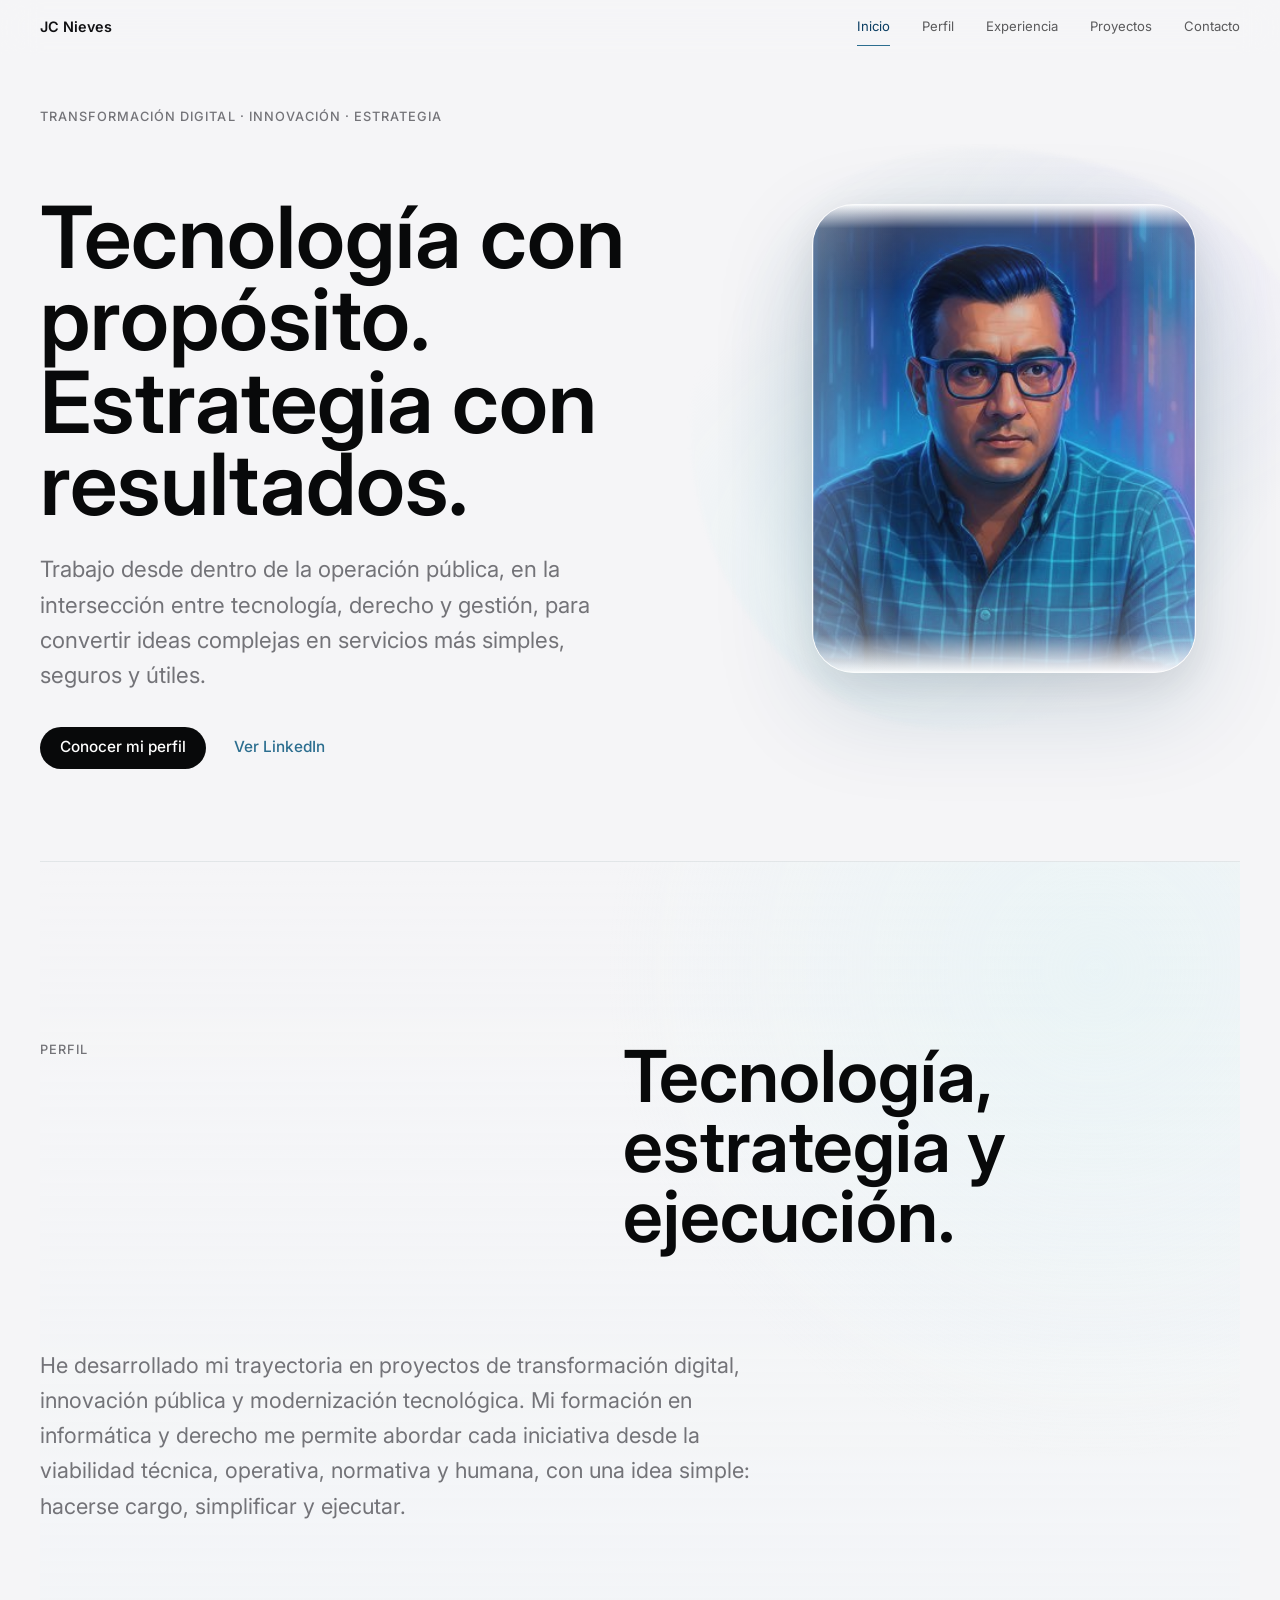
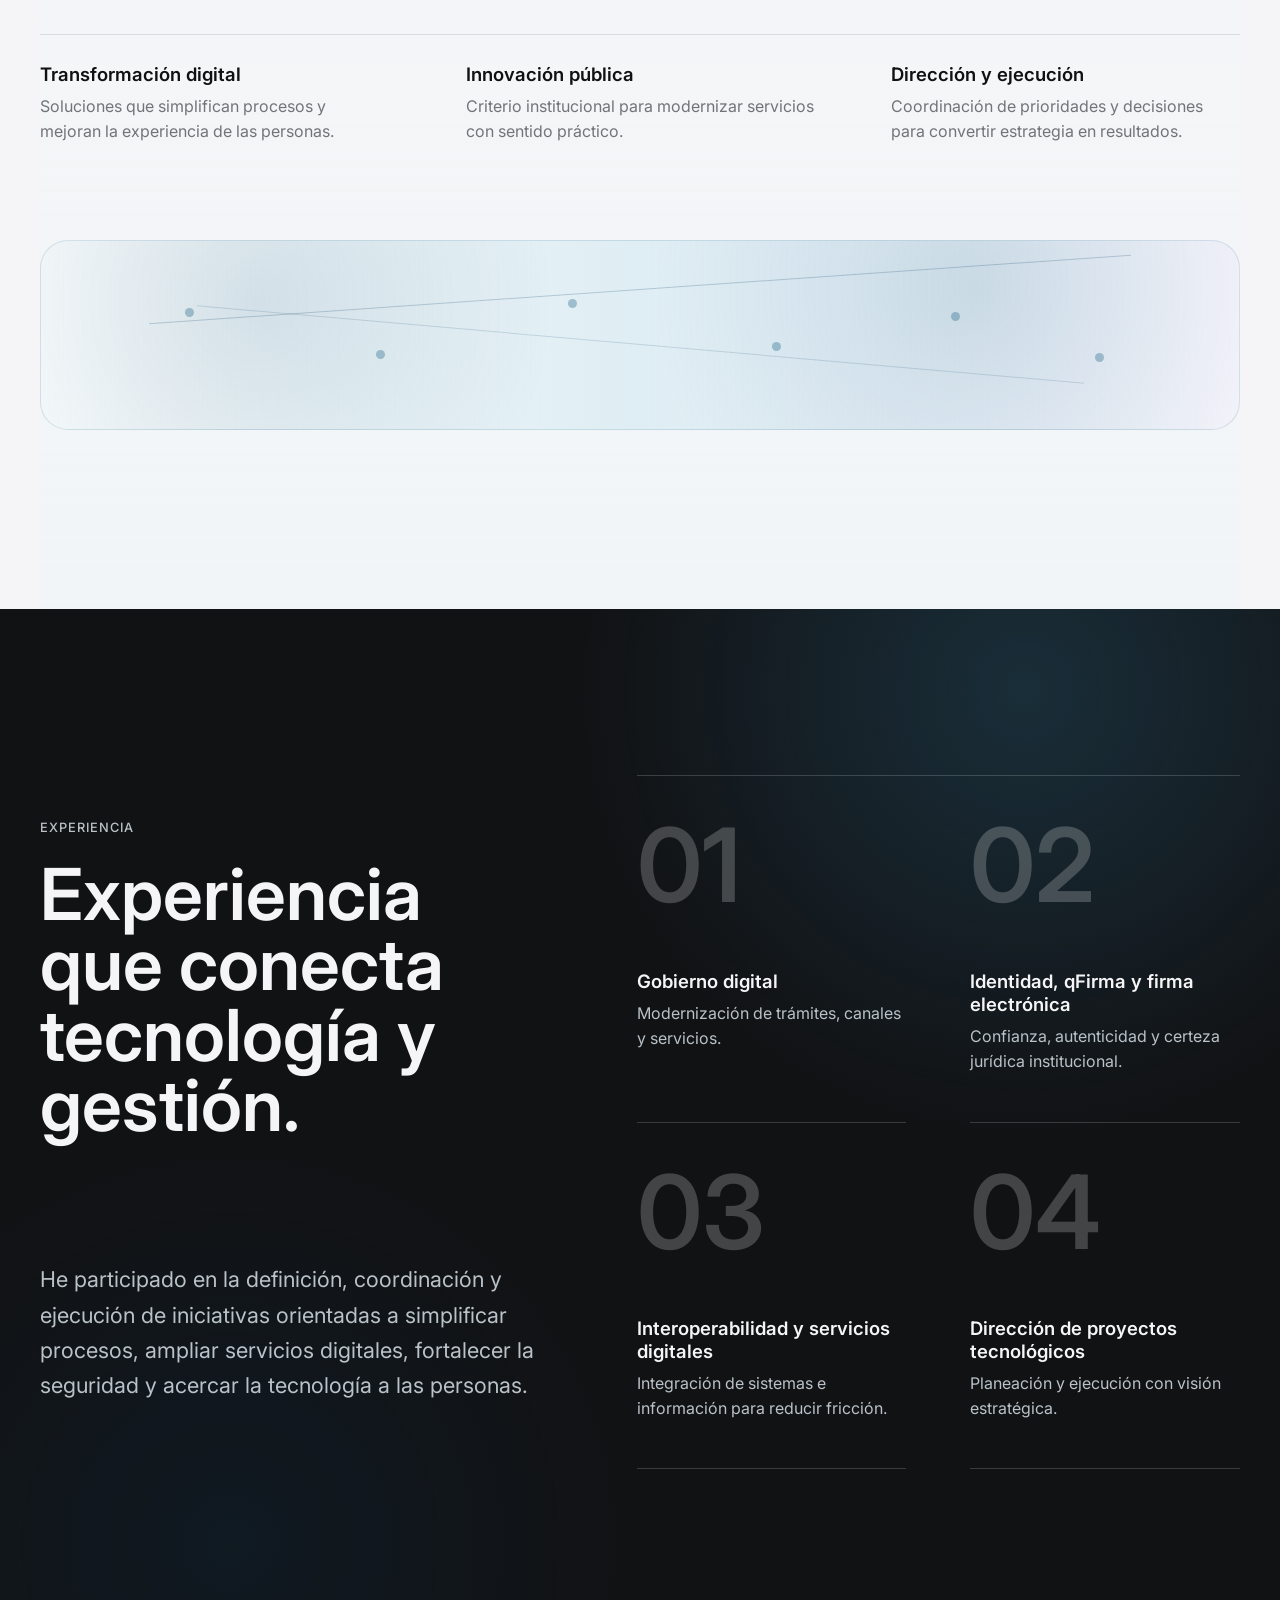
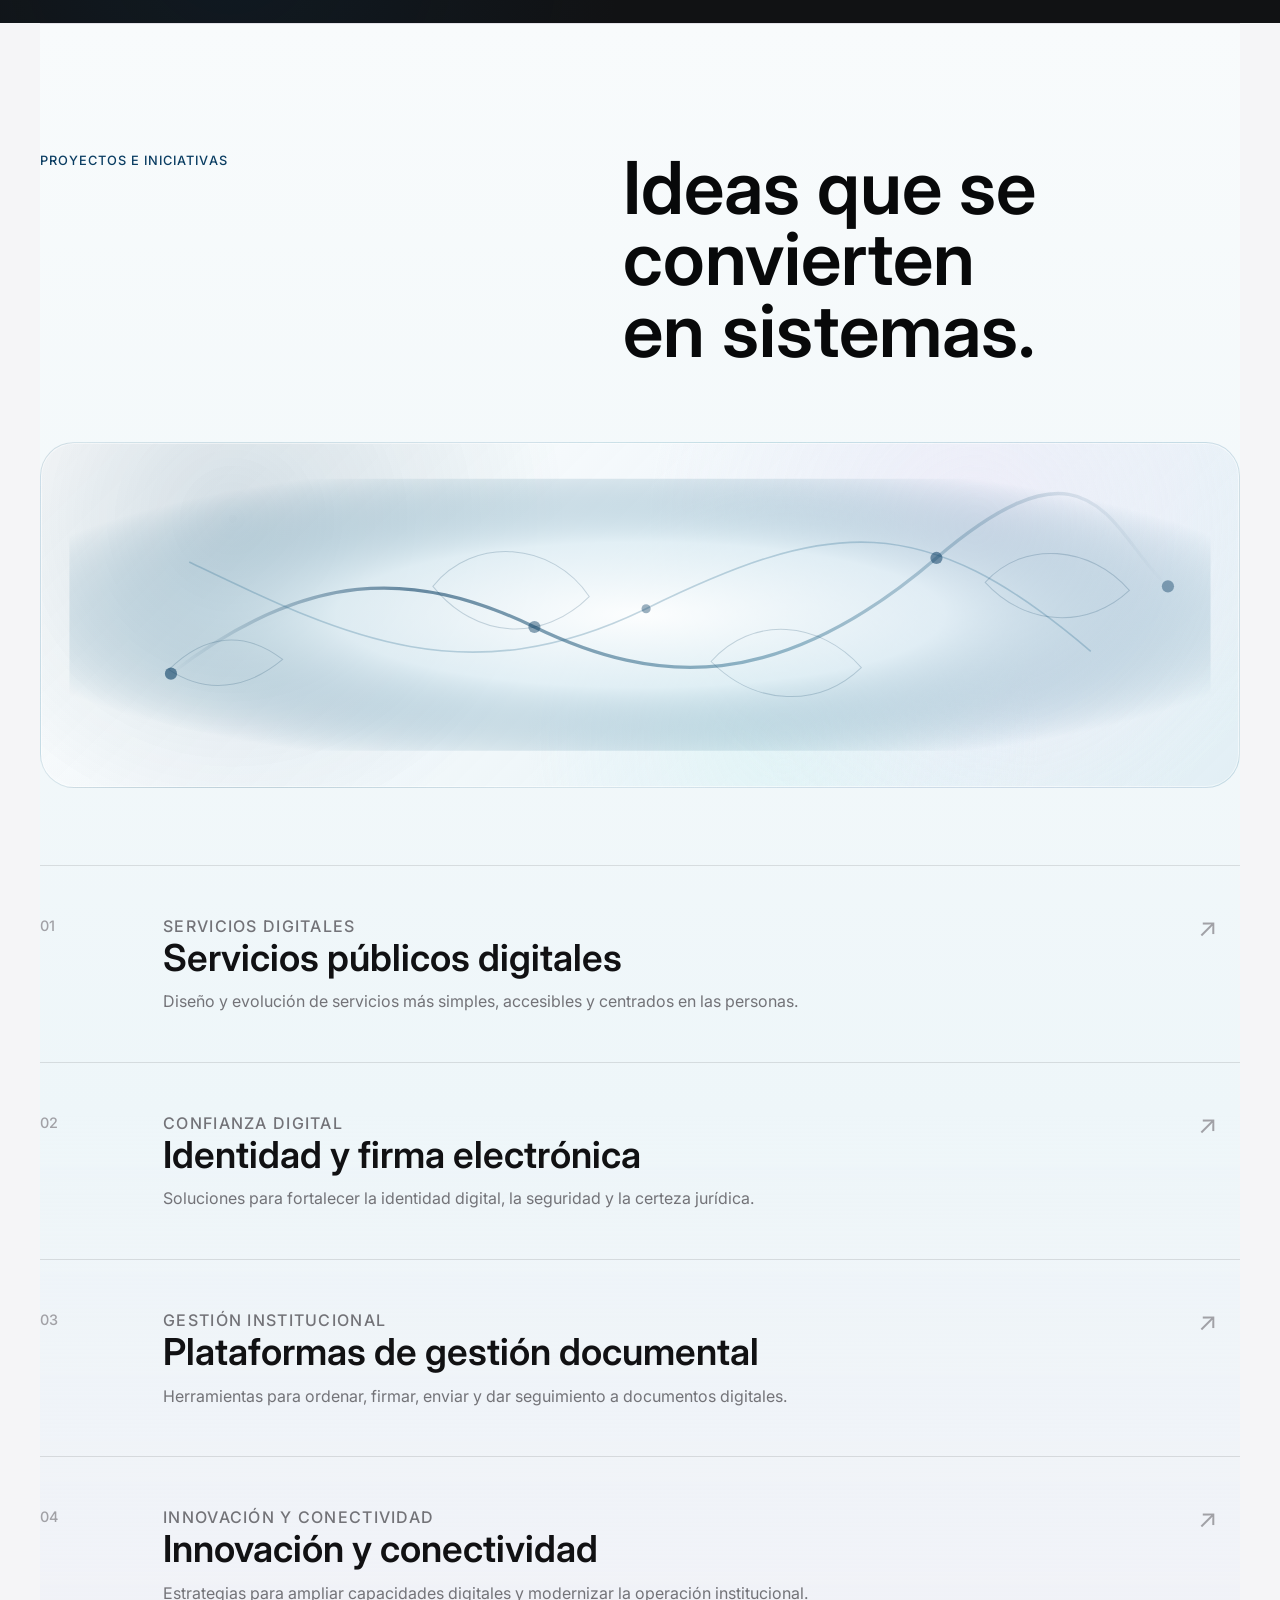
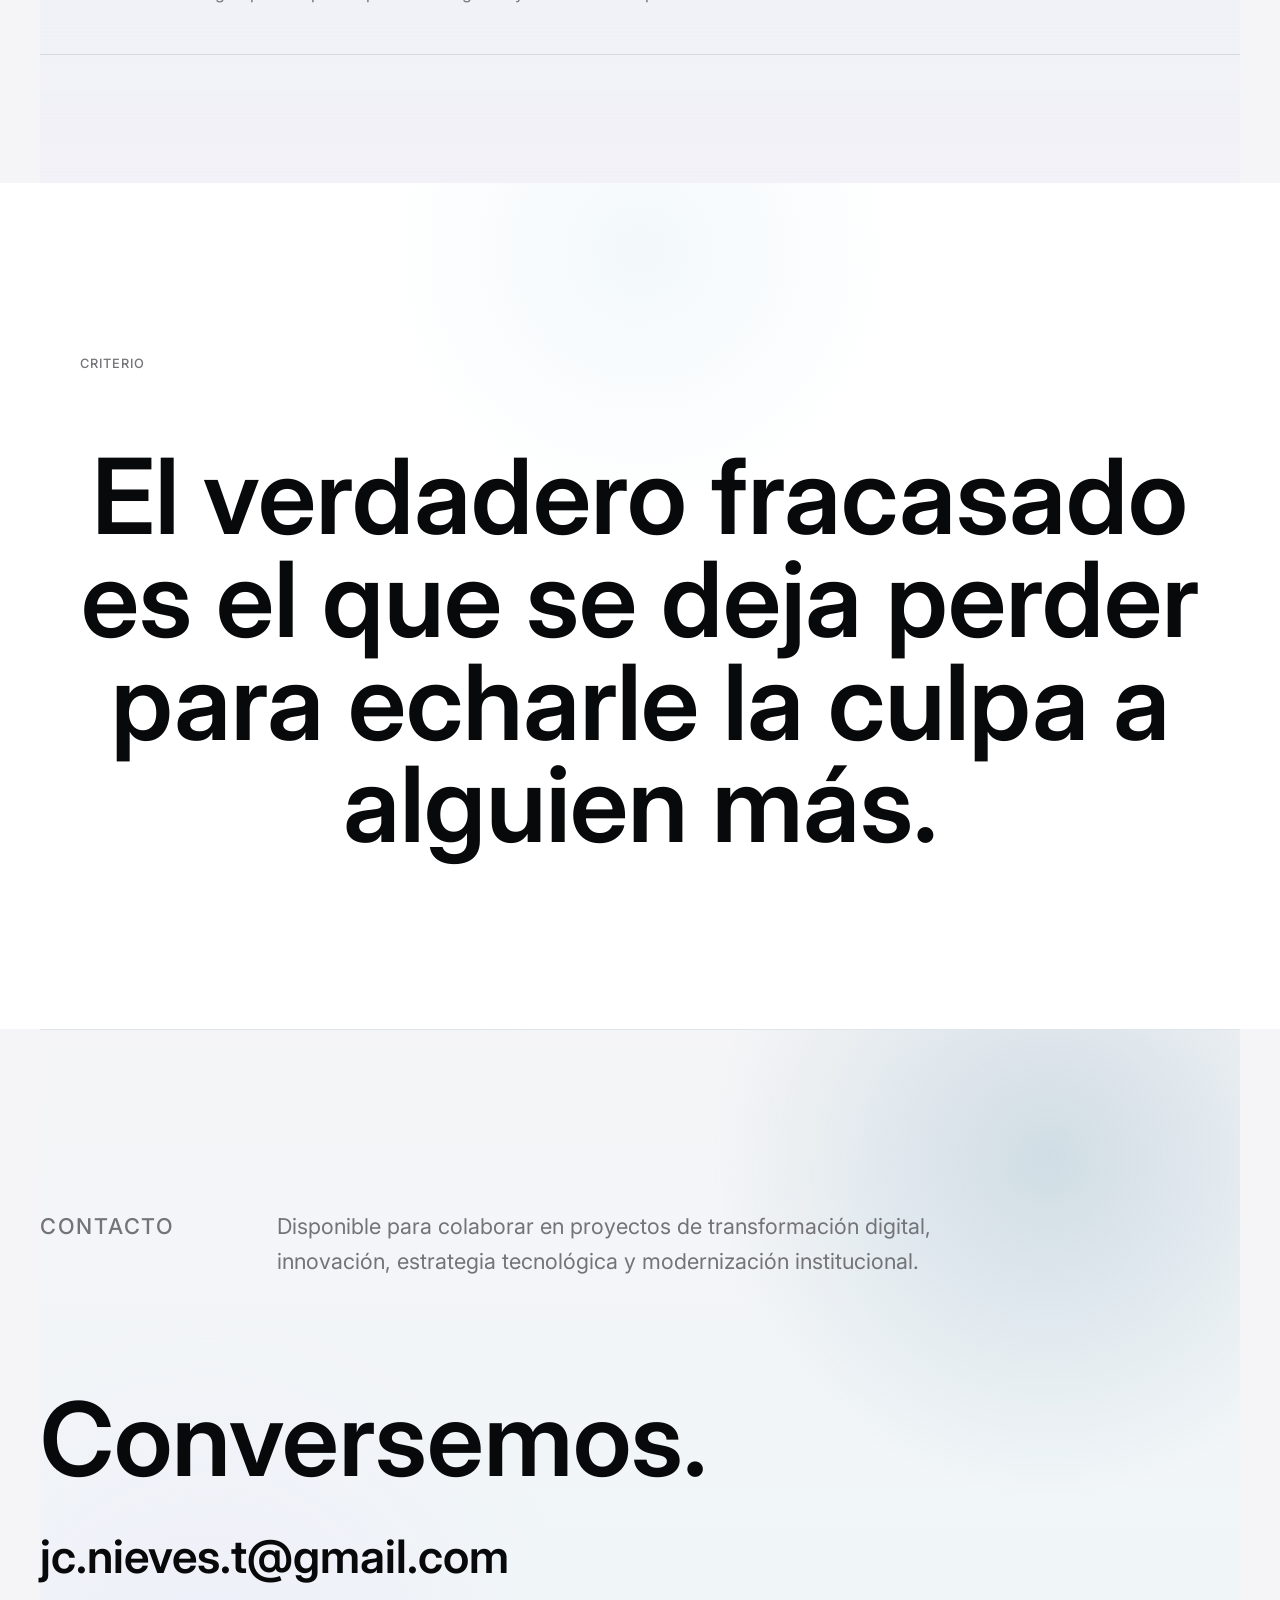
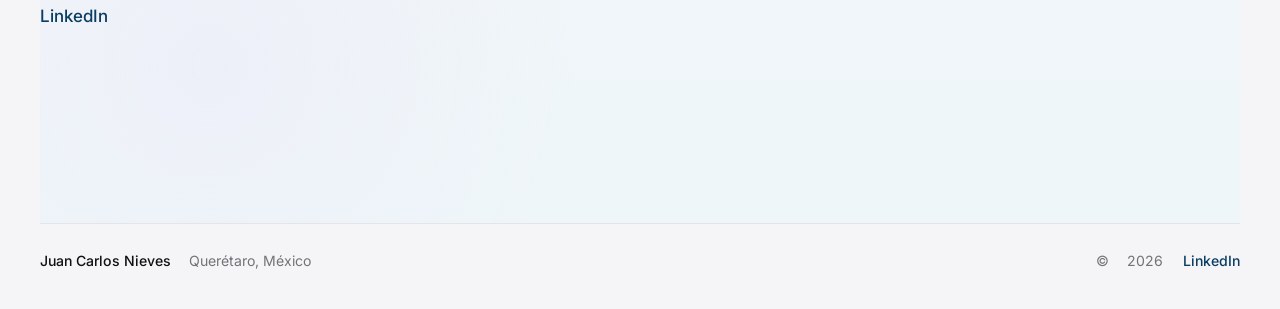
==== commit a4a2dbe9: "Harmonize abstract visuals with portrait" ====
--- a/index.html
+++ b/index.html
@@ -199,32 +199,32 @@
           <svg viewBox="0 0 1180 320" role="presentation" focusable="false">
             <defs>
               <linearGradient id="projectLine" x1="0" x2="1" y1="0" y2="0">
-                <stop offset="0" stop-color="#0a4856" stop-opacity="0" />
-                <stop offset="0.25" stop-color="#0a4856" stop-opacity="0.42" />
-                <stop offset="0.72" stop-color="#7f90b9" stop-opacity="0.28" />
-                <stop offset="1" stop-color="#0a4856" stop-opacity="0" />
+                <stop offset="0" stop-color="#0a3d62" stop-opacity="0" />
+                <stop offset="0.24" stop-color="#0a3d62" stop-opacity="0.58" />
+                <stop offset="0.62" stop-color="#2c6e8f" stop-opacity="0.46" />
+                <stop offset="1" stop-color="#0a3d62" stop-opacity="0" />
               </linearGradient>
               <radialGradient id="projectGlow" cx="50%" cy="50%" r="58%">
                 <stop offset="0" stop-color="#ffffff" stop-opacity="0.88" />
-                <stop offset="0.48" stop-color="#dcecef" stop-opacity="0.56" />
-                <stop offset="1" stop-color="#dcecef" stop-opacity="0" />
+                <stop offset="0.46" stop-color="#dcecf3" stop-opacity="0.72" />
+                <stop offset="1" stop-color="#2c6e8f" stop-opacity="0" />
               </radialGradient>
             </defs>
             <rect x="28" y="26" width="1124" height="268" rx="42" fill="url(#projectGlow)" />
-            <path d="M128 218 C260 116 366 114 486 172 S726 238 882 104 S1054 82 1110 132" fill="none" stroke="url(#projectLine)" stroke-width="2" />
-            <path d="M146 108 C292 178 416 242 596 154 S868 54 1034 196" fill="none" stroke="#8fb7bf" stroke-opacity=".22" stroke-width="1.4" />
-            <g fill="none" stroke="#0a4856" stroke-opacity=".13">
+            <path d="M128 218 C260 116 366 114 486 172 S726 238 882 104 S1054 82 1110 132" fill="none" stroke="url(#projectLine)" stroke-width="3.2" />
+            <path d="M146 108 C292 178 416 242 596 154 S868 54 1034 196" fill="none" stroke="#2c6e8f" stroke-opacity=".28" stroke-width="1.6" />
+            <g fill="none" stroke="#0a3d62" stroke-opacity=".2">
               <path d="M126 214 C162 178 202 176 238 204 C202 234 162 238 126 214Z" />
               <path d="M386 132 C426 82 504 88 540 142 C494 188 428 184 386 132Z" />
               <path d="M660 206 C700 160 768 166 808 212 C766 252 704 250 660 206Z" />
               <path d="M930 128 C968 86 1034 92 1072 136 C1032 174 970 172 930 128Z" />
             </g>
-            <g fill="#0a4856">
-              <circle cx="128" cy="218" r="5" opacity=".42" />
-              <circle cx="486" cy="172" r="5" opacity=".34" />
-              <circle cx="882" cy="104" r="5" opacity=".38" />
-              <circle cx="1110" cy="132" r="5" opacity=".3" />
-              <circle cx="596" cy="154" r="4" opacity=".28" />
+            <g fill="#0a3d62">
+              <circle cx="128" cy="218" r="6" opacity=".58" />
+              <circle cx="486" cy="172" r="6" opacity=".46" />
+              <circle cx="882" cy="104" r="6" opacity=".52" />
+              <circle cx="1110" cy="132" r="6" opacity=".42" />
+              <circle cx="596" cy="154" r="4.5" opacity=".4" />
             </g>
           </svg>
         </div>
--- a/styles.css
+++ b/styles.css
@@ -466,9 +466,11 @@
   border-radius: 28px;
   overflow: hidden;
   background:
-    linear-gradient(90deg, rgba(238, 246, 249, 0.3), rgba(220, 236, 243, 0.86), rgba(236, 234, 248, 0.46)),
+    radial-gradient(circle at 18% 32%, rgba(10, 61, 98, 0.12), transparent 30%),
+    radial-gradient(circle at 78% 24%, rgba(44, 110, 143, 0.18), transparent 34%),
+    linear-gradient(90deg, rgba(238, 246, 249, 0.42), rgba(220, 236, 243, 0.92), rgba(236, 234, 248, 0.5)),
     var(--surface);
-  border: 1px solid rgba(44, 110, 143, 0.1);
+  border: 1px solid rgba(44, 110, 143, 0.16);
 }
 
 .profile-visual::before,
@@ -476,7 +478,7 @@
   content: "";
   position: absolute;
   inset: 26% 9%;
-  border-top: 1px solid rgba(44, 110, 143, 0.18);
+  border-top: 1px solid rgba(10, 61, 98, 0.22);
   transform: skewY(-4deg);
 }
 
@@ -492,7 +494,7 @@
   height: 9px;
   border-radius: 50%;
   background: var(--blue-mineral);
-  opacity: 0.26;
+  opacity: 0.38;
 }
 
 .profile-visual span:nth-child(1) {
@@ -618,14 +620,15 @@
 .projects-visual {
   height: clamp(260px, 27vw, 380px);
   margin: 0 0 clamp(48px, 6vw, 84px);
-  border: 1px solid rgba(10, 72, 86, 0.08);
+  border: 1px solid rgba(44, 110, 143, 0.16);
   border-radius: 34px;
   overflow: hidden;
   background:
-    radial-gradient(circle at 18% 20%, rgba(44, 110, 143, 0.24), transparent 30%),
+    radial-gradient(circle at 16% 22%, rgba(10, 61, 98, 0.16), transparent 32%),
     radial-gradient(circle at 78% 24%, rgba(236, 234, 248, 0.78), transparent 34%),
-    radial-gradient(circle at 62% 86%, rgba(221, 243, 245, 0.54), transparent 32%),
-    linear-gradient(135deg, rgba(255, 255, 255, 0.9), rgba(220, 236, 243, 0.62));
+    radial-gradient(circle at 62% 86%, rgba(221, 243, 245, 0.68), transparent 32%),
+    linear-gradient(135deg, rgba(255, 255, 255, 0.92), rgba(220, 236, 243, 0.74));
+  box-shadow: inset 0 0 0 1px rgba(255, 255, 255, 0.48);
 }
 
 .projects-visual svg {
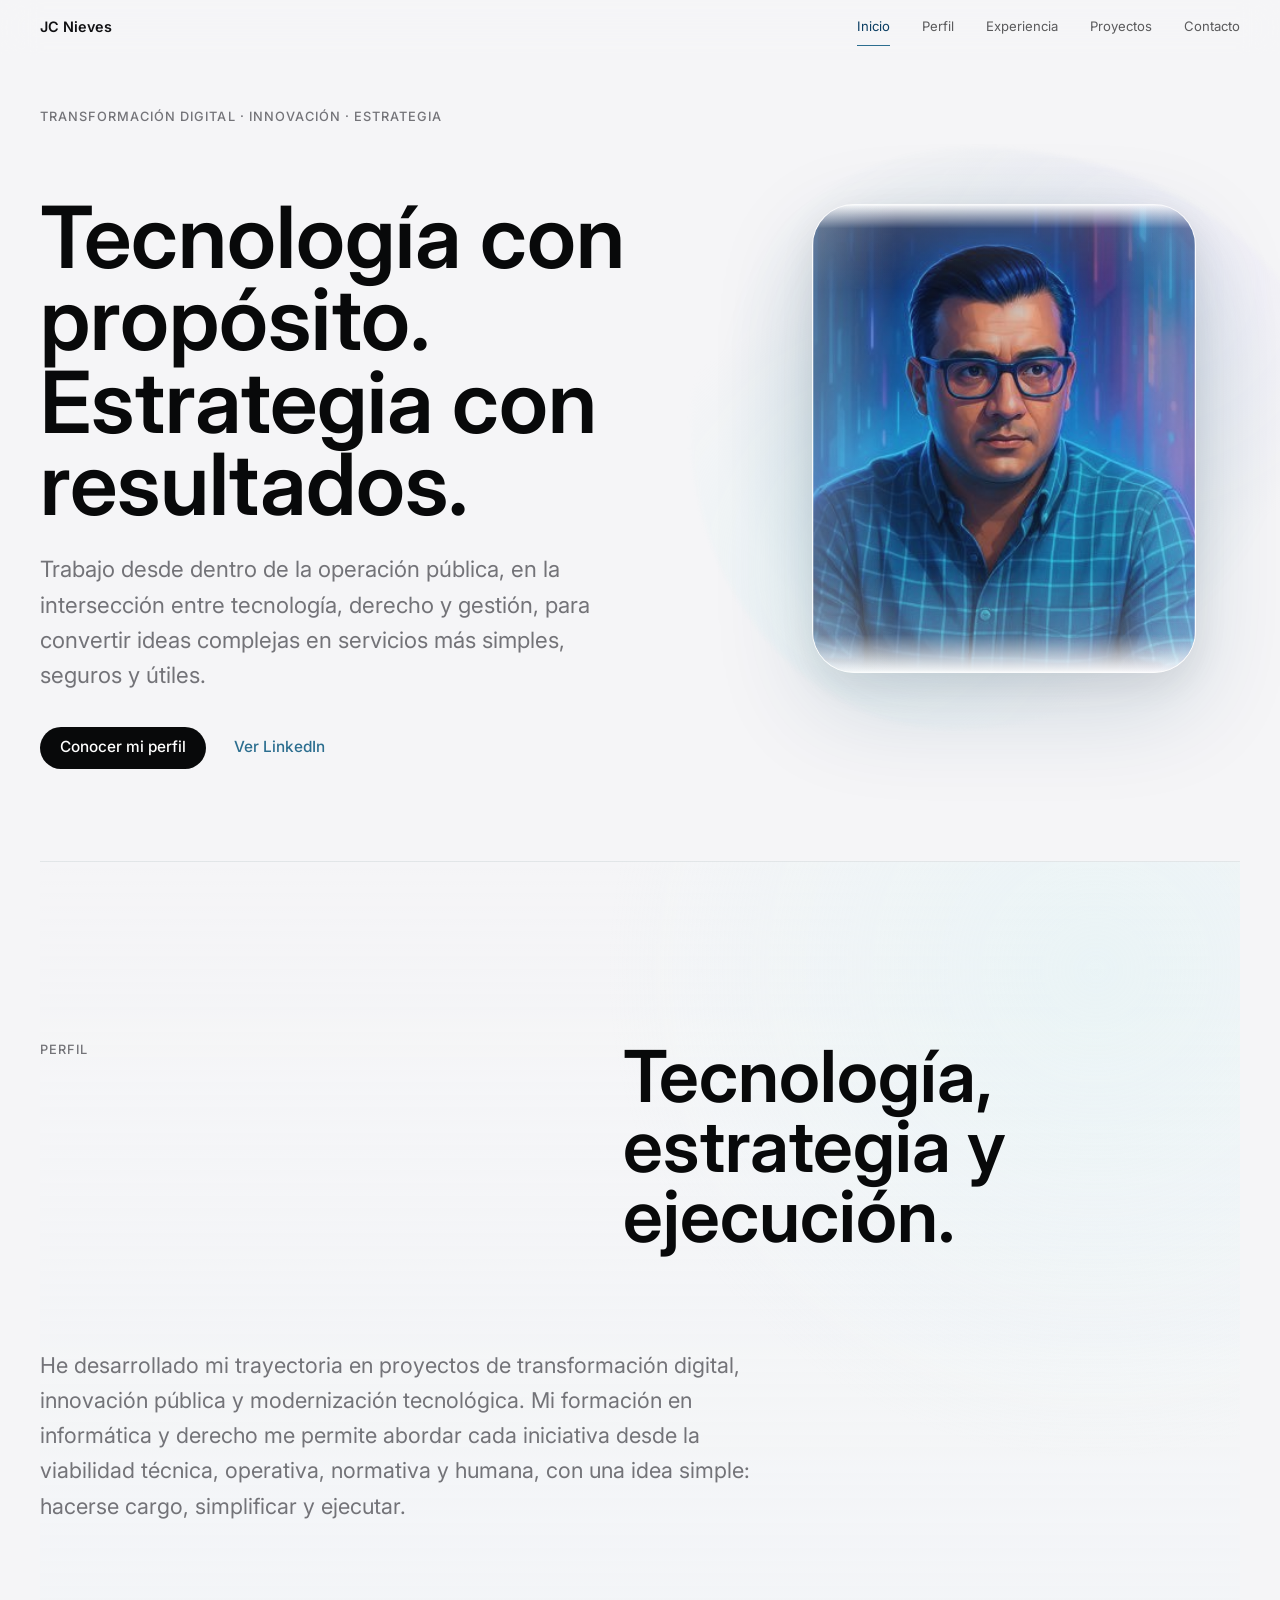
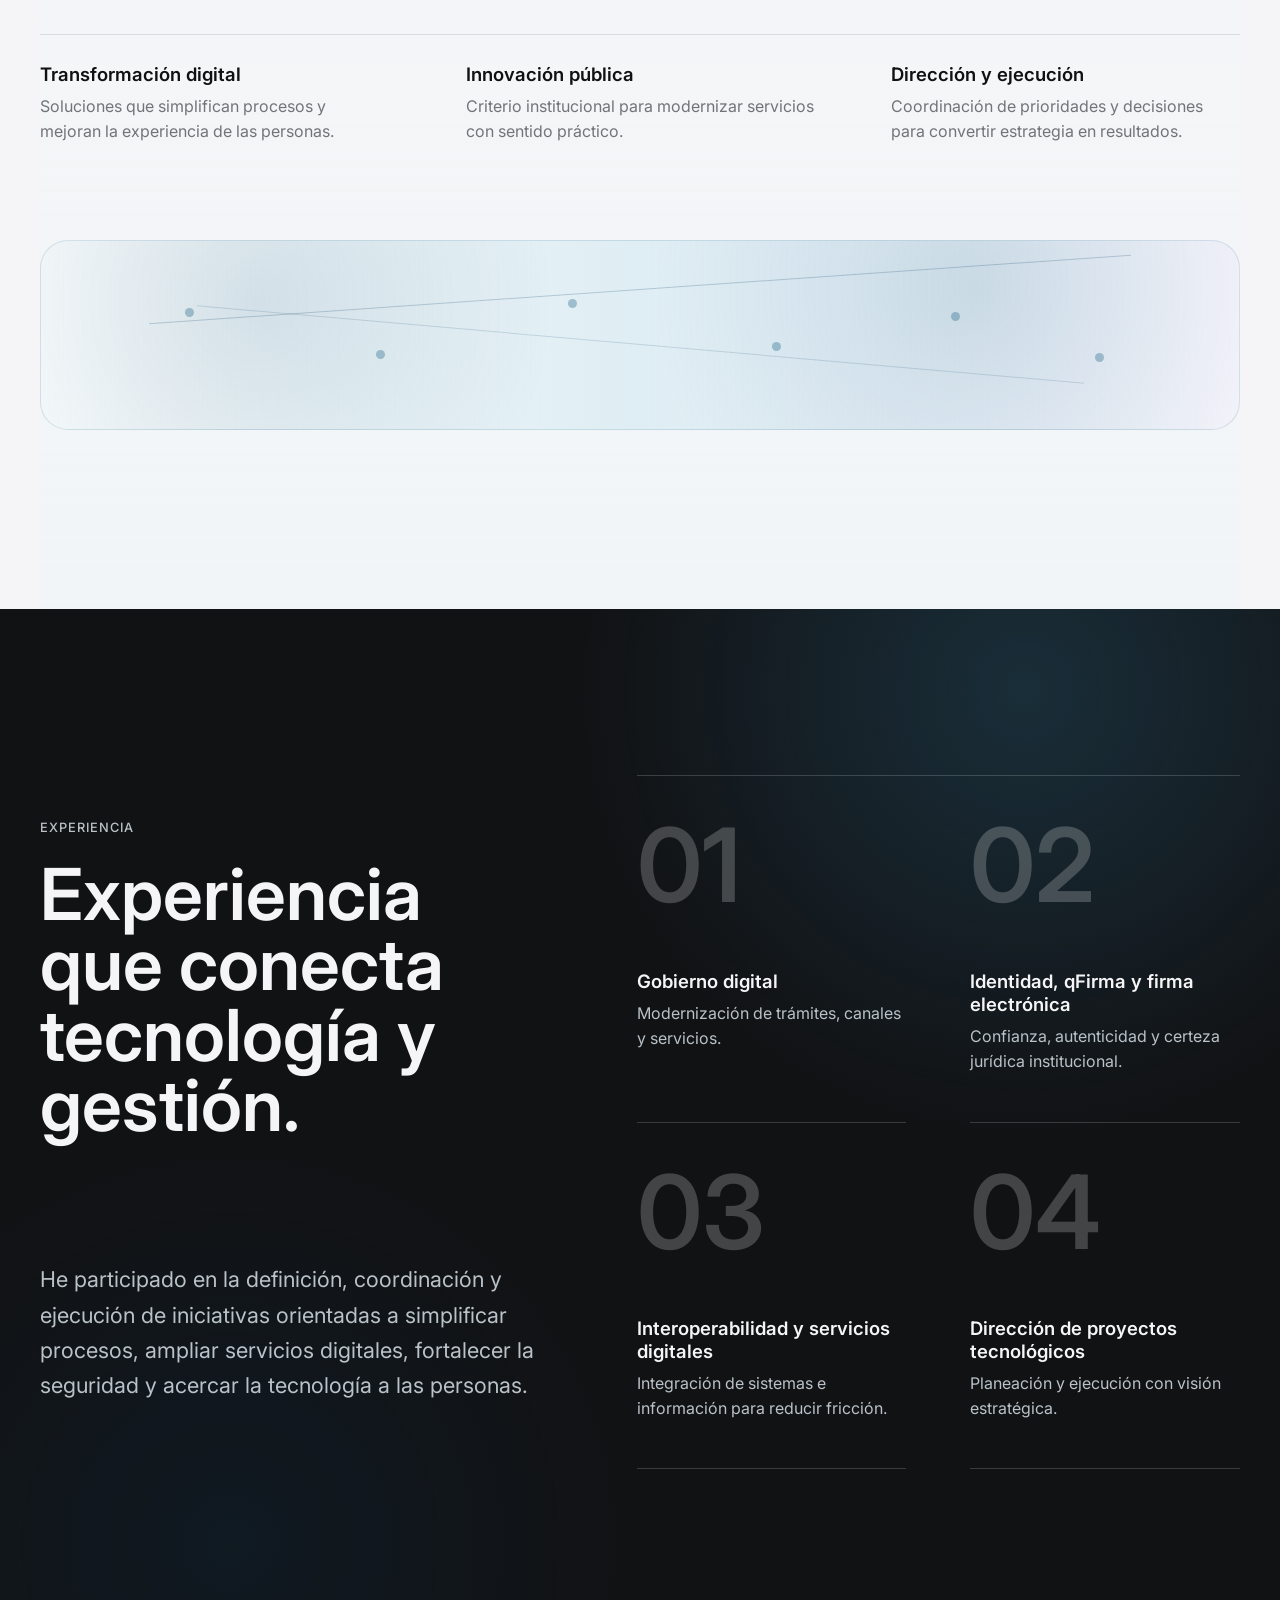
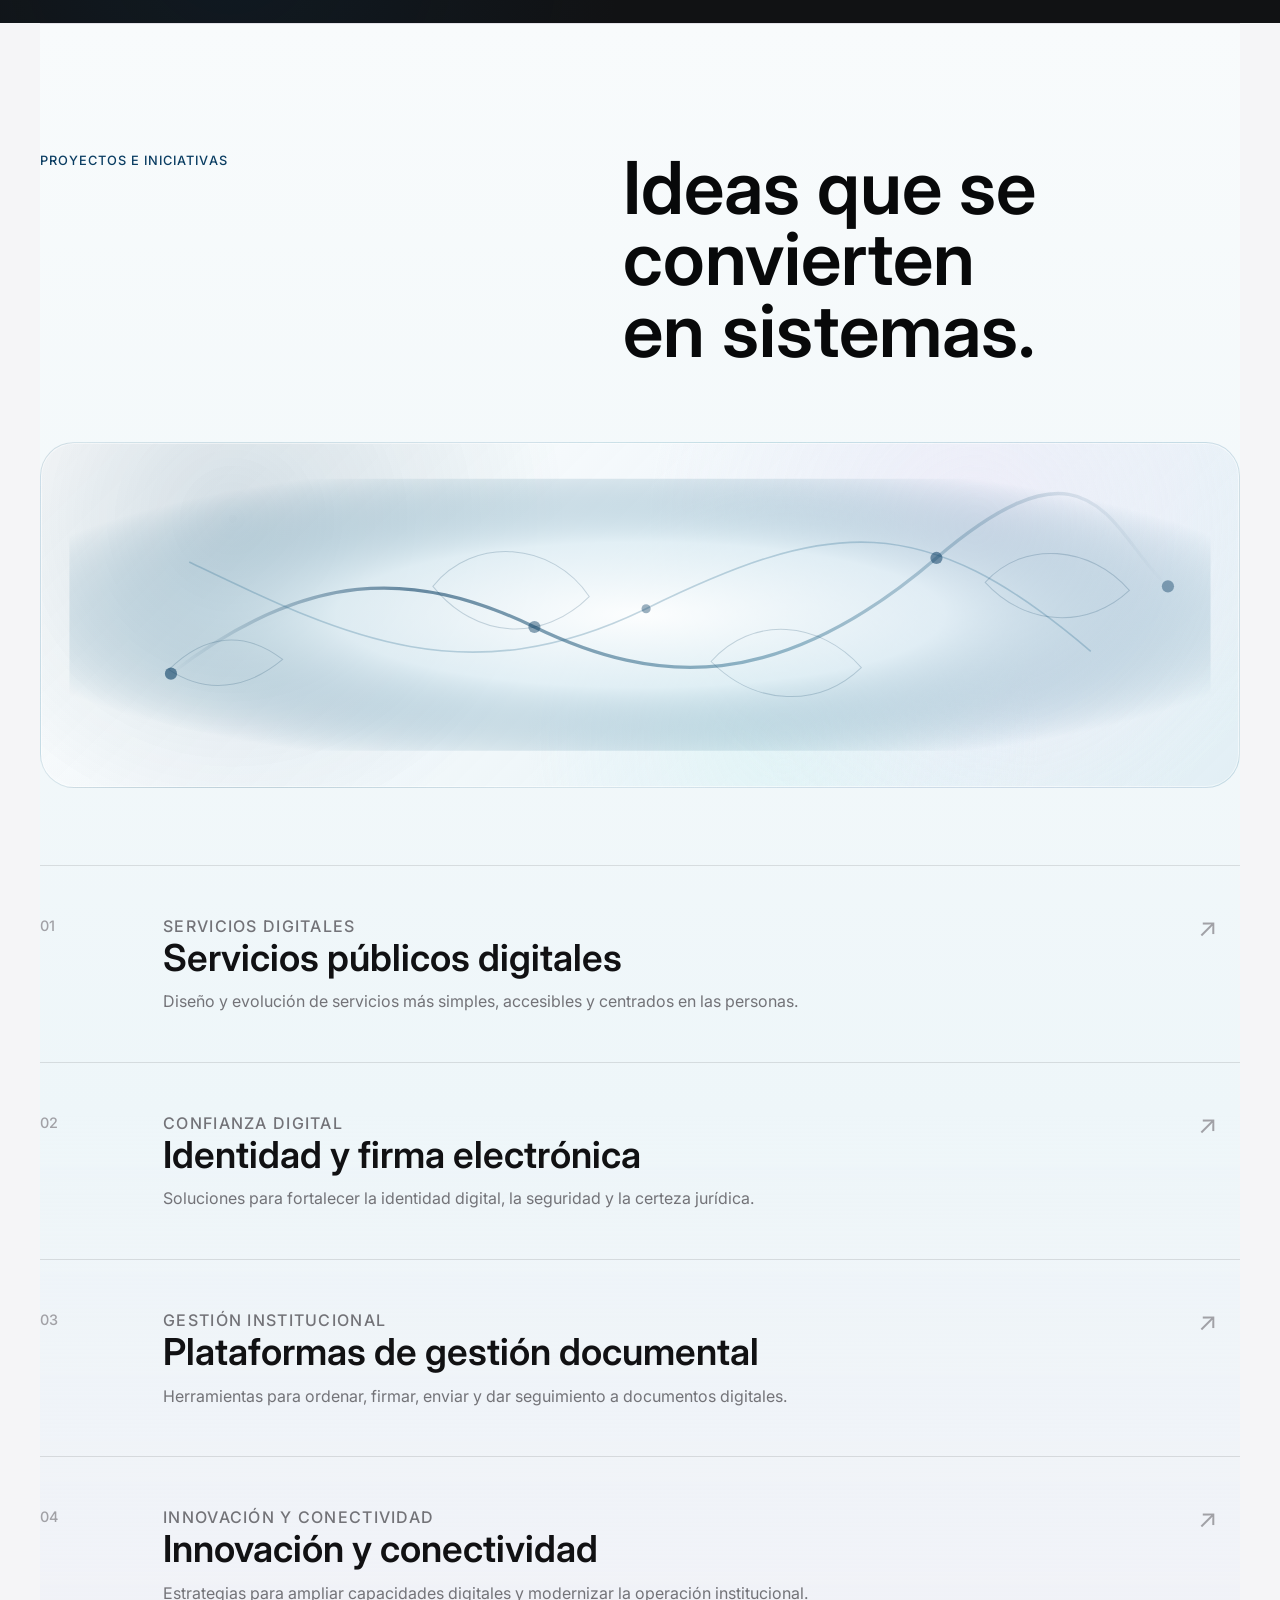
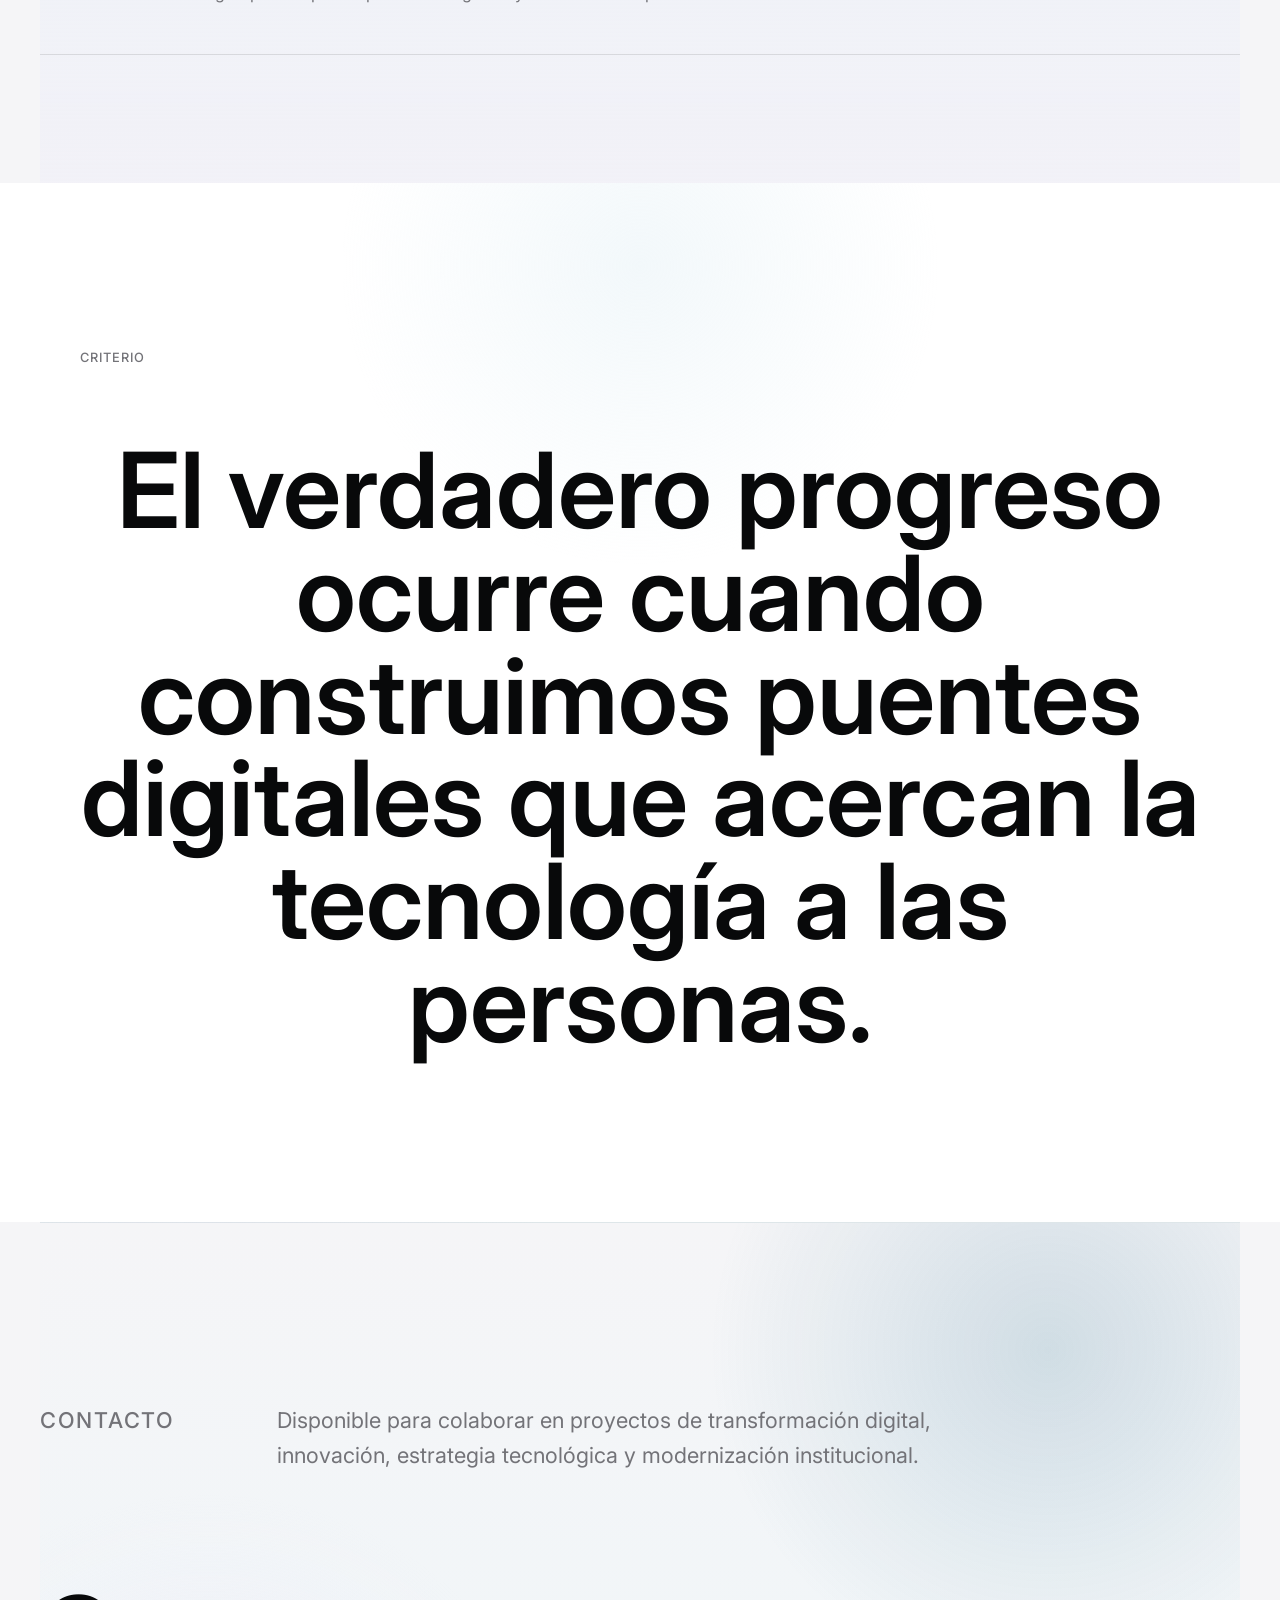
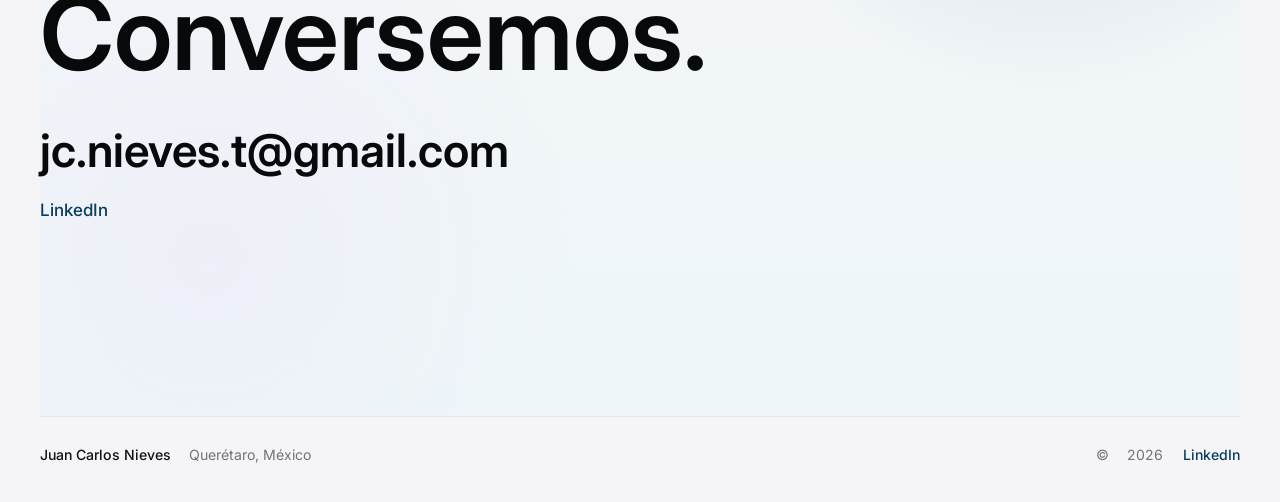
==== commit 4d240b20: "Update manifesto statement" ====
--- a/index.html
+++ b/index.html
@@ -271,7 +271,7 @@
       <section class="manifesto section-panel reveal" aria-labelledby="manifesto-title">
         <p class="section-kicker">Criterio</p>
         <h2 id="manifesto-title">
-          El verdadero fracasado es el que se deja perder para echarle la culpa a alguien más.
+          El verdadero progreso ocurre cuando construimos puentes digitales que acercan la tecnología a las personas.
         </h2>
       </section>
 
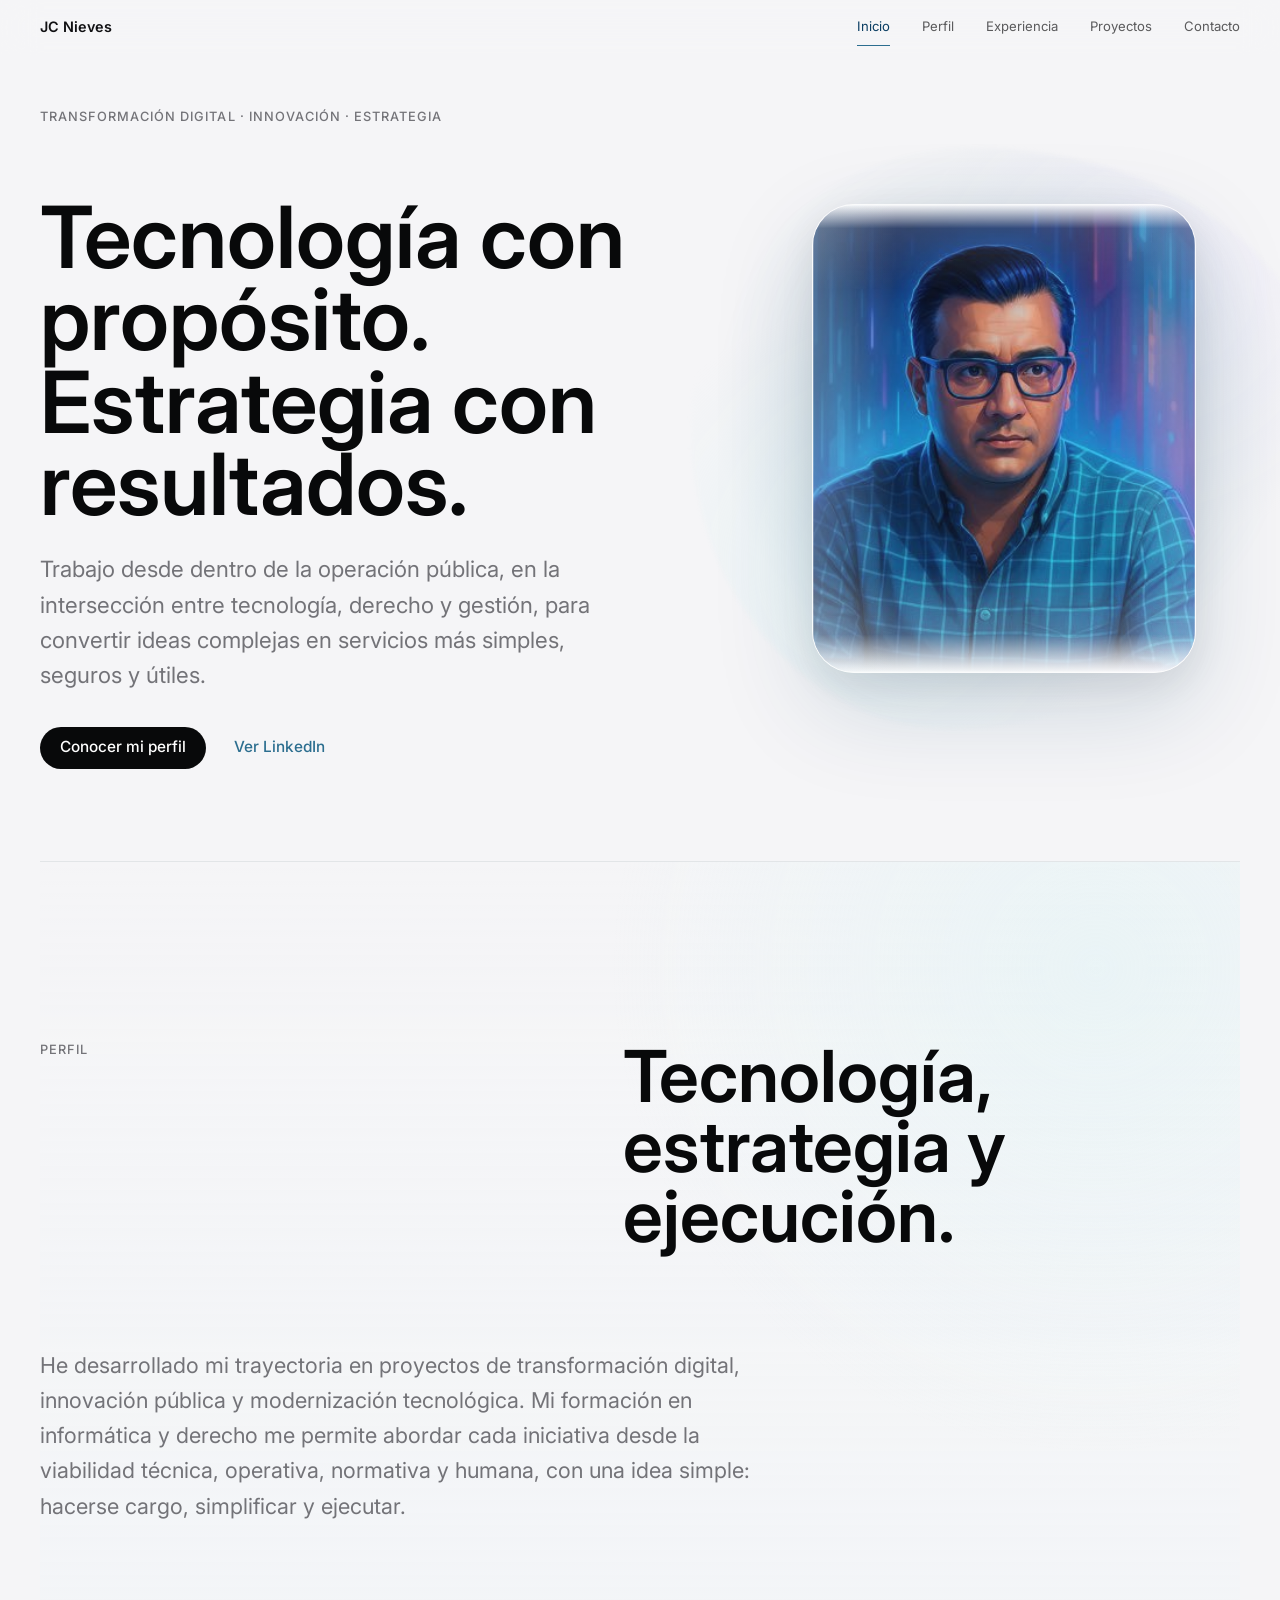
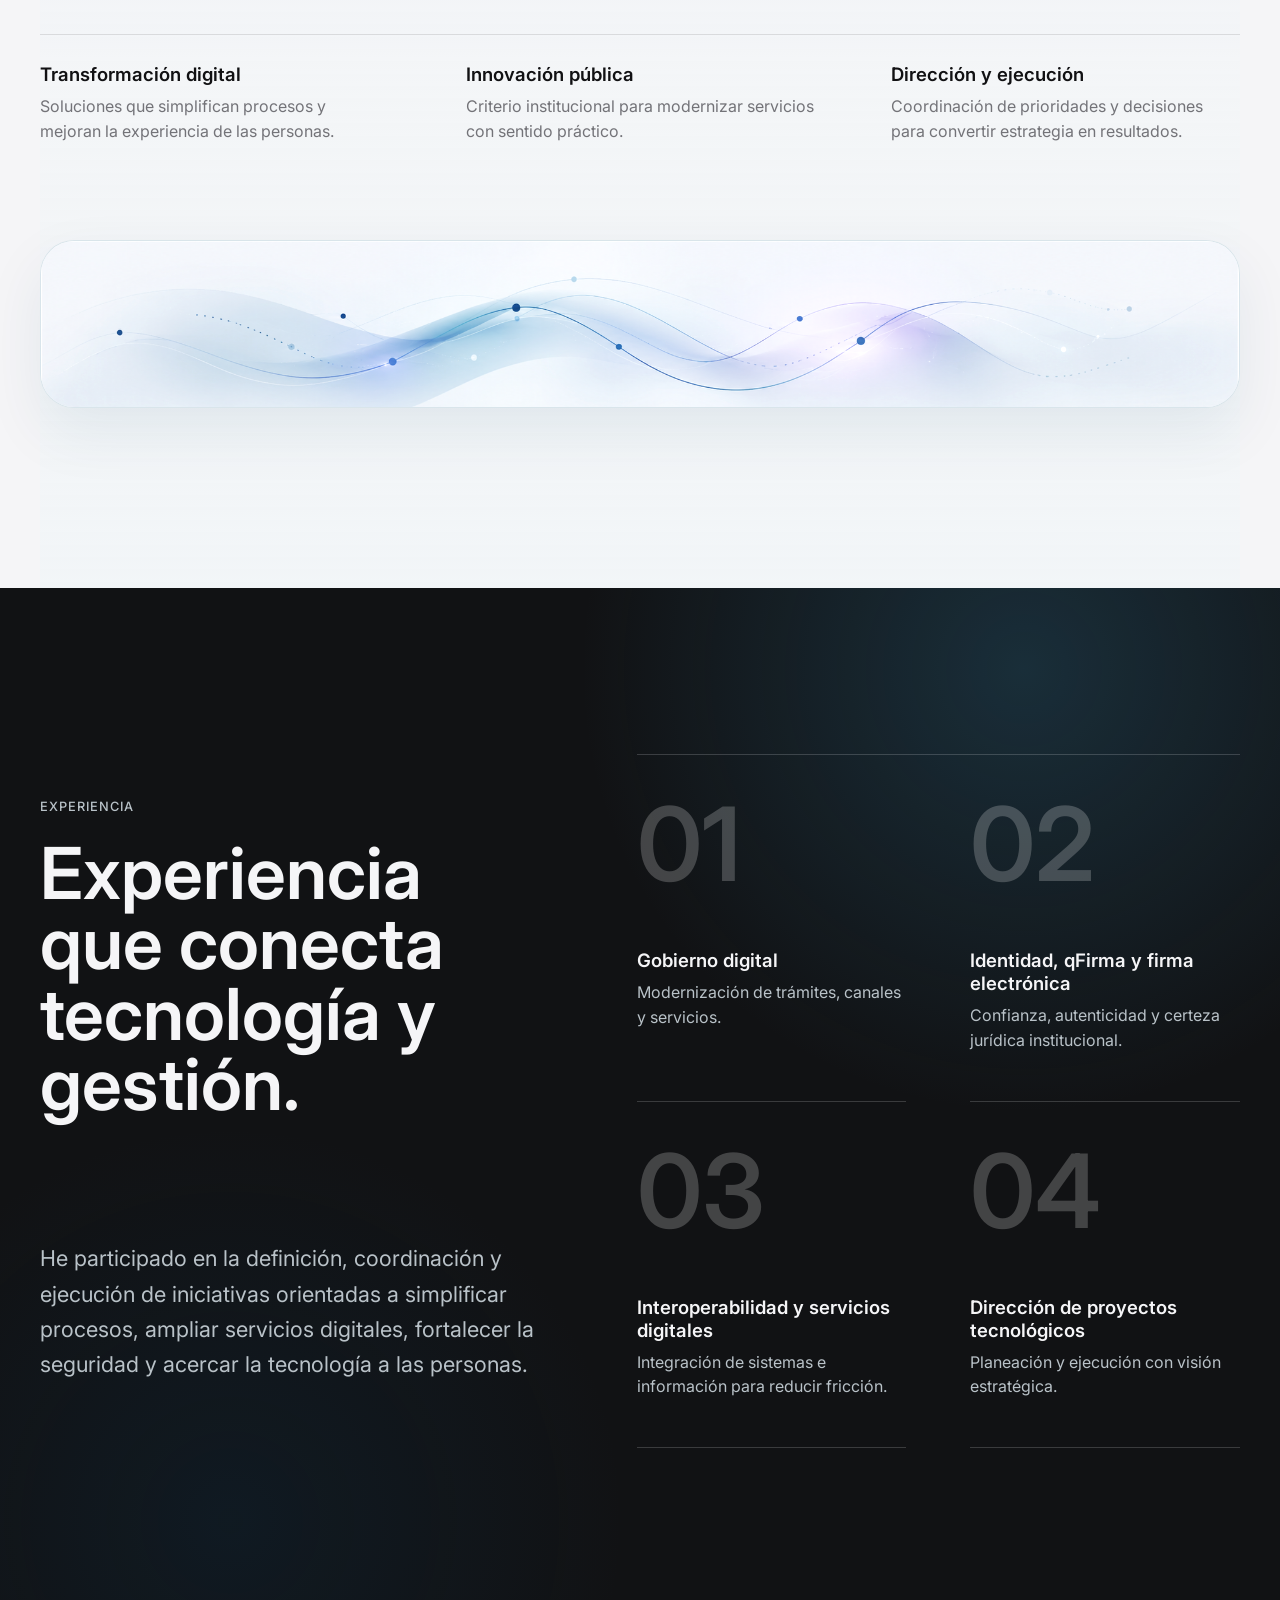
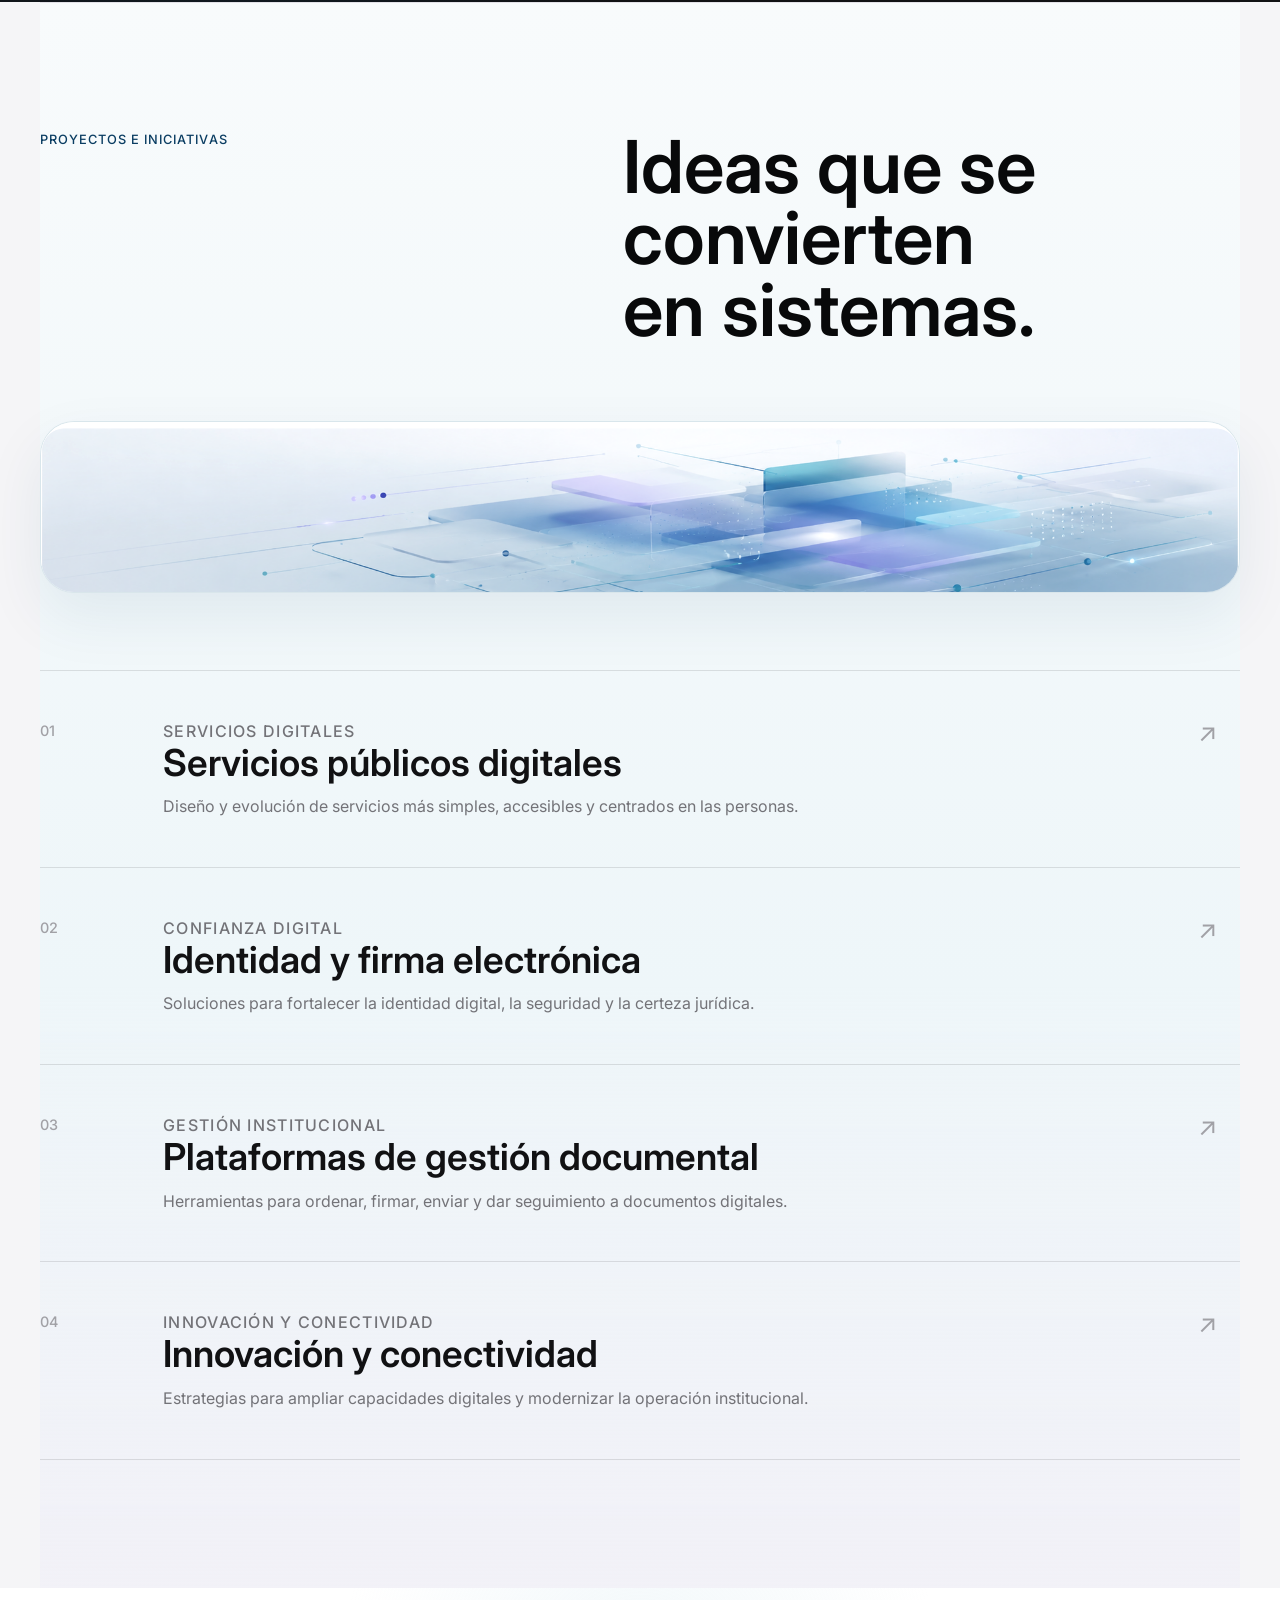
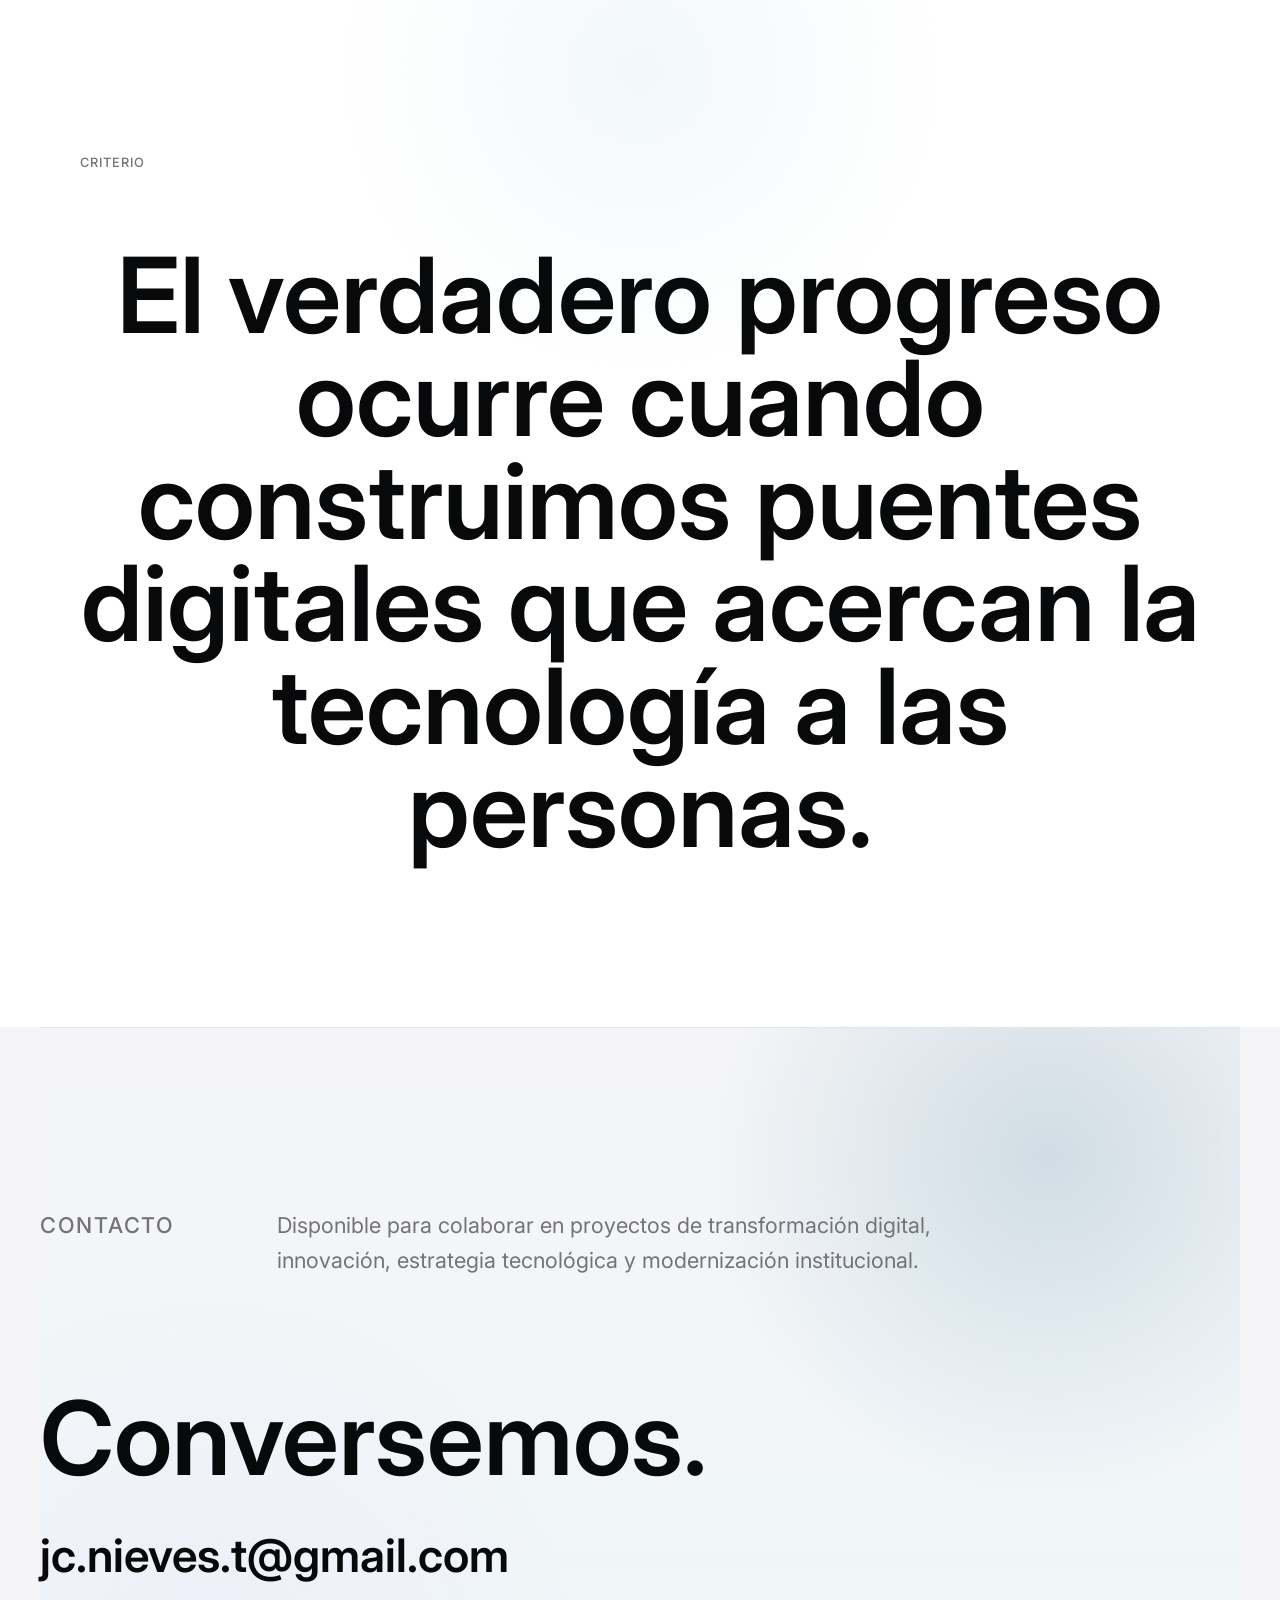
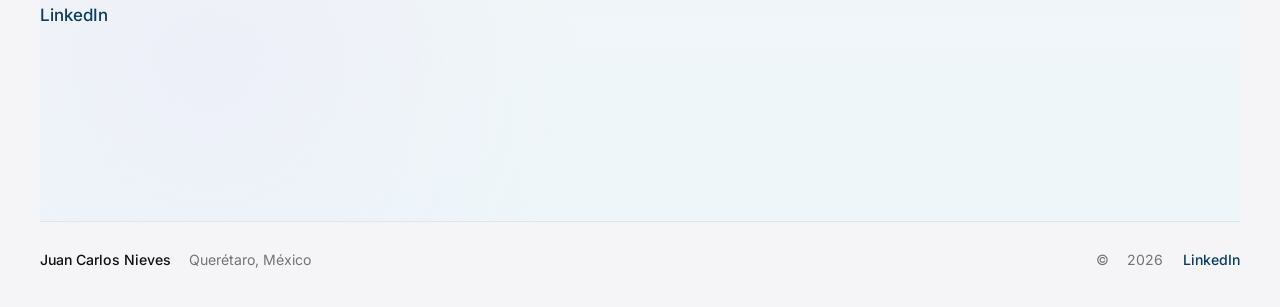
==== commit a83da4ea: "Replace abstract visuals with HD images" ====
--- a/index.html
+++ b/index.html
@@ -137,13 +137,15 @@
             </article>
           </div>
         </div>
-        <div class="profile-visual reveal" aria-hidden="true">
-          <span></span>
-          <span></span>
-          <span></span>
-          <span></span>
-          <span></span>
-          <span></span>
+        <div class="profile-visual reveal">
+          <img
+            src="assets/images/flujo_digital_01_hd.png"
+            alt="Visual abstracto de conexiones y flujo de información digital"
+            width="3840"
+            height="535"
+            loading="lazy"
+            decoding="async"
+          />
         </div>
       </section>
 
@@ -195,38 +197,15 @@
           <p class="section-kicker">Proyectos e iniciativas</p>
           <h2 id="projects-title">Ideas que se convierten en sistemas.</h2>
         </div>
-        <div class="projects-visual reveal" aria-hidden="true">
-          <svg viewBox="0 0 1180 320" role="presentation" focusable="false">
-            <defs>
-              <linearGradient id="projectLine" x1="0" x2="1" y1="0" y2="0">
-                <stop offset="0" stop-color="#0a3d62" stop-opacity="0" />
-                <stop offset="0.24" stop-color="#0a3d62" stop-opacity="0.58" />
-                <stop offset="0.62" stop-color="#2c6e8f" stop-opacity="0.46" />
-                <stop offset="1" stop-color="#0a3d62" stop-opacity="0" />
-              </linearGradient>
-              <radialGradient id="projectGlow" cx="50%" cy="50%" r="58%">
-                <stop offset="0" stop-color="#ffffff" stop-opacity="0.88" />
-                <stop offset="0.46" stop-color="#dcecf3" stop-opacity="0.72" />
-                <stop offset="1" stop-color="#2c6e8f" stop-opacity="0" />
-              </radialGradient>
-            </defs>
-            <rect x="28" y="26" width="1124" height="268" rx="42" fill="url(#projectGlow)" />
-            <path d="M128 218 C260 116 366 114 486 172 S726 238 882 104 S1054 82 1110 132" fill="none" stroke="url(#projectLine)" stroke-width="3.2" />
-            <path d="M146 108 C292 178 416 242 596 154 S868 54 1034 196" fill="none" stroke="#2c6e8f" stroke-opacity=".28" stroke-width="1.6" />
-            <g fill="none" stroke="#0a3d62" stroke-opacity=".2">
-              <path d="M126 214 C162 178 202 176 238 204 C202 234 162 238 126 214Z" />
-              <path d="M386 132 C426 82 504 88 540 142 C494 188 428 184 386 132Z" />
-              <path d="M660 206 C700 160 768 166 808 212 C766 252 704 250 660 206Z" />
-              <path d="M930 128 C968 86 1034 92 1072 136 C1032 174 970 172 930 128Z" />
-            </g>
-            <g fill="#0a3d62">
-              <circle cx="128" cy="218" r="6" opacity=".58" />
-              <circle cx="486" cy="172" r="6" opacity=".46" />
-              <circle cx="882" cy="104" r="6" opacity=".52" />
-              <circle cx="1110" cy="132" r="6" opacity=".42" />
-              <circle cx="596" cy="154" r="4.5" opacity=".4" />
-            </g>
-          </svg>
+        <div class="projects-visual reveal">
+          <img
+            src="assets/images/arquitectura_digital_01_hd.png"
+            alt="Visual abstracto de arquitectura e integración de sistemas digitales"
+            width="3840"
+            height="544"
+            loading="lazy"
+            decoding="async"
+          />
         </div>
         <ol class="projects-grid reveal" data-projects>
           <li class="project-item">
--- a/styles.css
+++ b/styles.css
@@ -460,71 +460,7 @@
 }
 
 .profile-visual {
-  position: relative;
-  min-height: 190px;
   margin-top: clamp(56px, 8vw, 96px);
-  border-radius: 28px;
-  overflow: hidden;
-  background:
-    radial-gradient(circle at 18% 32%, rgba(10, 61, 98, 0.12), transparent 30%),
-    radial-gradient(circle at 78% 24%, rgba(44, 110, 143, 0.18), transparent 34%),
-    linear-gradient(90deg, rgba(238, 246, 249, 0.42), rgba(220, 236, 243, 0.92), rgba(236, 234, 248, 0.5)),
-    var(--surface);
-  border: 1px solid rgba(44, 110, 143, 0.16);
-}
-
-.profile-visual::before,
-.profile-visual::after {
-  content: "";
-  position: absolute;
-  inset: 26% 9%;
-  border-top: 1px solid rgba(10, 61, 98, 0.22);
-  transform: skewY(-4deg);
-}
-
-.profile-visual::after {
-  inset: 55% 13%;
-  transform: skewY(5deg);
-  opacity: 0.7;
-}
-
-.profile-visual span {
-  position: absolute;
-  width: 9px;
-  height: 9px;
-  border-radius: 50%;
-  background: var(--blue-mineral);
-  opacity: 0.38;
-}
-
-.profile-visual span:nth-child(1) {
-  left: 12%;
-  top: 36%;
-}
-
-.profile-visual span:nth-child(2) {
-  left: 28%;
-  top: 58%;
-}
-
-.profile-visual span:nth-child(3) {
-  left: 44%;
-  top: 31%;
-}
-
-.profile-visual span:nth-child(4) {
-  left: 61%;
-  top: 54%;
-}
-
-.profile-visual span:nth-child(5) {
-  left: 76%;
-  top: 38%;
-}
-
-.profile-visual span:nth-child(6) {
-  left: 88%;
-  top: 60%;
 }
 
 .experience {
@@ -618,23 +554,24 @@
 }
 
 .projects-visual {
-  height: clamp(260px, 27vw, 380px);
   margin: 0 0 clamp(48px, 6vw, 84px);
+}
+
+.profile-visual,
+.projects-visual {
+  overflow: hidden;
   border: 1px solid rgba(44, 110, 143, 0.16);
   border-radius: 34px;
-  overflow: hidden;
-  background:
-    radial-gradient(circle at 16% 22%, rgba(10, 61, 98, 0.16), transparent 32%),
-    radial-gradient(circle at 78% 24%, rgba(236, 234, 248, 0.78), transparent 34%),
-    radial-gradient(circle at 62% 86%, rgba(221, 243, 245, 0.68), transparent 32%),
-    linear-gradient(135deg, rgba(255, 255, 255, 0.92), rgba(220, 236, 243, 0.74));
-  box-shadow: inset 0 0 0 1px rgba(255, 255, 255, 0.48);
-}
-
-.projects-visual svg {
+  background: rgba(255, 255, 255, 0.58);
+  box-shadow: 0 24px 60px rgba(15, 61, 98, 0.08);
+}
+
+.profile-visual img,
+.projects-visual img {
   display: block;
   width: 100%;
-  height: 100%;
+  height: auto;
+  filter: contrast(1.02) brightness(1.01);
 }
 
 .projects-grid {
@@ -967,12 +904,10 @@
   }
 
   .profile-visual {
-    min-height: 150px;
     border-radius: 22px;
   }
 
   .projects-visual {
-    height: clamp(200px, 48vw, 280px);
     border-radius: 24px;
     margin-bottom: 44px;
   }
